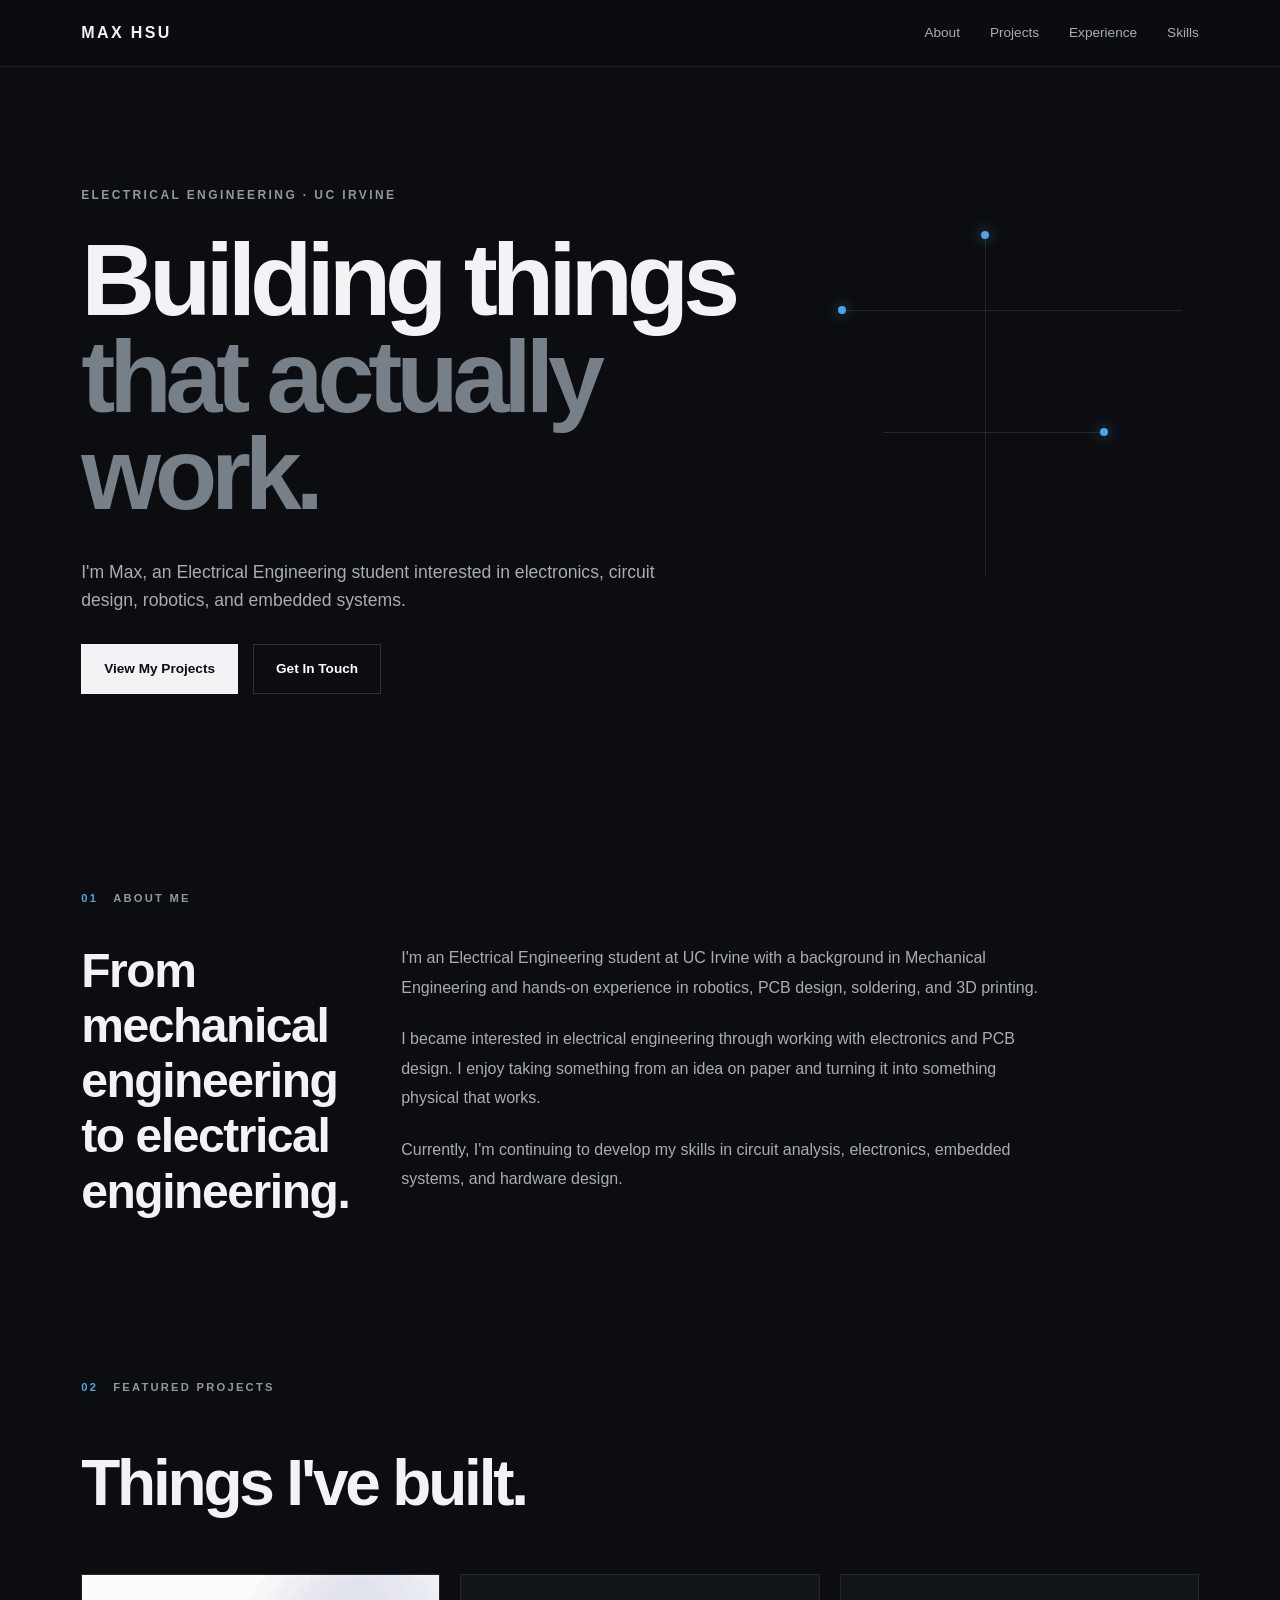
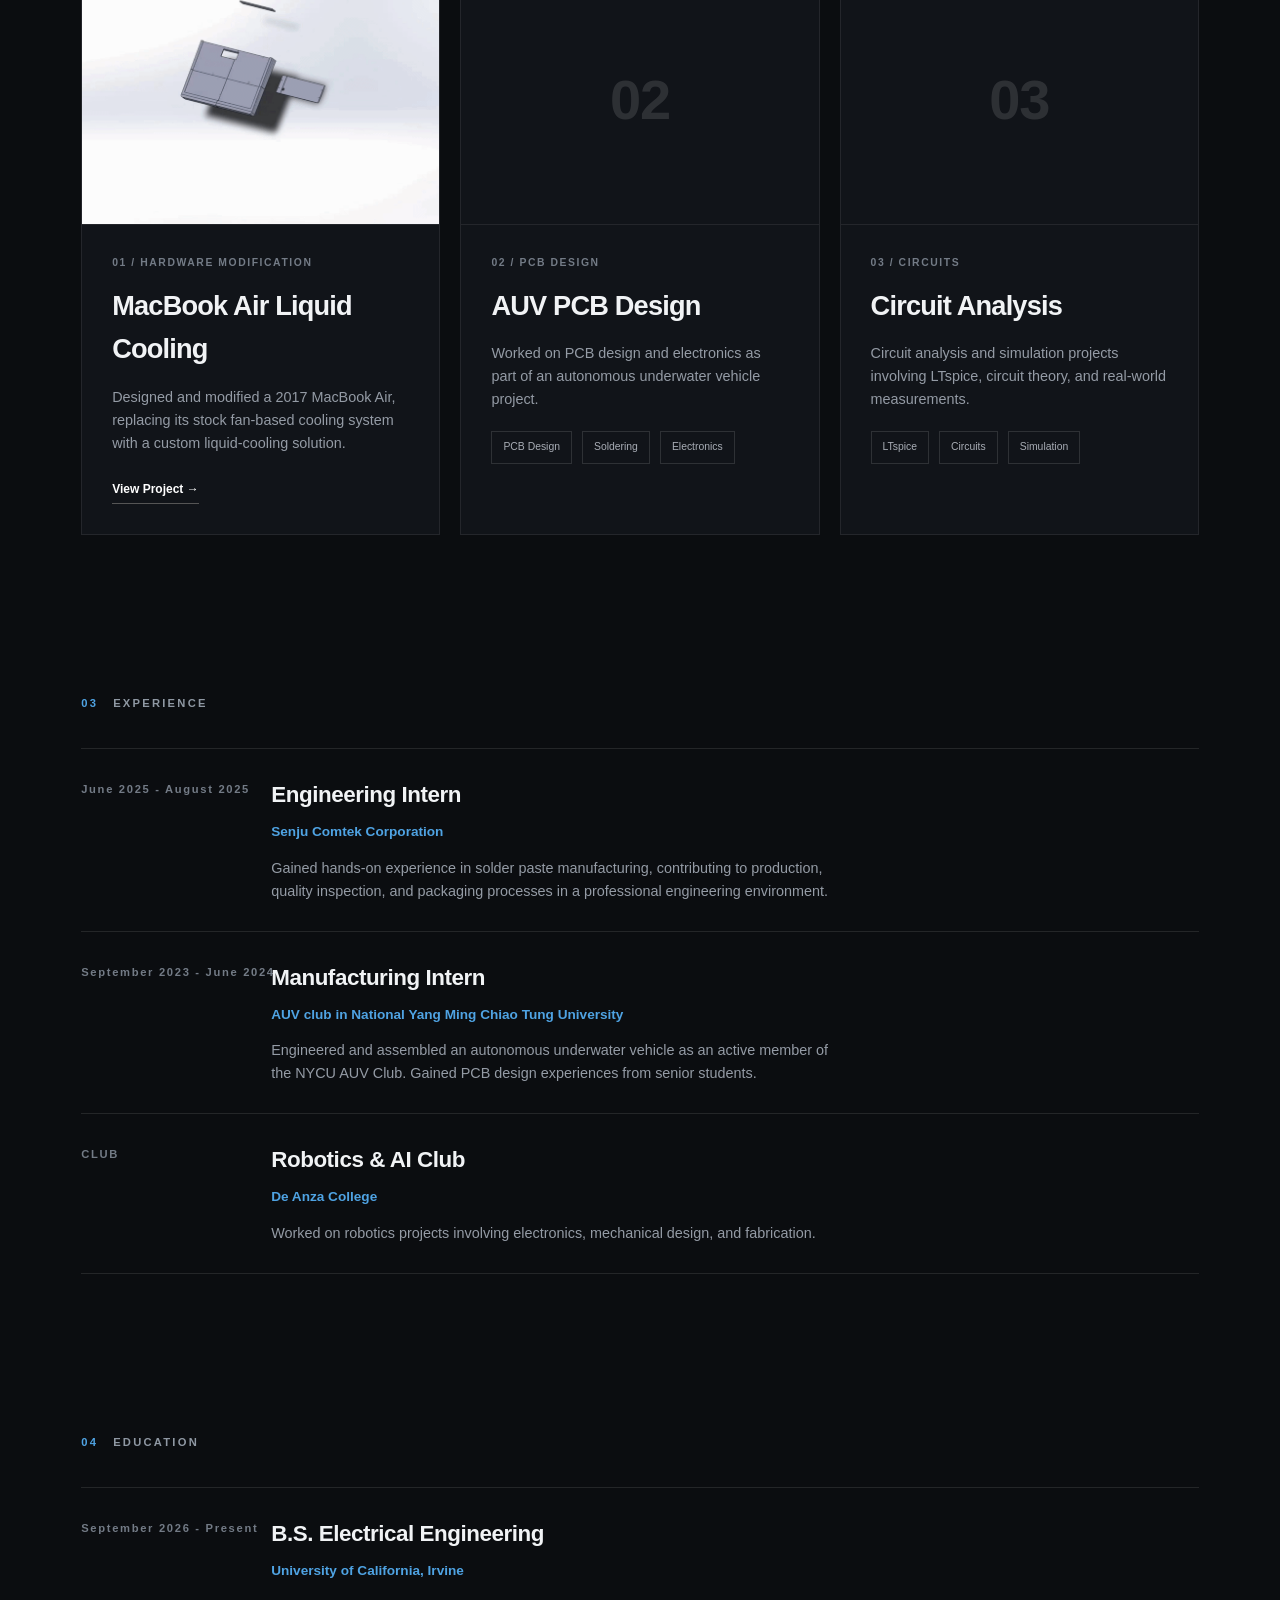
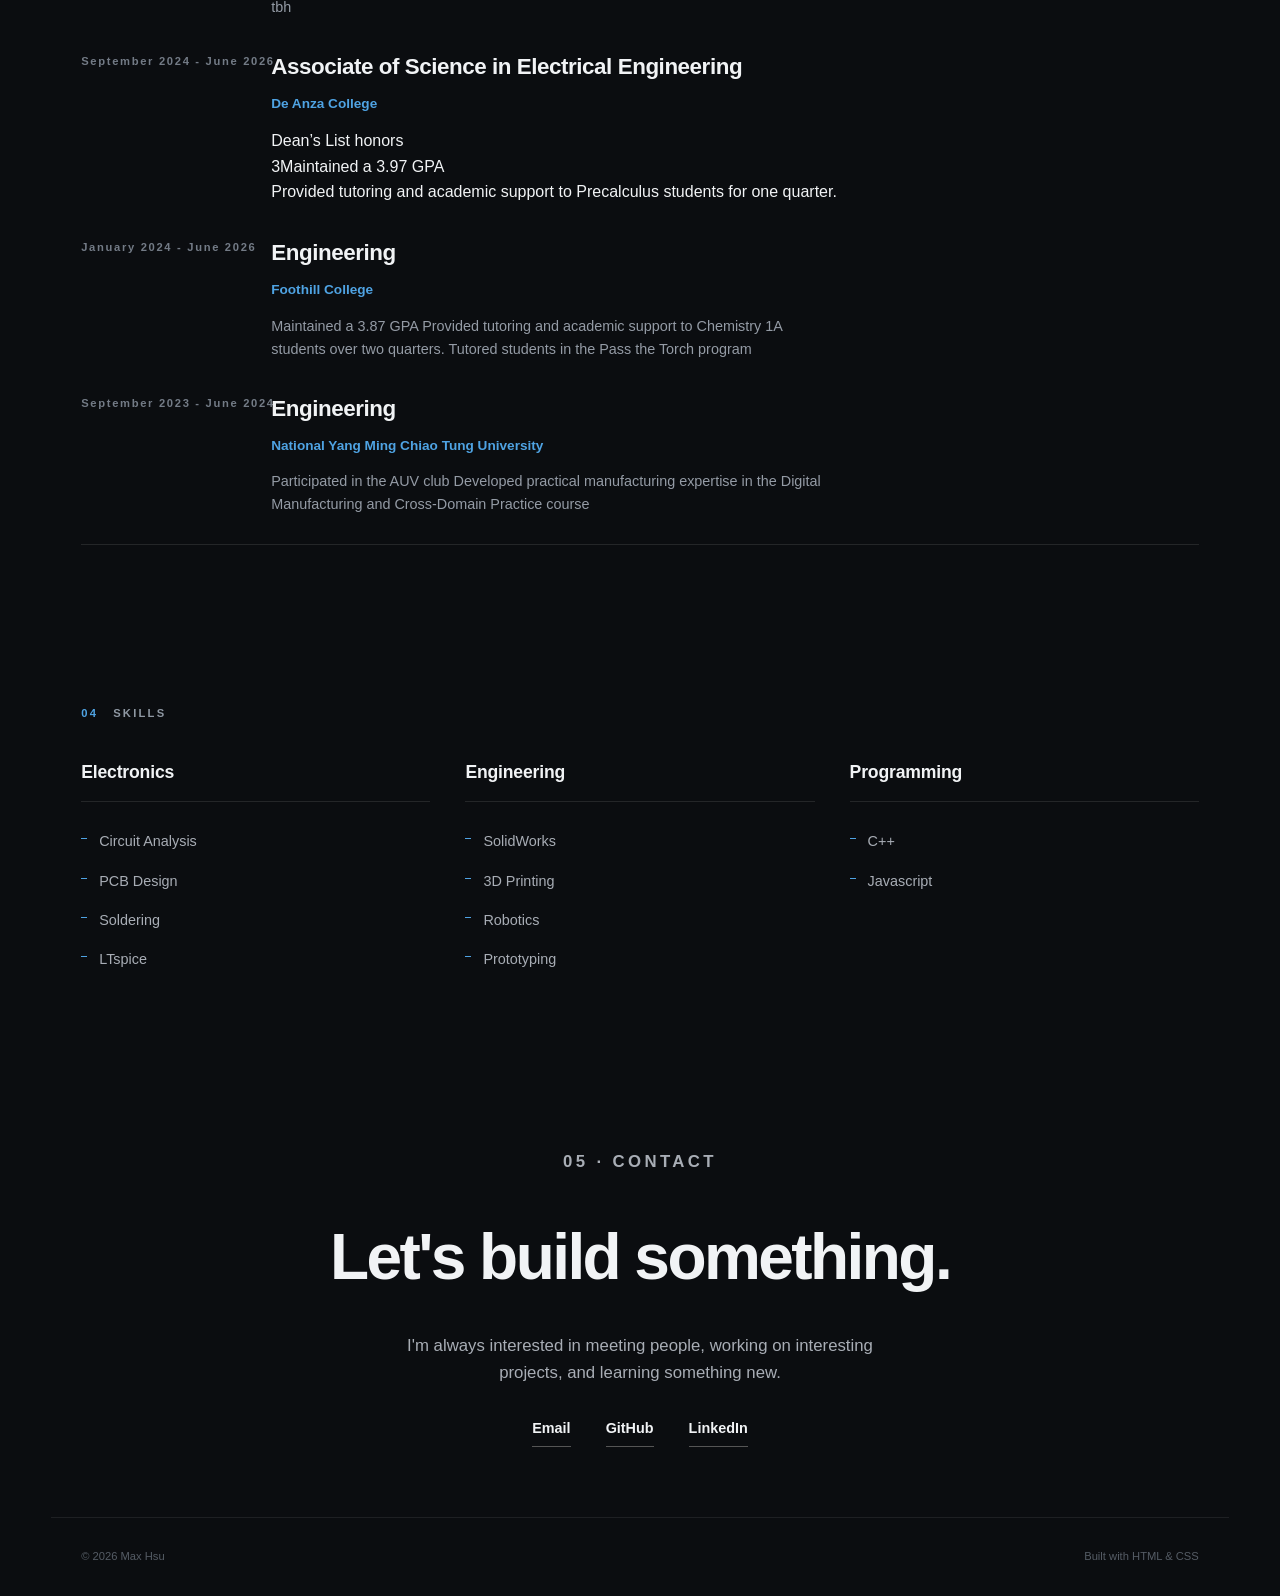
==== index.html @ 90824b8a "Update index.html" ====
<!DOCTYPE html>
<html lang="en">
<head>
    <meta charset="UTF-8">
    <meta name="viewport" content="width=device-width, initial-scale=1.0">

    <title>Max Hsu | Electrical Engineering</title>

    <meta name="description"
          content="Max Hsu — Electrical Engineering student at UC Irvine interested in circuits, robotics, PCB design, and embedded systems.">

    <link rel="stylesheet" href="style.css">
</head>

<body>

    <!-- Navigation -->
    <nav>
        <div class="nav-container">
            <a href="#" class="logo">MAX HSU</a>

            <div class="nav-links">
                <a href="#about">About</a>
                <a href="#projects">Projects</a>
                <a href="#experience">Experience</a>
                <a href="#skills">Skills</a>
            </div>
        </div>
    </nav>


    <!-- Hero -->
    <section class="hero">

        <div class="hero-content">

            <p class="eyebrow">ELECTRICAL ENGINEERING · UC IRVINE</p>

            <h1>
                Building things<br>
                <span>that actually work.</span>
            </h1>

            <p class="hero-description">
                I'm Max, an Electrical Engineering student interested in
                electronics, circuit design, robotics, and embedded systems.
            </p>

            <div class="hero-buttons">
                <a href="#projects" class="button primary">
                    View My Projects
                </a>

                <a href="#contact" class="button secondary">
                    Get In Touch
                </a>
            </div>

        </div>

        <div class="hero-decoration">
            <div class="circuit-line line-1"></div>
            <div class="circuit-line line-2"></div>
            <div class="circuit-line line-3"></div>

            <div class="circuit-node node-1"></div>
            <div class="circuit-node node-2"></div>
            <div class="circuit-node node-3"></div>
        </div>

    </section>


    <!-- About -->
    <section id="about" class="section">

        <div class="section-label">
            <span>01</span>
            ABOUT ME
        </div>

        <div class="about-grid">

            <div>
                <h2>
                    From mechanical engineering
                    to electrical engineering.
                </h2>
            </div>

            <div class="about-text">

                <p>
                    I'm an Electrical Engineering student at UC Irvine
                    with a background in Mechanical Engineering and
                    hands-on experience in robotics, PCB design,
                    soldering, and 3D printing.
                </p>

                <p>
                    I became interested in electrical engineering through
                    working with electronics and PCB design. I enjoy
                    taking something from an idea on paper and turning
                    it into something physical that works.
                </p>

                <p>
                    Currently, I'm continuing to develop my skills in
                    circuit analysis, electronics, embedded systems,
                    and hardware design.
                </p>

            </div>

        </div>

    </section>


    <!-- Projects -->
    <section id="projects" class="section projects-section">

        <div class="section-label">
            <span>02</span>
            FEATURED PROJECTS
        </div>

        <h2 class="section-title">
            Things I've built.
        </h2>

        <div class="projects-grid">


           <!-- Project 1 -->
<article class="project-card">

    <div class="project-image">
    <img
        src="image/Boompic.gif"
        alt="MacBook Air custom liquid cooling project"
    >
</div>

    <div class="project-content">

        <div class="project-number">
            01 / HARDWARE MODIFICATION
        </div>

       <h3>MacBook Air Liquid Cooling</h3>

<p>
    Designed and modified a 2017 MacBook Air, replacing
    its stock fan-based cooling system with a custom
    liquid-cooling solution.
</p>

<a href="macbook-liquid-cooling.html" class="project-link">
    View Project →
</a>

    </div>

</article>
 <!-- Project 2 -->
<article class="project-card">

 <div class="project-image placeholder">
 <span>02</span>
</div>

<div class="project-content">

<div class="project-number">
                        02 / PCB DESIGN
</div>

                    <h3>AUV PCB Design</h3>

                    <p>
                        Worked on PCB design and electronics as
                        part of an autonomous underwater vehicle
                        project.
                    </p>

                    <div class="tags">
                        <span>PCB Design</span>
                        <span>Soldering</span>
                        <span>Electronics</span>
                    </div>

                </div>

            </article>


            <!-- Project 3 -->
            <article class="project-card">

                <div class="project-image placeholder">
                    <span>03</span>
                </div>

                <div class="project-content">

                    <div class="project-number">
                        03 / CIRCUITS
                    </div>

                    <h3>Circuit Analysis</h3>

                    <p>
                        Circuit analysis and simulation projects
                        involving LTspice, circuit theory, and
                        real-world measurements.
                    </p>

                    <div class="tags">
                        <span>LTspice</span>
                        <span>Circuits</span>
                        <span>Simulation</span>
                    </div>

                </div>

            </article>

        </div>

    </section>


    <!-- Experience -->
    <section id="experience" class="section">

        <div class="section-label">
            <span>03</span>
            EXPERIENCE
        </div>

        <div class="experience-list">

            <div class="experience-item">

                <div class="experience-date">
                    June 2025 - August 2025
                </div>

                <div>
                    <h3>Engineering Intern</h3>
                    <p class="company">
                        Senju Comtek Corporation
                    </p>

                    <p>
                    Gained hands-on experience in solder paste manufacturing, 
                    contributing to production, quality inspection, 
                    and packaging processes in a professional engineering environment.
                    </p>
                </div>

            </div>


            <div class="experience-item">

                <div class="experience-date">
                    September 2023 - June 2024
                </div>

                <div>
                    <h3>Manufacturing Intern</h3>
                    <p class="company">
                        AUV club in National Yang Ming Chiao Tung University
                    </p>

                    <p>
                        Engineered and assembled an autonomous underwater vehicle as an active member of the NYCU AUV Club.
                         Gained PCB design experiences from senior students.
                    </p>
                </div>

            </div>


            <div class="experience-item">

                <div class="experience-date">
                    CLUB
                </div>

                <div>
                    <h3>Robotics & AI Club</h3>
                    <p class="company">
                        De Anza College
                    </p>

                    <p>
                        Worked on robotics projects involving
                        electronics, mechanical design, and
                        fabrication.
                    </p>
                </div>

            </div>

        </div>

    </section>

    
 <!-- Education -->
    <section id="education" class="section">
 
        <div class="section-label">
            <span>04</span>
            EDUCATION
        </div>
 
        <div class="experience-list">
 
            <div class="experience-item">

                 <!-- UCI -->
                <div class="experience-date">
                    September 2026 - Present
                </div>
 
                <div>
                    <h3>B.S. Electrical Engineering</h3>
                    <p class="company">
                        University of California, Irvine
                    </p>
 
                    <p>
                        tbh
                    </p>
                </div>

                 <!-- De Anza -->
                 <div class="experience-date">
                    September 2024 - June 2026
                </div>
 
                <div>
                    <h3>Associate of Science in Electrical Engineering</h3>
                    <p class="company">
                        De Anza College
                    </p>
 
                    <ul>
                        <li>Dean’s List honors</li>
                        <li>3Maintained a 3.97 GPA</li>
                        <li>Provided tutoring and academic support to Precalculus students for one quarter.</li>
                    </ul>
                </div>

                 <!-- Foothill -->
                 <div class="experience-date">
                    January 2024 - June 2026
                </div>
 
                <div>
                    <h3>Engineering</h3>
                    <p class="company">
                        Foothill College
                    </p>
 
                    <p>
                        Maintained a 3.87 GPA
                        Provided tutoring and academic support to Chemistry 1A students over two quarters.
                        Tutored students in the Pass the Torch program
                    </p>
                </div>
                
                <!-- NYCU -->
                 <div class="experience-date">
                    September 2023 - June 2024
                </div>
 
                <div>
                    <h3>Engineering</h3>
                    <p class="company">
                        National Yang Ming Chiao Tung University
                    </p>
 
                    <p>
                        Participated in the AUV club
                        Developed practical manufacturing expertise in the Digital Manufacturing and Cross-Domain Practice course
                    </p>
                </div>
 
 
            </div>
 
        </div>
 
    </section>

    <!-- Skills -->
    <section id="skills" class="section skills-section">

        <div class="section-label">
            <span>04</span>
            SKILLS
        </div>

        <div class="skills-grid">

            <div class="skill-category">
                <h3>Electronics</h3>

                <ul>
                    <li>Circuit Analysis</li>
                    <li>PCB Design</li>
                    <li>Soldering</li>
                    <li>LTspice</li>
                </ul>
            </div>


            <div class="skill-category">
                <h3>Engineering</h3>

                <ul>
                    <li>SolidWorks</li>
                    <li>3D Printing</li>
                    <li>Robotics</li>
                    <li>Prototyping</li>
                </ul>
            </div>


            <div class="skill-category">
                <h3>Programming</h3>

                <ul>
                    <li>C++</li>
                    <li>Javascript</li>
                </ul>
            </div>

        </div>

    </section>


    <!-- Contact -->
    <section id="contact" class="contact-section">

        <p class="eyebrow">05 · CONTACT</p>

        <h2>
            Let's build something.
        </h2>

        <p>
            I'm always interested in meeting people,
            working on interesting projects, and learning
            something new.
        </p>

        <div class="contact-links">

            <a href="mailto:maxh10@uci.edu">
                Email
            </a>

            <a href="https://github.com/YOUR_USERNAME"
               target="_blank">
                GitHub
            </a>

            <a href="https://www.linkedin.com/"
               target="_blank">
                LinkedIn
            </a>

        </div>

    </section>


    <!-- Footer -->
    <footer>
        <p>© 2026 Max Hsu</p>
        <p>Built with HTML & CSS</p>
    </footer>

</body>
</html>
---- style.css ----
/* =========================================================
   MAX HSU — ENGINEERING PORTFOLIO
   Global Styles
   ========================================================= */

/* ---------- Reset ---------- */

* {
    margin: 0;
    padding: 0;
    box-sizing: border-box;
}

html {
    scroll-behavior: smooth;
}

body {
    background: #0b0d10;
    color: #f1f3f5;
    font-family: Arial, Helvetica, sans-serif;
    line-height: 1.6;
    overflow-x: hidden;
}

a {
    color: inherit;
    text-decoration: none;
}

img {
    max-width: 100%;
}

ul {
    list-style: none;
}

::selection {
    background: #f1f3f5;
    color: #0b0d10;
}

/* ---------- Shared type ---------- */

.eyebrow {
    color: #8f98a3;
    font-size: 0.75rem;
    font-weight: 700;
    letter-spacing: 0.2em;
    margin-bottom: 25px;
}

.section-label {
    display: flex;
    align-items: center;
    gap: 15px;
    color: #8f98a3;
    font-size: 0.7rem;
    font-weight: 700;
    letter-spacing: 0.2em;
    margin-bottom: 35px;
}

.section-label span {
    color: #4fa3e3;
}

.section-title {
    font-size: clamp(2.5rem, 5vw, 5rem);
    letter-spacing: -0.05em;
    margin-bottom: 40px;
}


/* =========================================================
   NAVIGATION
   ========================================================= */

nav {
    position: fixed;
    top: 0;
    left: 0;
    width: 100%;
    z-index: 1000;
    background: rgba(11, 13, 16, 0.85);
    backdrop-filter: blur(12px);
    border-bottom: 1px solid rgba(255, 255, 255, 0.08);
}

.nav-container {
    max-width: min(92vw, 1800px);
    margin: 0 auto;
    padding: 20px 30px;
    display: flex;
    align-items: center;
    justify-content: space-between;
}

.logo {
    font-size: 1rem;
    font-weight: 800;
    letter-spacing: 0.15em;
}

.nav-links {
    display: flex;
    gap: 30px;
}

.nav-links a {
    color: #a8adb5;
    font-size: 0.85rem;
    transition: color 0.2s ease;
}

.nav-links a:hover {
    color: #ffffff;
}


/* =========================================================
   GENERAL SECTIONS
   ========================================================= */

.section {
    max-width: min(92vw, 1800px);
    margin: 0 auto;
    padding: 80px 30px;
}


/* =========================================================
   HOMEPAGE HERO
   ========================================================= */

.hero {
    min-height: 90vh;
    max-width: min(92vw, 1800px);
    margin: 0 auto;
    padding: 130px 30px 60px;
    display: flex;
    align-items: center;
    position: relative;
    overflow: hidden;
}

.hero-content {
    max-width: 760px;
    position: relative;
    z-index: 2;
}

.hero h1 {
    font-size: clamp(3.5rem, 8vw, 7rem);
    line-height: 0.95;
    letter-spacing: -0.06em;
    margin-bottom: 35px;
}

.hero h1 span {
    color: #777f89;
}

.hero-description {
    max-width: 600px;
    color: #a8adb5;
    font-size: 1.1rem;
    margin-bottom: 30px;
}

.hero-buttons {
    display: flex;
    gap: 15px;
    flex-wrap: wrap;
}

.button {
    display: inline-block;
    padding: 13px 22px;
    border: 1px solid rgba(255, 255, 255, 0.15);
    font-size: 0.85rem;
    font-weight: 700;
    transition: transform 0.2s ease, background 0.2s ease, border-color 0.2s ease;
}

.button:hover {
    transform: translateY(-3px);
}

.button.primary {
    background: #f1f3f5;
    color: #0b0d10;
}

.button.secondary {
    color: #ffffff;
}

.button.secondary:hover {
    border-color: #ffffff;
}

/* Hero decoration — subtle circuit motif, right side, faded */

.hero-decoration {
    position: absolute;
    top: 50%;
    right: 4%;
    transform: translateY(-50%);
    width: 340px;
    height: 340px;
    z-index: 1;
    pointer-events: none;
}

.circuit-line {
    position: absolute;
    background: rgba(255, 255, 255, 0.1);
}

.line-1 {
    top: 22%;
    left: 0;
    width: 100%;
    height: 1px;
}

.line-2 {
    top: 58%;
    left: 12%;
    width: 65%;
    height: 1px;
}

.line-3 {
    top: 0;
    left: 42%;
    width: 1px;
    height: 100%;
}

.circuit-node {
    position: absolute;
    width: 8px;
    height: 8px;
    border-radius: 50%;
    background: #4fa3e3;
    box-shadow: 0 0 14px rgba(79, 163, 227, 0.7);
    transform: translate(-50%, -50%);
}

.node-1 {
    top: 22%;
    left: 0;
}

.node-2 {
    top: 58%;
    left: 77%;
}

.node-3 {
    top: 0;
    left: 42%;
}


/* =========================================================
   ABOUT
   ========================================================= */

.about-grid {
    display: grid;
    grid-template-columns: 280px 1fr;
    gap: 40px;
}

.about-grid h2 {
    font-size: clamp(2rem, 4vw, 3rem);
    line-height: 1.15;
    letter-spacing: -0.03em;
}

.about-text {
    max-width: 640px;
    color: #a8adb5;
    font-size: 1rem;
    line-height: 1.85;
}

.about-text p {
    margin-bottom: 22px;
}

.about-text p:last-child {
    margin-bottom: 0;
}


/* =========================================================
   PROJECTS
   ========================================================= */

.projects-section .section-title {
    margin-bottom: 40px;
}

.projects-grid {
    display: grid;
    grid-template-columns: repeat(3, 1fr);
    gap: 20px;
}

.project-card {
    background: #111419;
    border: 1px solid rgba(255, 255, 255, 0.08);
    overflow: hidden;
    transition: transform 0.3s ease, border-color 0.3s ease;
}

.project-card:hover {
    transform: translateY(-8px);
    border-color: rgba(255, 255, 255, 0.25);
}

.project-image {
    height: 250px;
    overflow: hidden;
    background: #111419;
    border-bottom: 1px solid rgba(255, 255, 255, 0.08);
}

.project-image img {
    width: 100%;
    height: 100%;
    object-fit: cover;
    display: block;
    transition: transform 0.5s ease;
}

.project-card:hover .project-image img {
    transform: scale(1.05);
}

.project-image.placeholder {
    display: flex;
    align-items: center;
    justify-content: center;
}

.project-image.placeholder span {
    font-size: 3.5rem;
    font-weight: 800;
    letter-spacing: -0.02em;
    color: rgba(255, 255, 255, 0.12);
}

.project-content {
    padding: 30px;
}

.project-number {
    color: #737b86;
    font-size: 0.65rem;
    font-weight: 700;
    letter-spacing: 0.15em;
    margin-bottom: 12px;
}

.project-content h3 {
    font-size: 1.7rem;
    margin-bottom: 15px;
    letter-spacing: -0.03em;
}

.project-content p {
    color: #949ba5;
    font-size: 0.9rem;
    margin-bottom: 20px;
}

.project-link {
    display: inline-block;
    color: #ffffff;
    font-size: 0.75rem;
    font-weight: 700;
    border-bottom: 1px solid #555;
    padding-bottom: 4px;
    transition: border-color 0.2s ease, transform 0.2s ease;
}

.project-link:hover {
    border-color: #ffffff;
    transform: translateX(4px);
}


/* =========================================================
   TAGS
   ========================================================= */

.tags,
.large-tags {
    display: flex;
    flex-wrap: wrap;
    gap: 10px;
}

.tags span,
.large-tags span {
    padding: 7px 11px;
    border: 1px solid rgba(255, 255, 255, 0.12);
    color: #a8adb5;
    font-size: 0.65rem;
}


/* =========================================================
   EXPERIENCE
   ========================================================= */

.experience-list {
    border-top: 1px solid rgba(255, 255, 255, 0.1);
}

.experience-item {
    display: grid;
    grid-template-columns: 160px 1fr;
    gap: 30px;
    padding: 28px 0;
    border-bottom: 1px solid rgba(255, 255, 255, 0.1);
}

.experience-date {
    color: #737b86;
    font-size: 0.7rem;
    font-weight: 700;
    letter-spacing: 0.15em;
    padding-top: 4px;
    white-space: nowrap;
}

.experience-item h3 {
    font-size: 1.4rem;
    margin-bottom: 8px;
    letter-spacing: -0.02em;
}

.company {
    color: #4fa3e3;
    font-size: 0.85rem;
    font-weight: 700;
    margin-bottom: 14px;
}

.experience-item p:not(.company) {
    color: #949ba5;
    font-size: 0.9rem;
    max-width: 560px;
}


/* =========================================================
   SKILLS
   ========================================================= */

.skills-grid {
    display: grid;
    grid-template-columns: repeat(3, 1fr);
    gap: 35px;
}

.skill-category h3 {
    font-size: 1.1rem;
    letter-spacing: -0.01em;
    margin-bottom: 20px;
    padding-bottom: 15px;
    border-bottom: 1px solid rgba(255, 255, 255, 0.1);
}

.skill-category ul li {
    color: #a8adb5;
    font-size: 0.9rem;
    padding: 8px 0;
    padding-left: 18px;
    position: relative;
}

.skill-category ul li::before {
    content: "";
    position: absolute;
    left: 0;
    top: 16px;
    width: 6px;
    height: 1px;
    background: #4fa3e3;
}


/* =========================================================
   CONTACT
   ========================================================= */

.contact-section {
    max-width: min(92vw, 1800px);
    margin: 0 auto;
    padding: 90px 30px 70px;
    text-align: center;
}

.contact-section .eyebrow {
    display: inline-block;
}

.contact-section h2 {
    font-size: clamp(2.5rem, 5vw, 4.5rem);
    letter-spacing: -0.04em;
    margin-bottom: 25px;
}

.contact-section p {
    max-width: 500px;
    margin: 0 auto 30px;
    color: #a8adb5;
    font-size: 1.05rem;
}

.contact-links {
    display: flex;
    justify-content: center;
    gap: 35px;
    flex-wrap: wrap;
}

.contact-links a {
    font-size: 0.9rem;
    font-weight: 700;
    padding-bottom: 6px;
    border-bottom: 1px solid #555;
    transition: border-color 0.2s ease, color 0.2s ease;
}

.contact-links a:hover {
    color: #4fa3e3;
    border-color: #4fa3e3;
}


/* =========================================================
   FOOTER
   ========================================================= */

footer {
    max-width: min(92vw, 1800px);
    margin: 0 auto;
    padding: 30px;
    display: flex;
    justify-content: space-between;
    color: #555c65;
    font-size: 0.7rem;
    border-top: 1px solid rgba(255, 255, 255, 0.08);
}


/* =========================================================
   PROJECT DETAIL PAGE
   ========================================================= */

.project-page {
    max-width: min(92vw, 1800px);
    margin: 0 auto;
    padding: 130px 30px 80px;
}

.project-page-header {
    display: grid;
    grid-template-columns: 1fr 300px;
    gap: 50px;
    margin-bottom: 55px;
}

.project-page-header .eyebrow {
    grid-column: 1 / -1;
    margin-bottom: -45px;
}

.project-page-header h1 {
    font-size: clamp(4rem, 8vw, 8rem);
    line-height: 0.9;
    letter-spacing: -0.065em;
}

.project-page-header h1 span {
    color: #777f89;
}

.project-intro {
    align-self: end;
    color: #a8adb5;
    font-size: 1.05rem;
    line-height: 1.8;
}

.project-meta {
    display: grid;
    grid-template-columns: repeat(3, 1fr);
    gap: 30px;
    padding: 25px 0;
    margin-bottom: 50px;
    border-top: 1px solid rgba(255, 255, 255, 0.1);
    border-bottom: 1px solid rgba(255, 255, 255, 0.1);
}

.project-meta-item {
    display: flex;
    flex-direction: column;
    gap: 5px;
}

.project-meta-label {
    color: #737b86;
    font-size: 0.65rem;
    font-weight: 700;
    letter-spacing: 0.15em;
}

.project-meta-value {
    color: #f1f3f5;
    font-size: 0.9rem;
}

.project-hero-image {
    width: 100%;
    margin-bottom: 70px;
    overflow: hidden;
    background: #111419;
    border: 1px solid rgba(255, 255, 255, 0.08);
}

.project-hero-image img {
    width: 100%;
    height: auto;
    display: block;
}

.project-detail-section {
    display: grid;
    grid-template-columns: 200px 1fr;
    gap: 50px;
    padding: 55px 0;
    border-top: 1px solid rgba(255, 255, 255, 0.1);
}

.project-detail-label {
    color: #737b86;
    font-size: 0.7rem;
    font-weight: 700;
    letter-spacing: 0.18em;
}

.project-detail-content {
    max-width: 760px;
    color: #a8adb5;
    font-size: 1rem;
    line-height: 1.8;
}

.project-detail-content p {
    margin-bottom: 25px;
}

.project-detail-content h2 {
    color: #f1f3f5;
    font-size: clamp(2rem, 4vw, 3.5rem);
    line-height: 1.05;
    letter-spacing: -0.045em;
    margin-bottom: 30px;
}

.project-detail-content h3 {
    color: #f1f3f5;
    font-size: 2rem;
    letter-spacing: -0.04em;
    margin-bottom: 30px;
}

.project-back {
    max-width: min(92vw, 1800px);
    margin: 0 auto;
    padding: 0 30px;
}

.project-back a {
    display: inline-block;
    color: #a8adb5;
    font-size: 0.85rem;
    font-weight: 700;
    transition: color 0.2s ease;
}

.project-back a:hover {
    color: #ffffff;
}


/* =========================================================
   DESIGN PROCESS
   ========================================================= */

.design-process {
    padding-top: 55px;
}

.design-intro {
    max-width: 680px;
    font-size: 1.05rem;
    line-height: 1.9;
    margin-bottom: 45px;
}

/* System diagram (shared wrapper) */

.system-diagram {
    margin-top: 55px;
    padding-top: 35px;
    border-top: 1px solid rgba(255, 255, 255, 0.1);
}

.system-diagram h3 {
    color: #f1f3f5;
    font-size: 2rem;
    letter-spacing: -0.04em;
    margin-bottom: 35px;
}

.system-diagram img {
    width: 100%;
    display: block;
    background: #111419;
    border: 1px solid rgba(255, 255, 255, 0.08);
}

/* Exploded view sits right under the intro paragraph, so it resets
   the spacing/border that .system-diagram normally adds. This
   compound selector has higher specificity than either class alone,
   so it wins regardless of source order. */

.system-diagram.exploded-view {
    margin-top: 0;
    padding-top: 0;
    border-top: none;
}

.exploded-view h3 {
    margin-bottom: 40px;
}

.exploded-view img {
    padding: 20px;
}

/* System operation */

.system-operation {
    margin-top: 55px;
}

.operation-text {
    max-width: 720px;
}

.operation-text p {
    margin-bottom: 24px;
}

/* Cooling loop */

.cooling-loop {
    display: grid;
    grid-template-columns: 1fr 60px 1fr 60px 1fr 60px 1fr;
    align-items: center;
    margin-top: 40px;
    padding: 25px 0;
    border-top: 1px solid rgba(255, 255, 255, 0.08);
    border-bottom: 1px solid rgba(255, 255, 255, 0.08);
}

.loop-item {
    display: flex;
    flex-direction: column;
    gap: 5px;
}

.loop-item span {
    color: #555c65;
    font-size: 0.65rem;
    font-weight: 700;
    letter-spacing: 0.15em;
}

.loop-item strong {
    color: #f1f3f5;
    font-size: 0.85rem;
}

.loop-item small {
    color: #737b86;
    font-size: 0.65rem;
}

.loop-line {
    width: 32px;
    height: 1px;
    margin: 0 auto;
    background: rgba(255, 255, 255, 0.15);
    position: relative;
}

.loop-line::after {
    content: "→";
    position: absolute;
    right: -4px;
    top: -11px;
    color: #4fa3e3;
    font-size: 0.8rem;
}

/* Component breakdown */

.component-breakdown {
    margin-top: 65px;
}

.component-breakdown-heading {
    padding-bottom: 30px;
}

.component-breakdown-heading h3 {
    margin-top: 10px;
    margin-bottom: 15px;
}

.component-breakdown-heading p {
    max-width: 600px;
    color: #737b86;
    font-size: 0.9rem;
}

.component {
    display: grid;
    grid-template-columns: 60px 280px 1fr;
    gap: 30px;
    padding: 35px 0;
    border-top: 1px solid rgba(255, 255, 255, 0.1);
    transition: border-color 0.3s ease;
}

.component:hover {
    border-color: rgba(255, 255, 255, 0.2);
}

.component-number {
    color: #555c65;
    font-size: 0.8rem;
    font-weight: 700;
    letter-spacing: 0.1em;
    padding-top: 5px;
}

.component-image {
    width: 100%;
    height: 220px;
    overflow: hidden;
    background: #111419;
    border: 1px solid rgba(255, 255, 255, 0.08);
}

.component-image img {
    width: 100%;
    height: 100%;
    object-fit: cover;
    display: block;
    transition: transform 0.4s ease;
}

.component:hover .component-image img {
    transform: scale(1.04);
}

.component-info {
    max-width: 500px;
}

.component-category {
    display: block;
    color: #737b86;
    font-size: 0.65rem;
    font-weight: 700;
    letter-spacing: 0.15em;
    margin-bottom: 12px;
}

.component-info h3 {
    color: #f1f3f5;
    font-size: 2rem;
    letter-spacing: -0.04em;
    margin-bottom: 20px;
}

.component-info p {
    color: #949ba5;
    font-size: 0.9rem;
    line-height: 1.8;
    margin-bottom: 18px;
}

/* Design -> implementation transition */

.design-transition {
    margin-top: 65px;
    padding: 45px 0 20px;
    border-top: 1px solid rgba(255, 255, 255, 0.12);
}

.design-transition h3 {
    max-width: 650px;
    color: #f1f3f5;
    font-size: clamp(2rem, 4vw, 3.5rem);
    line-height: 1.05;
    letter-spacing: -0.045em;
    margin: 15px 0 25px;
}

.design-transition p {
    max-width: 650px;
    color: #8f98a3;
    line-height: 1.8;
    margin-bottom: 30px;
}

.transition-link {
    display: inline-block;
    color: #f1f3f5;
    font-size: 0.75rem;
    font-weight: 700;
    padding-bottom: 5px;
    border-bottom: 1px solid #555;
    transition: border-color 0.2s ease, transform 0.2s ease;
}

.transition-link:hover {
    border-color: #ffffff;
    transform: translateY(3px);
}

/* Gallery (kept in case a future project page uses it) */

.project-gallery {
    display: grid;
    grid-template-columns: 1fr 1fr;
    gap: 20px;
    margin-top: 50px;
}

.project-gallery img {
    width: 100%;
    height: 420px;
    object-fit: cover;
    display: block;
    background: #111419;
    border: 1px solid rgba(255, 255, 255, 0.08);
}


/* =========================================================
   TABLET
   ========================================================= */

@media (max-width: 900px) {

    .projects-grid {
        grid-template-columns: 1fr 1fr;
    }

    .about-grid {
        grid-template-columns: 1fr;
        gap: 25px;
    }

    .experience-item {
        grid-template-columns: 1fr;
        gap: 12px;
    }

    .skills-grid {
        grid-template-columns: 1fr 1fr;
        gap: 40px 30px;
    }

    .hero-decoration {
        display: none;
    }

    .project-page-header {
        grid-template-columns: 1fr;
    }

    .project-page-header .eyebrow {
        margin-bottom: 0;
    }

    .project-meta {
        grid-template-columns: 1fr 1fr;
    }

    .project-detail-section {
        grid-template-columns: 1fr;
        gap: 25px;
    }

    .component {
        grid-template-columns: 40px 220px 1fr;
        gap: 20px;
    }

    .cooling-loop {
        grid-template-columns: 1fr 30px 1fr 30px 1fr 30px 1fr;
    }

}


/* =========================================================
   MOBILE
   ========================================================= */

@media (max-width: 650px) {

    .nav-container {
        padding: 18px 20px;
    }

    .nav-links {
        display: none;
    }

    /* Homepage */

    .hero {
        padding: 110px 20px 50px;
    }

    .hero h1 {
        font-size: 3.5rem;
    }

    .section {
        padding: 60px 20px;
    }

    .projects-grid {
        grid-template-columns: 1fr;
    }

    .skills-grid {
        grid-template-columns: 1fr;
        gap: 35px;
    }

    .contact-section {
        padding: 70px 20px 60px;
    }

    .contact-links {
        gap: 20px;
    }

    /* Project page */

    .project-page {
        padding: 110px 20px 60px;
    }

    .project-page-header h1 {
        font-size: 4rem;
    }

    .project-meta {
        grid-template-columns: 1fr;
    }

    .project-hero-image {
        margin-bottom: 45px;
    }

    .project-detail-section {
        padding: 40px 0;
    }

    /* Exploded GIF */

    .exploded-view img {
        padding: 10px;
    }

    /* Cooling loop */

    .cooling-loop {
        display: flex;
        flex-direction: column;
        align-items: stretch;
        gap: 20px;
        padding: 30px 0;
    }

    .loop-line {
        width: 100%;
        height: 1px;
    }

    .loop-line::after {
        content: "↓";
        right: -4px;
        top: -10px;
    }

    /* Components */

    .component {
        grid-template-columns: 1fr;
        gap: 20px;
        padding: 40px 0;
    }

    .component-number {
        order: 1;
    }

    .component-image {
        order: 2;
        height: auto;
    }

    .component-info {
        order: 3;
    }

    .component-info h3 {
        font-size: 1.7rem;
    }

    /* Gallery */

    .project-gallery {
        grid-template-columns: 1fr;
    }

    .project-gallery img {
        height: auto;
    }

    /* Transition */

    .design-transition {
        margin-top: 45px;
        padding-top: 35px;
    }

    /* Footer */

    footer {
        padding: 25px 20px;
        flex-direction: column;
        gap: 10px;
    }

}
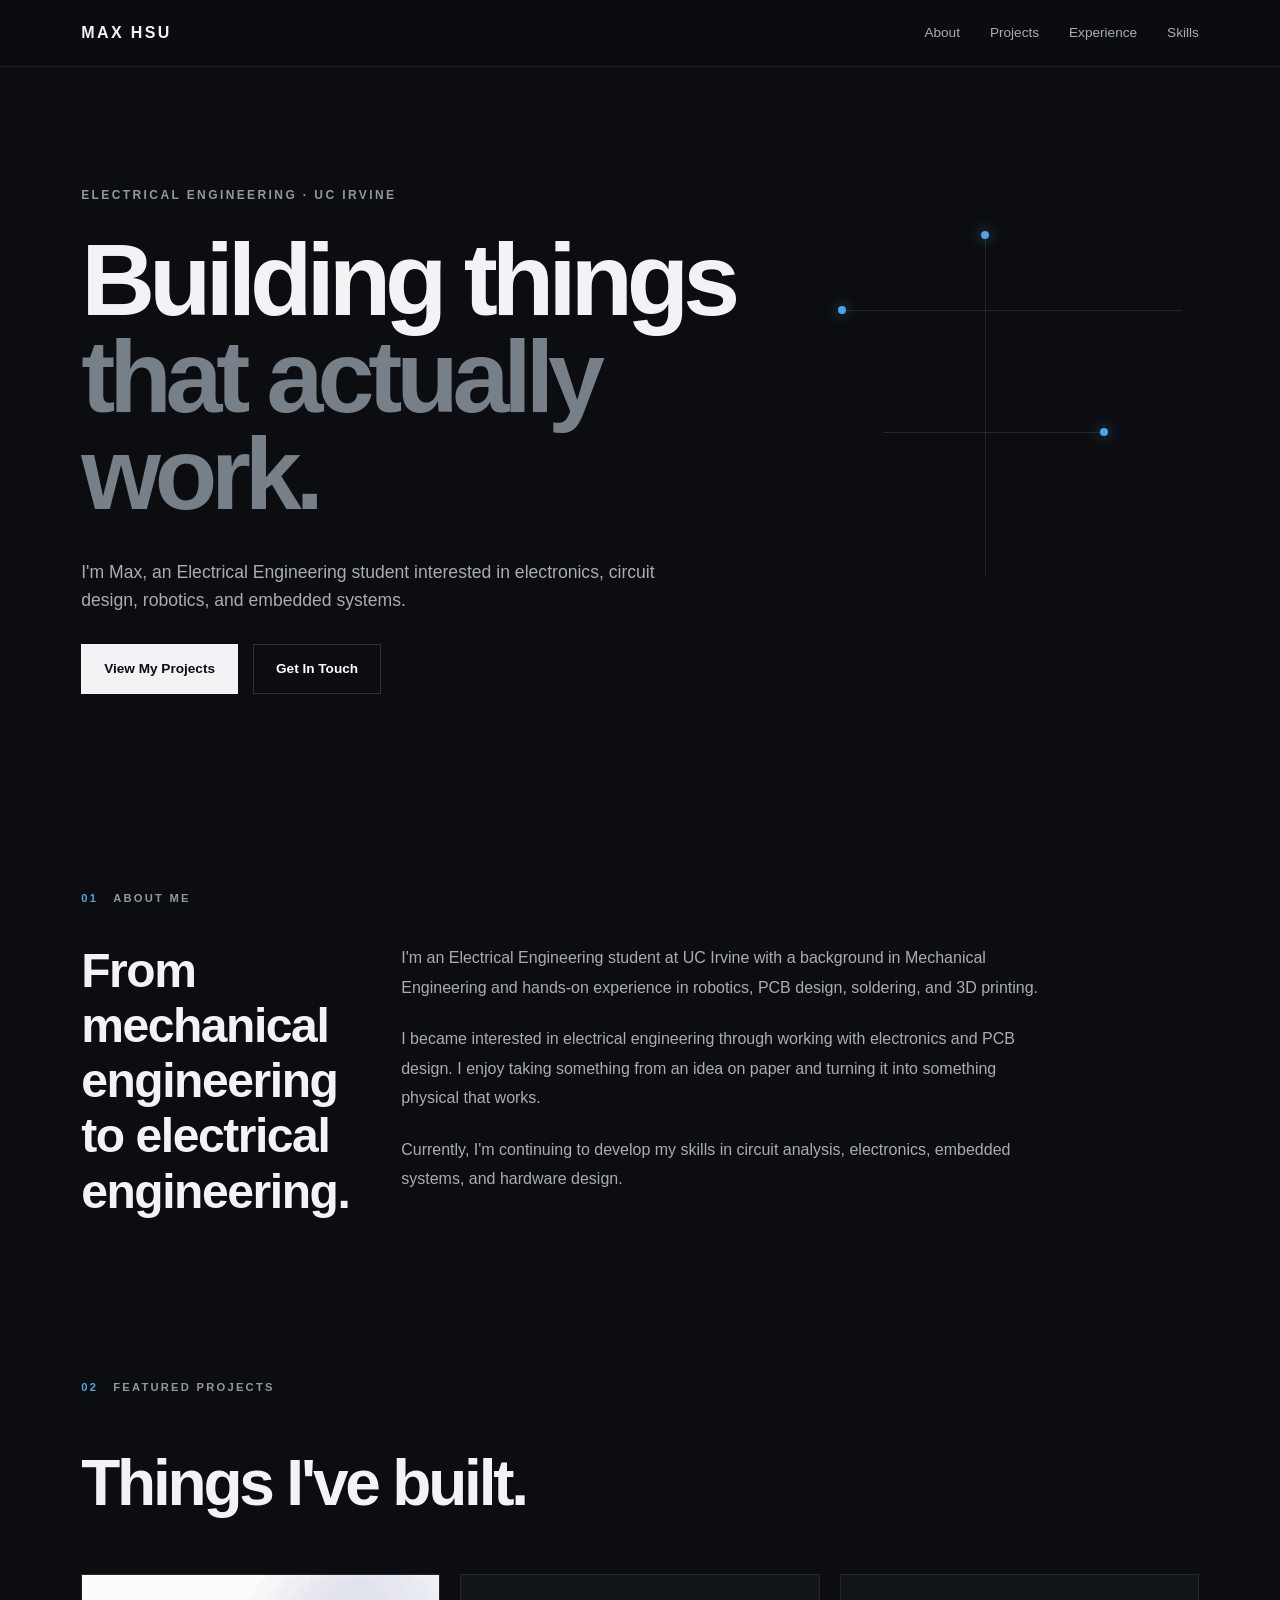
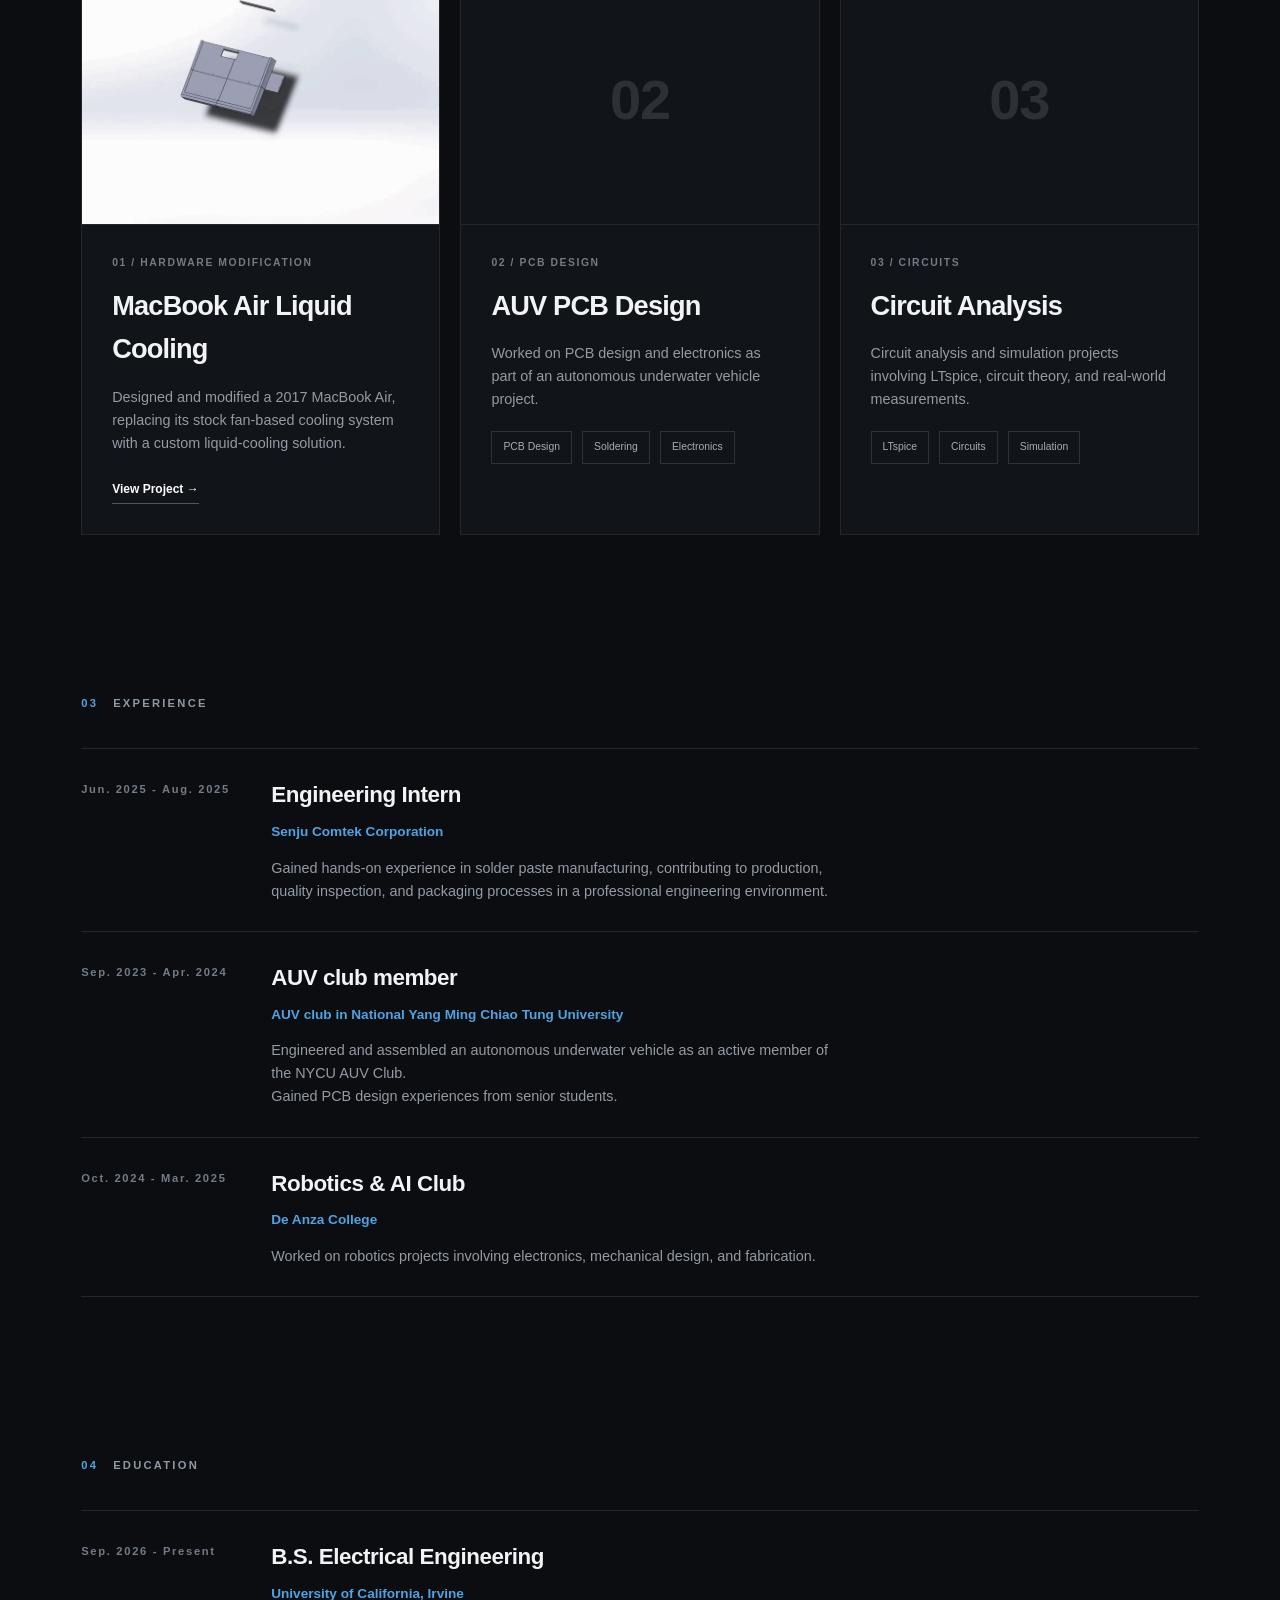
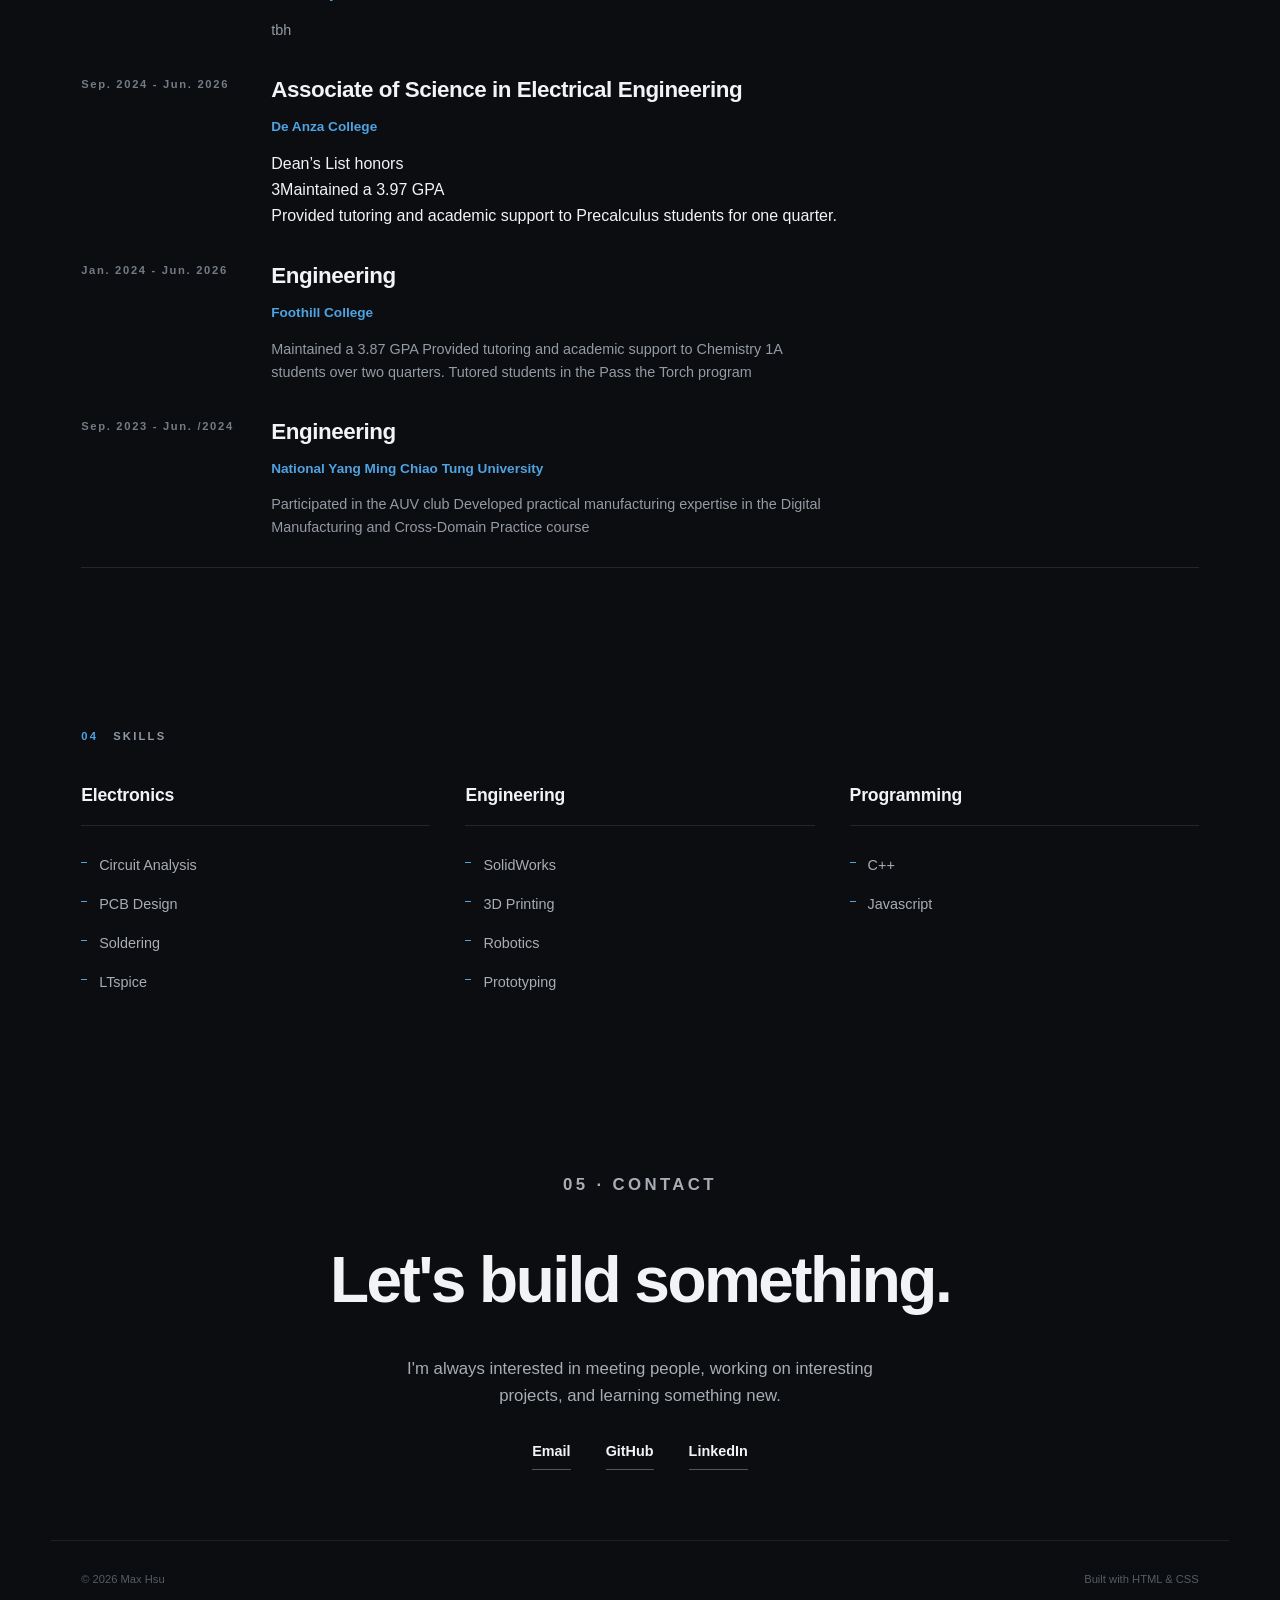
==== commit 45ce1294: "Update index.html" ====
--- a/index.html
+++ b/index.html
@@ -244,7 +244,7 @@
             <div class="experience-item">
 
                 <div class="experience-date">
-                    June 2025 - August 2025
+                    Jun. 2025 - Aug. 2025
                 </div>
 
                 <div>
@@ -266,19 +266,18 @@
             <div class="experience-item">
 
                 <div class="experience-date">
-                    September 2023 - June 2024
-                </div>
-
-                <div>
-                    <h3>Manufacturing Intern</h3>
+                    Sep. 2023 - Apr. 2024
+                </div>
+
+                <div>
+                    <h3>AUV club member</h3>
                     <p class="company">
                         AUV club in National Yang Ming Chiao Tung University
                     </p>
 
-                    <p>
-                        Engineered and assembled an autonomous underwater vehicle as an active member of the NYCU AUV Club.
-                         Gained PCB design experiences from senior students.
-                    </p>
+                    <p> Engineered and assembled an autonomous underwater vehicle as an active member of the NYCU AUV Club. </p>
+                    <p> Gained PCB design experiences from senior students. </p> 
+                   
                 </div>
 
             </div>
@@ -287,7 +286,7 @@
             <div class="experience-item">
 
                 <div class="experience-date">
-                    CLUB
+                    Oct. 2024 - Mar. 2025
                 </div>
 
                 <div>
@@ -324,7 +323,7 @@
 
                  <!-- UCI -->
                 <div class="experience-date">
-                    September 2026 - Present
+                    Sep. 2026 - Present
                 </div>
  
                 <div>
@@ -340,7 +339,7 @@
 
                  <!-- De Anza -->
                  <div class="experience-date">
-                    September 2024 - June 2026
+                    Sep. 2024 - Jun. 2026
                 </div>
  
                 <div>
@@ -358,7 +357,7 @@
 
                  <!-- Foothill -->
                  <div class="experience-date">
-                    January 2024 - June 2026
+                    Jan. 2024 - Jun. 2026
                 </div>
  
                 <div>
@@ -376,7 +375,7 @@
                 
                 <!-- NYCU -->
                  <div class="experience-date">
-                    September 2023 - June 2024
+                    Sep. 2023 - Jun. /2024
                 </div>
  
                 <div>
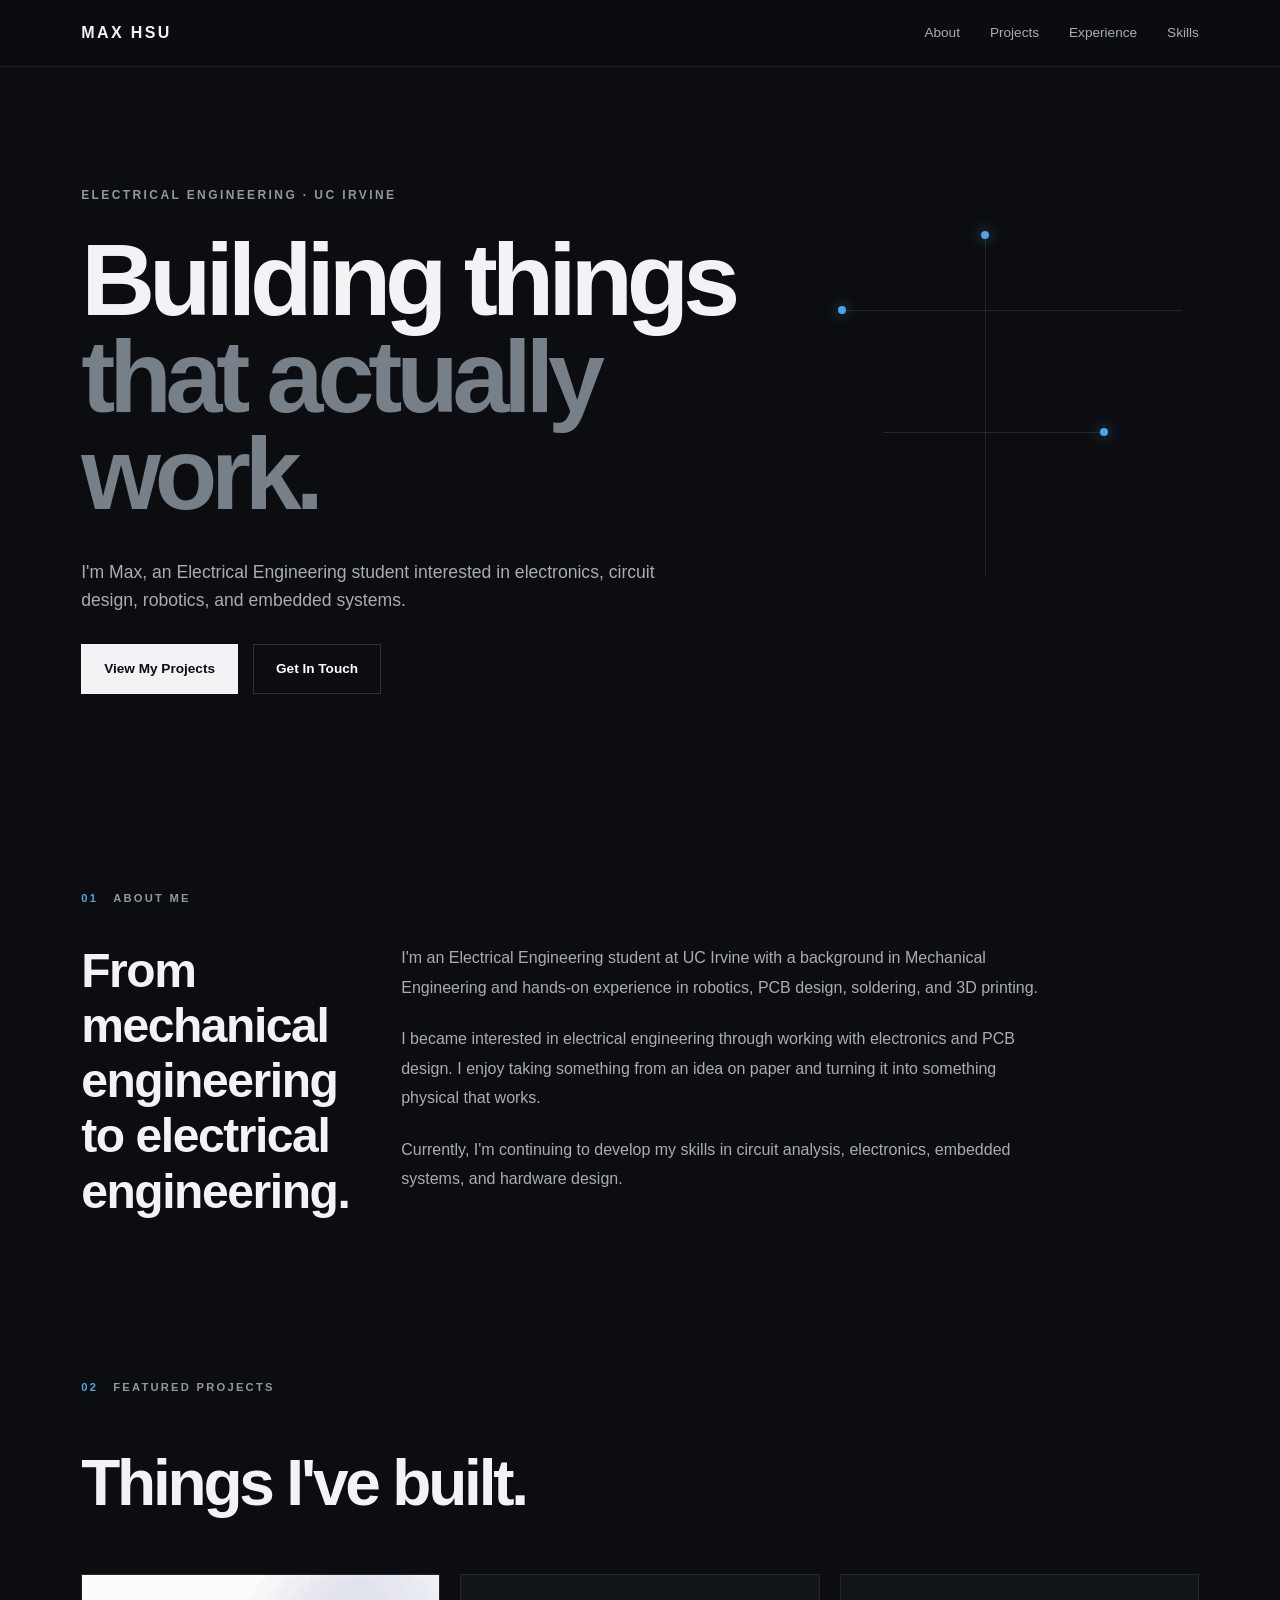
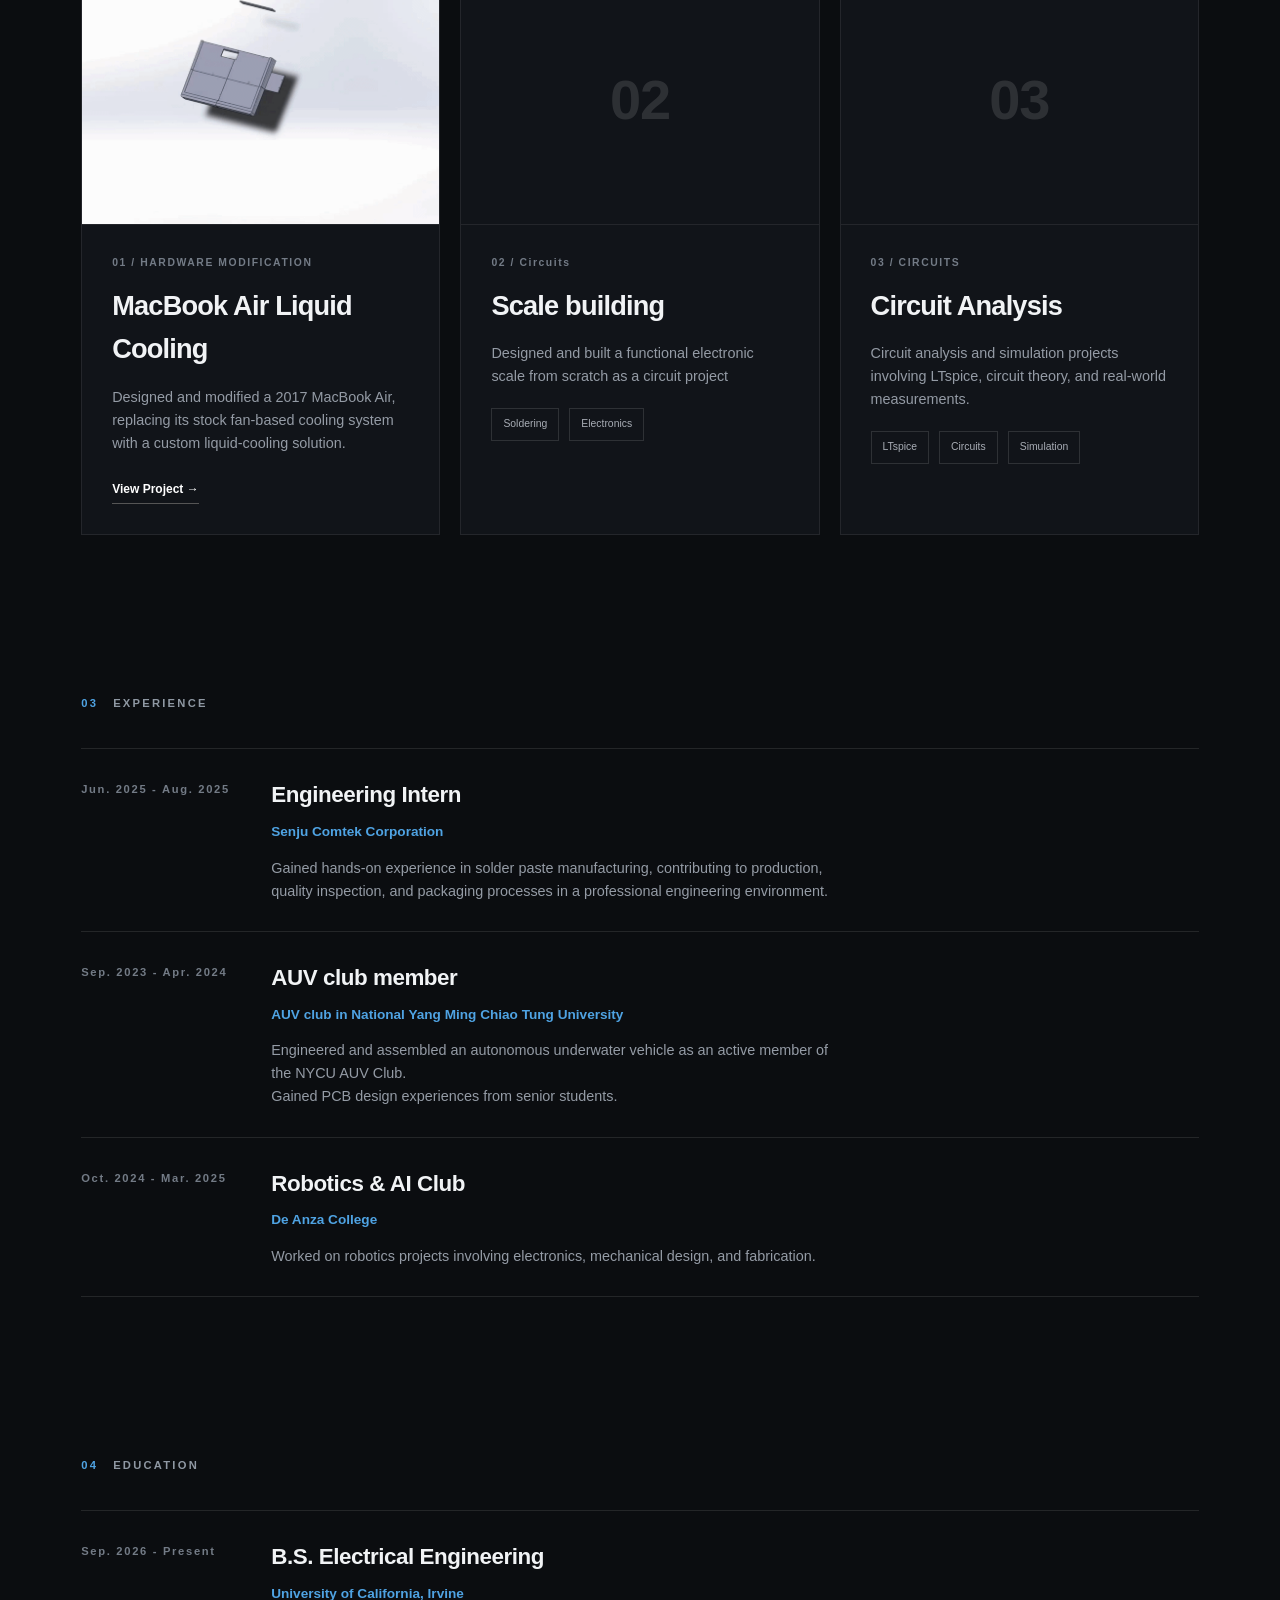
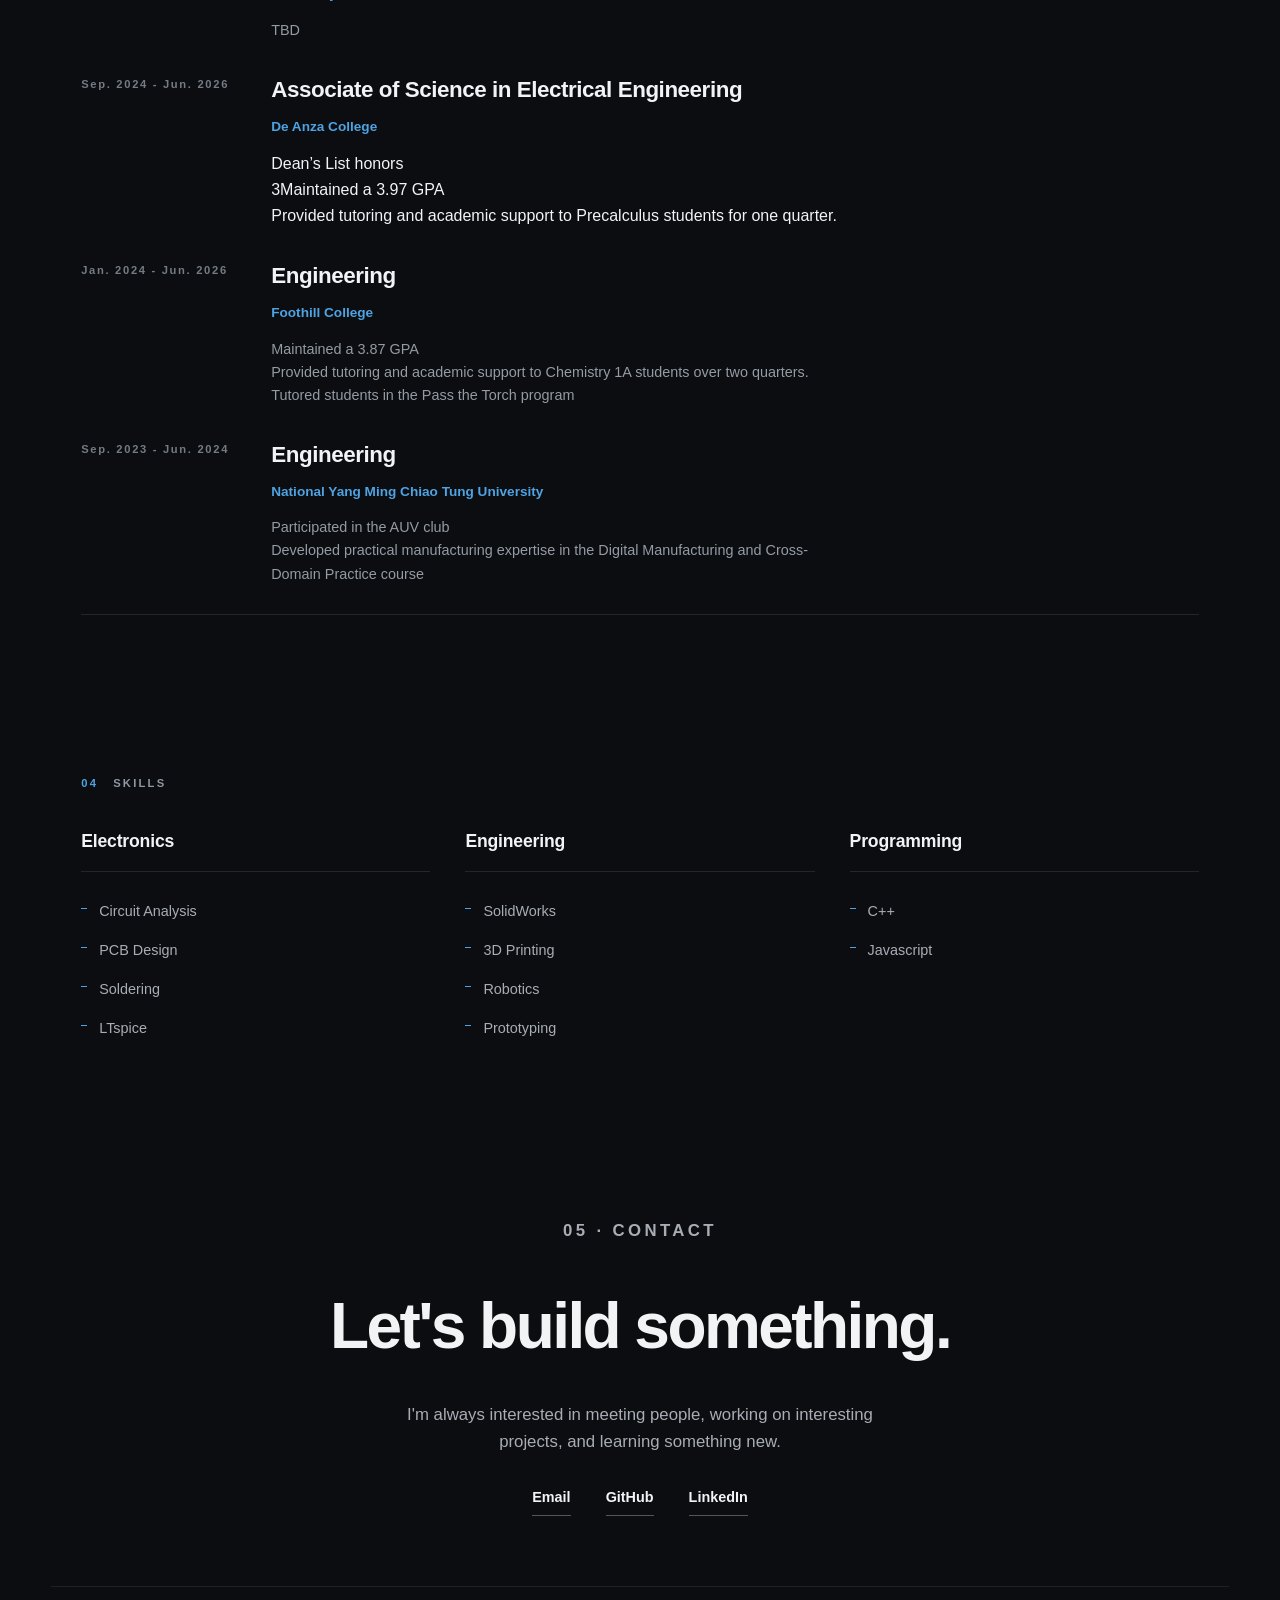
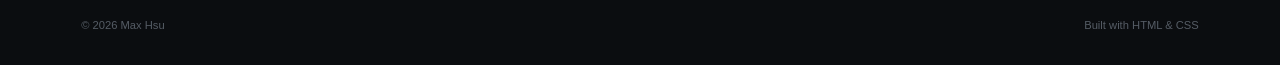
==== commit 96e5c30a: "Update index.html" ====
--- a/index.html
+++ b/index.html
@@ -173,19 +173,16 @@
 <div class="project-content">
 
 <div class="project-number">
-                        02 / PCB DESIGN
+                        02 / Circuits
 </div>
 
-                    <h3>AUV PCB Design</h3>
+                    <h3>Scale building</h3>
 
                     <p>
-                        Worked on PCB design and electronics as
-                        part of an autonomous underwater vehicle
-                        project.
+                    Designed and built a functional electronic scale from scratch as a circuit project
                     </p>
 
                     <div class="tags">
-                        <span>PCB Design</span>
                         <span>Soldering</span>
                         <span>Electronics</span>
                     </div>
@@ -333,7 +330,7 @@
                     </p>
  
                     <p>
-                        tbh
+                        TBD
                     </p>
                 </div>
 
@@ -366,16 +363,15 @@
                         Foothill College
                     </p>
  
-                    <p>
-                        Maintained a 3.87 GPA
-                        Provided tutoring and academic support to Chemistry 1A students over two quarters.
-                        Tutored students in the Pass the Torch program
-                    </p>
+                    <p> Maintained a 3.87 GPA </p>
+                    <p> Provided tutoring and academic support to Chemistry 1A students over two quarters. </p>
+                    <p> Tutored students in the Pass the Torch program </p>
+                   
                 </div>
                 
                 <!-- NYCU -->
                  <div class="experience-date">
-                    Sep. 2023 - Jun. /2024
+                    Sep. 2023 - Jun. 2024
                 </div>
  
                 <div>
@@ -384,10 +380,9 @@
                         National Yang Ming Chiao Tung University
                     </p>
  
-                    <p>
-                        Participated in the AUV club
-                        Developed practical manufacturing expertise in the Digital Manufacturing and Cross-Domain Practice course
-                    </p>
+                    <p> Participated in the AUV club </p>
+                    <p> Developed practical manufacturing expertise in the Digital Manufacturing and Cross-Domain Practice course </p>
+                    
                 </div>
  
  
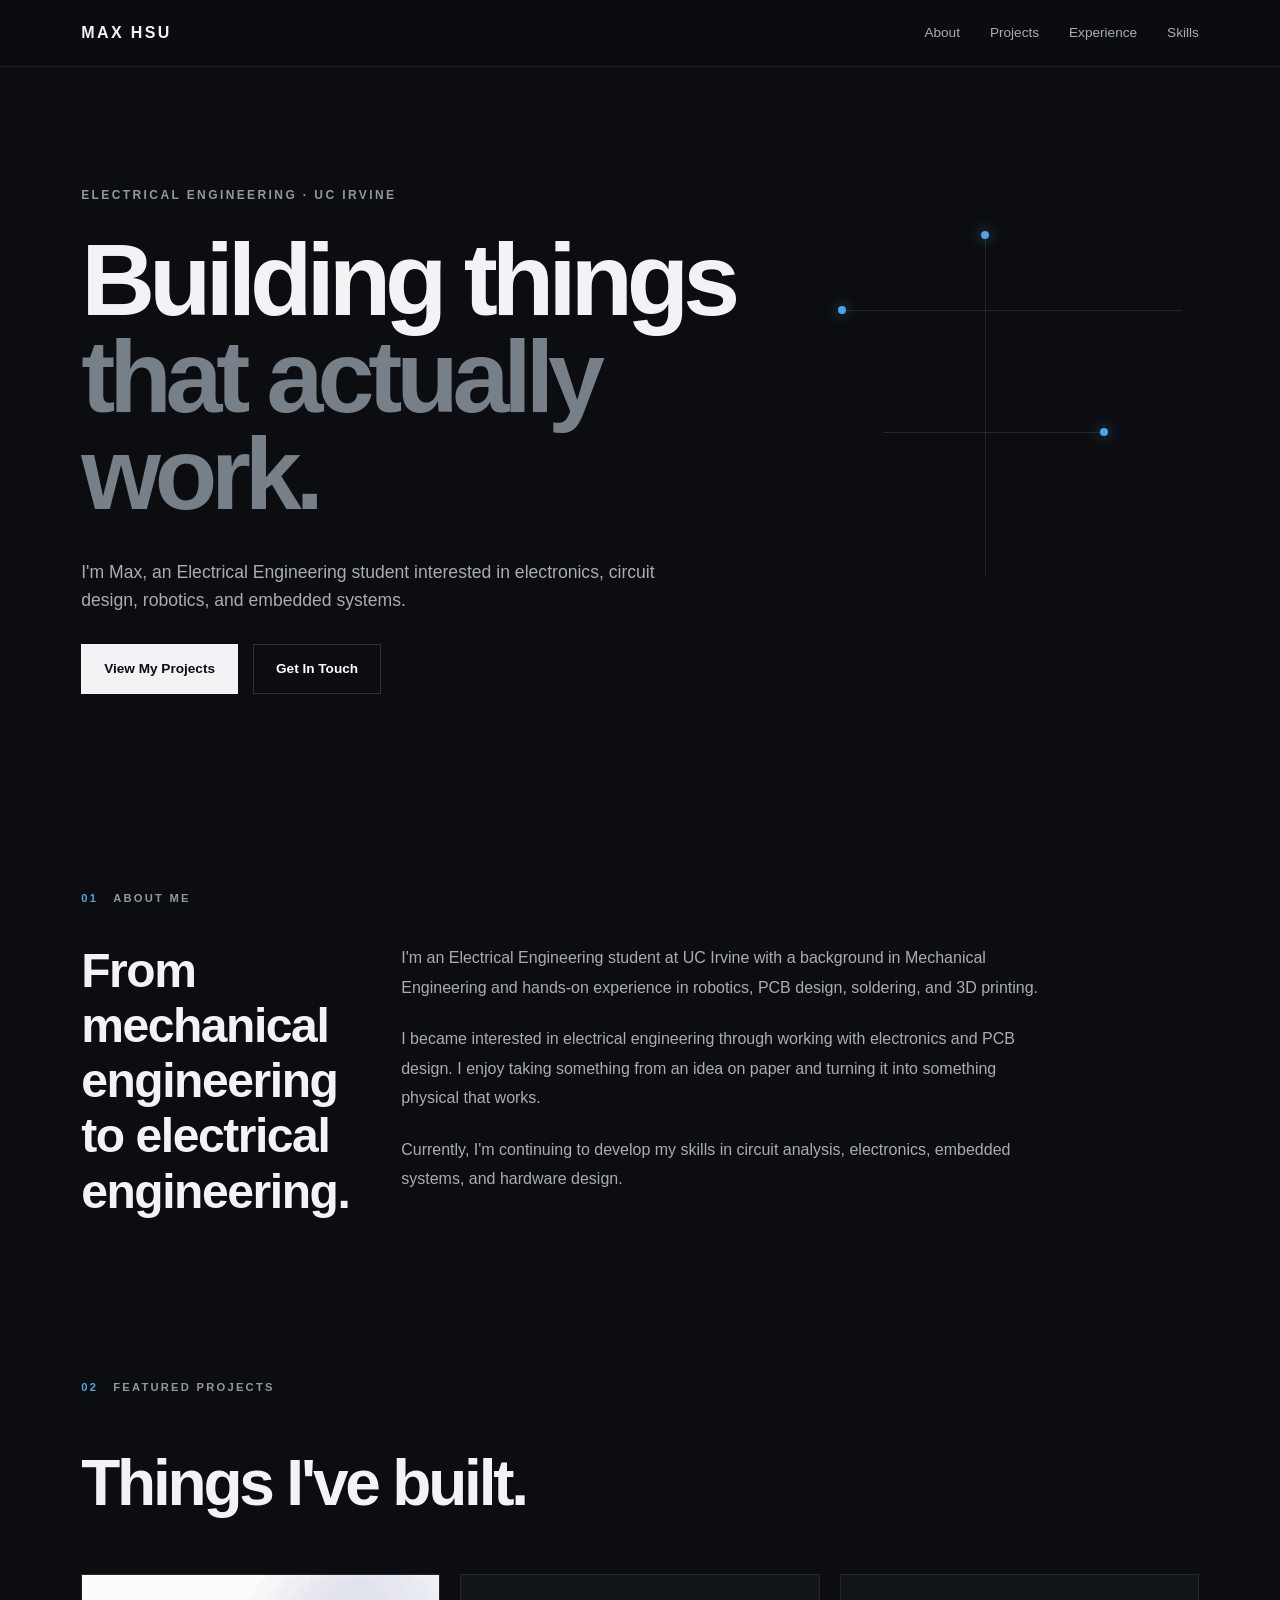
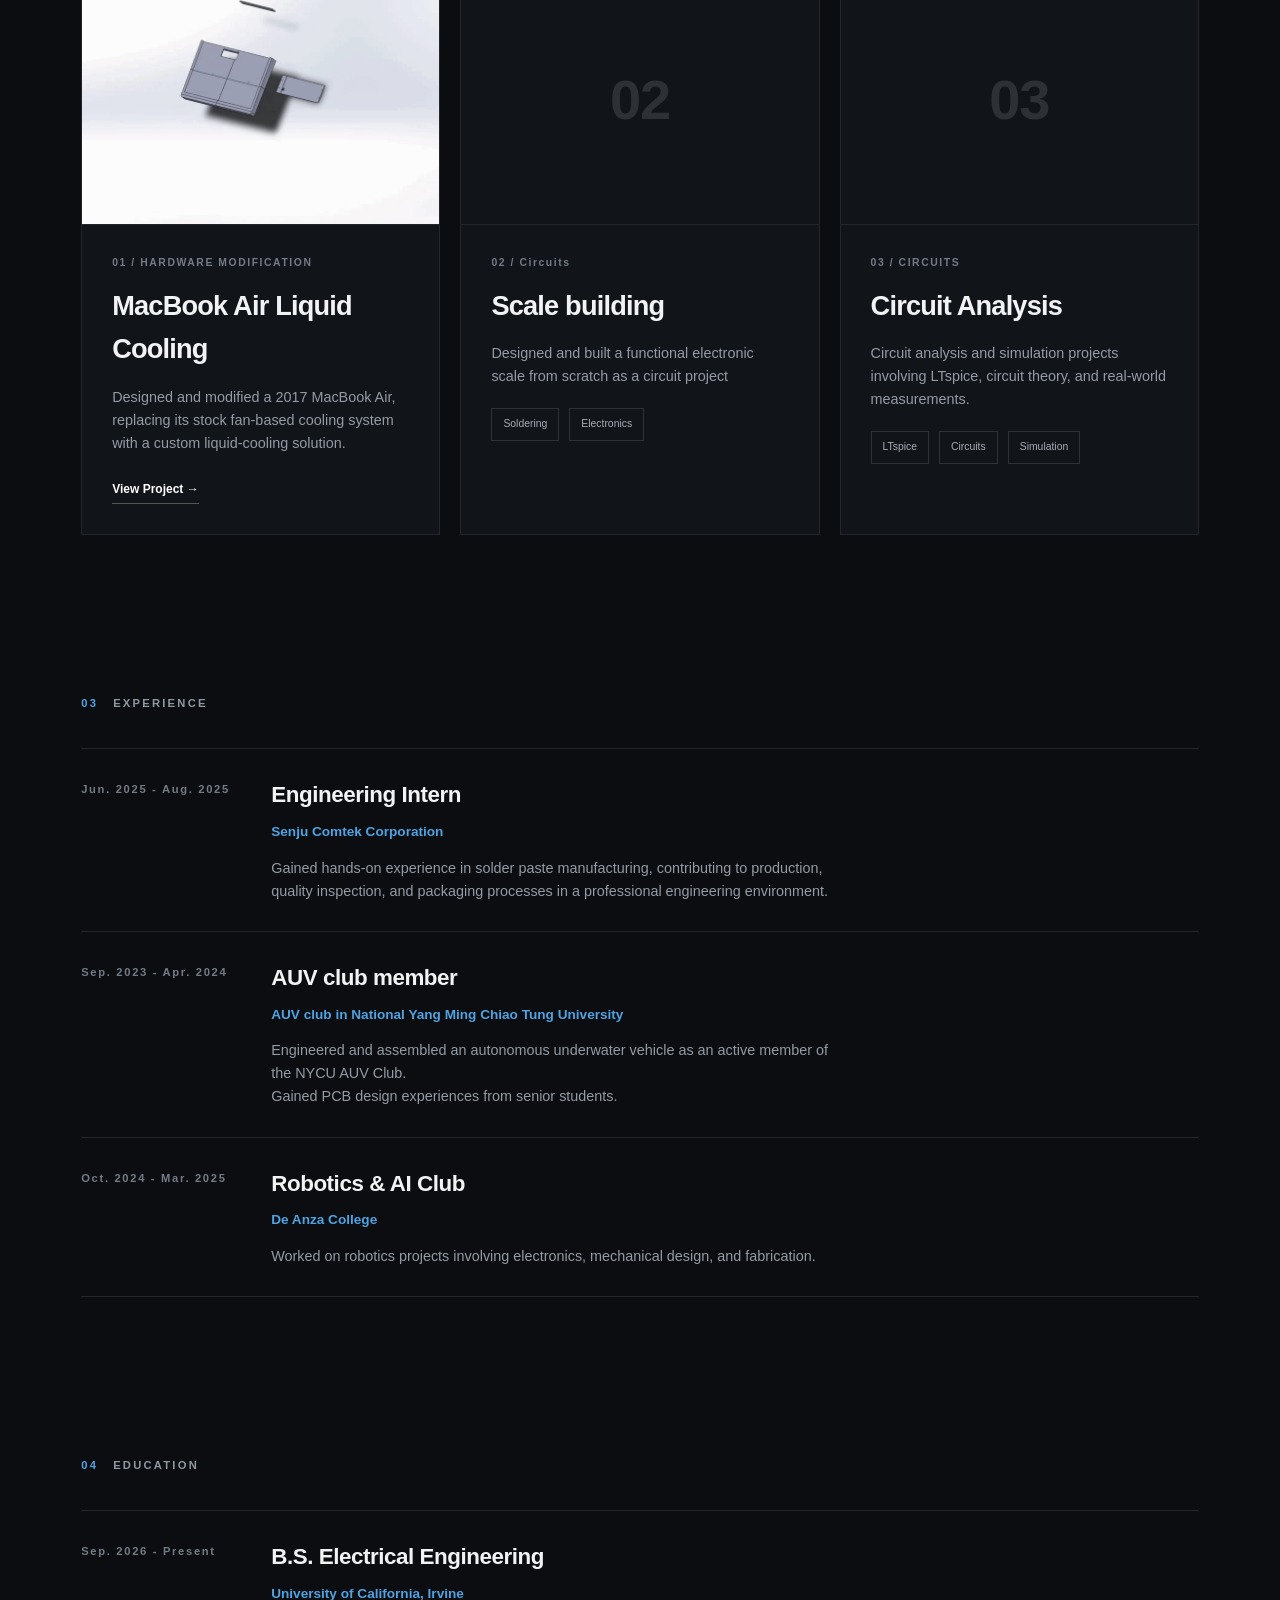
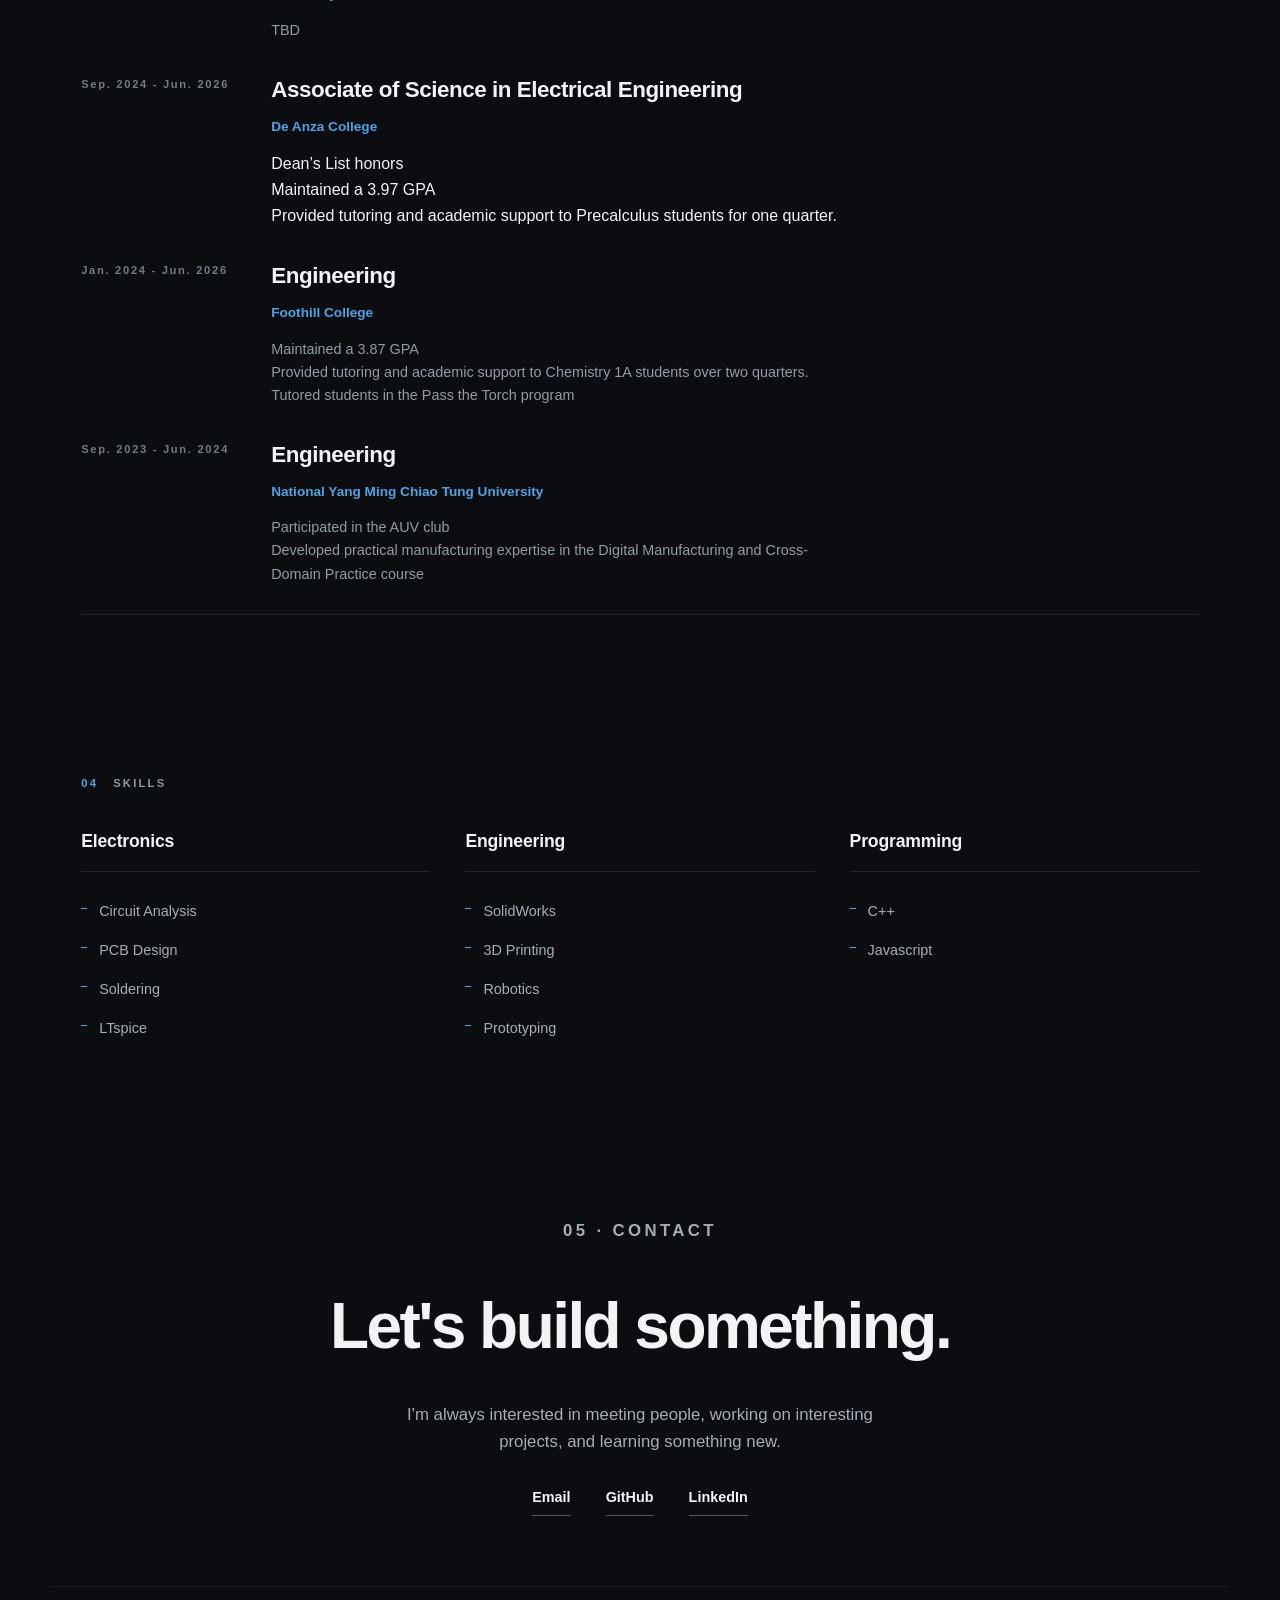
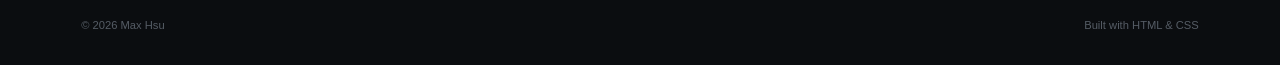
==== commit 8e10856a: "Update index.html" ====
--- a/index.html
+++ b/index.html
@@ -347,7 +347,7 @@
  
                     <ul>
                         <li>Dean’s List honors</li>
-                        <li>3Maintained a 3.97 GPA</li>
+                        <li>Maintained a 3.97 GPA</li>
                         <li>Provided tutoring and academic support to Precalculus students for one quarter.</li>
                     </ul>
                 </div>
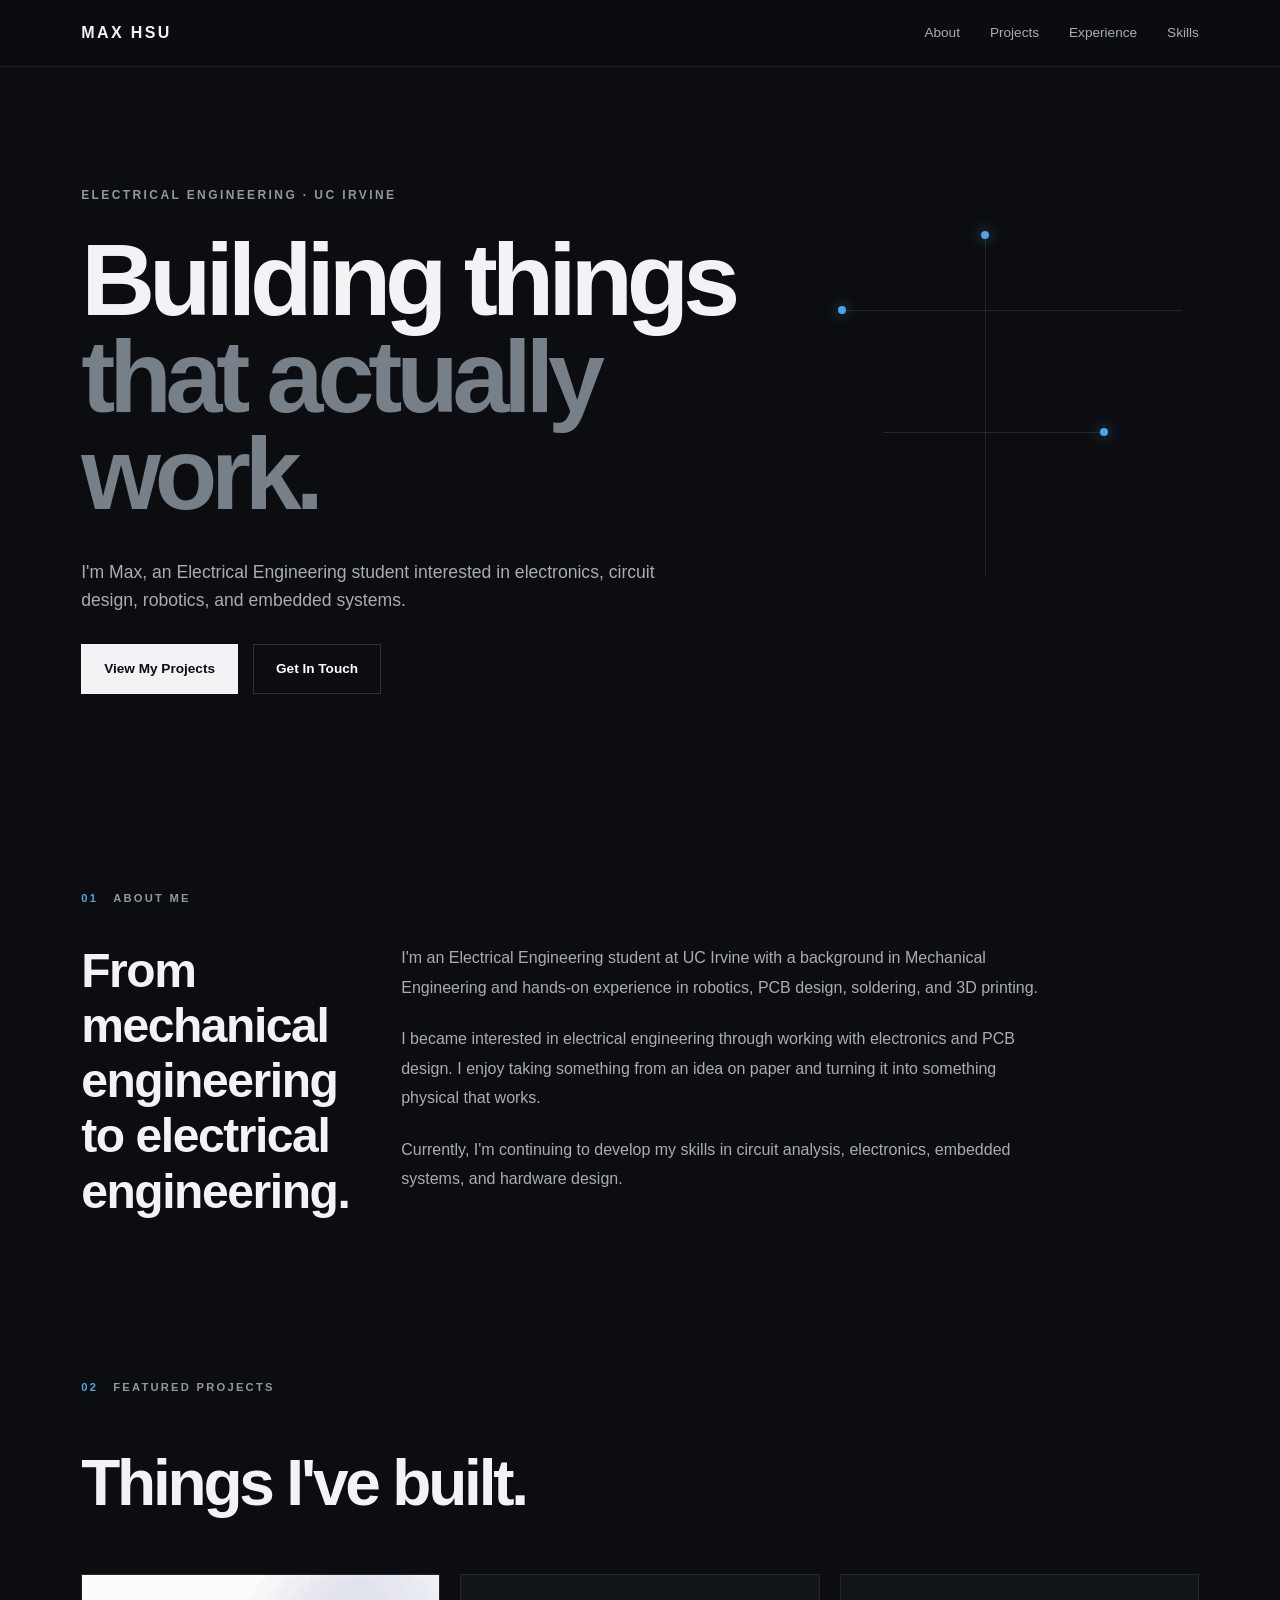
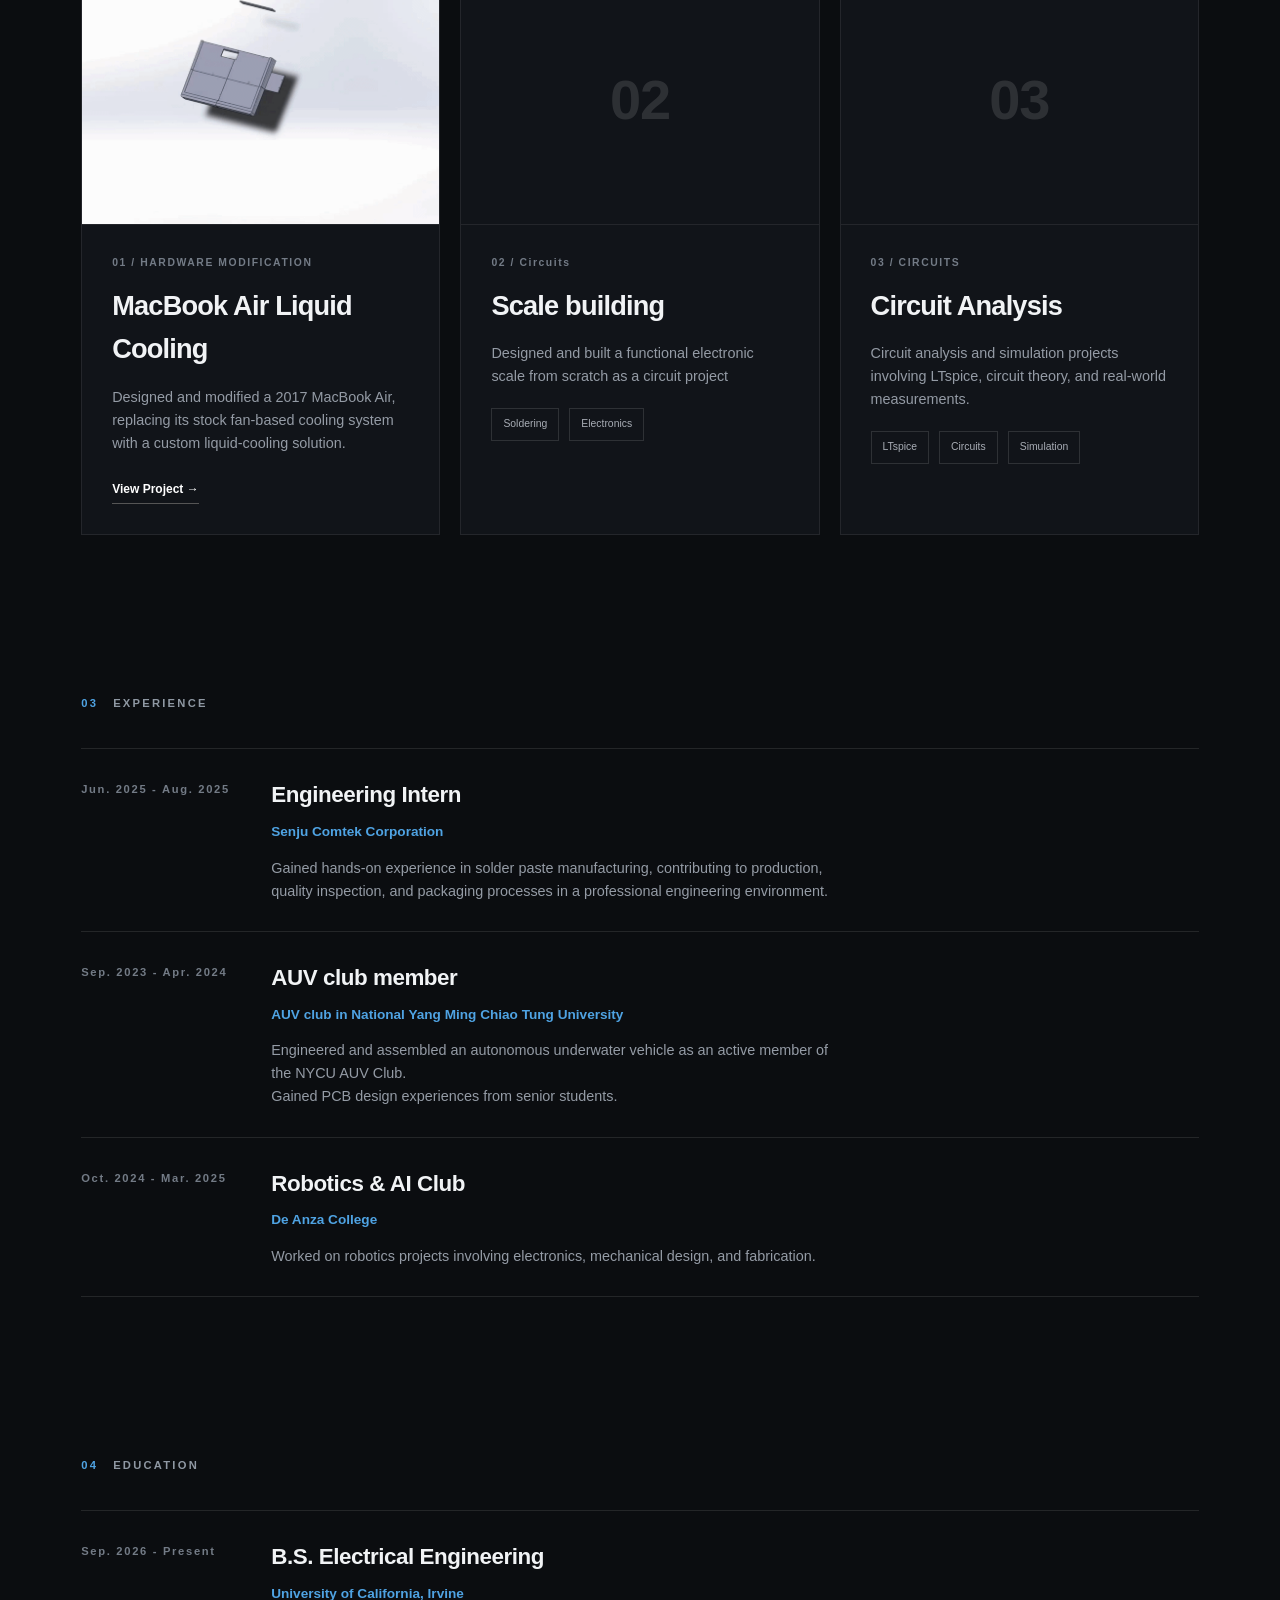
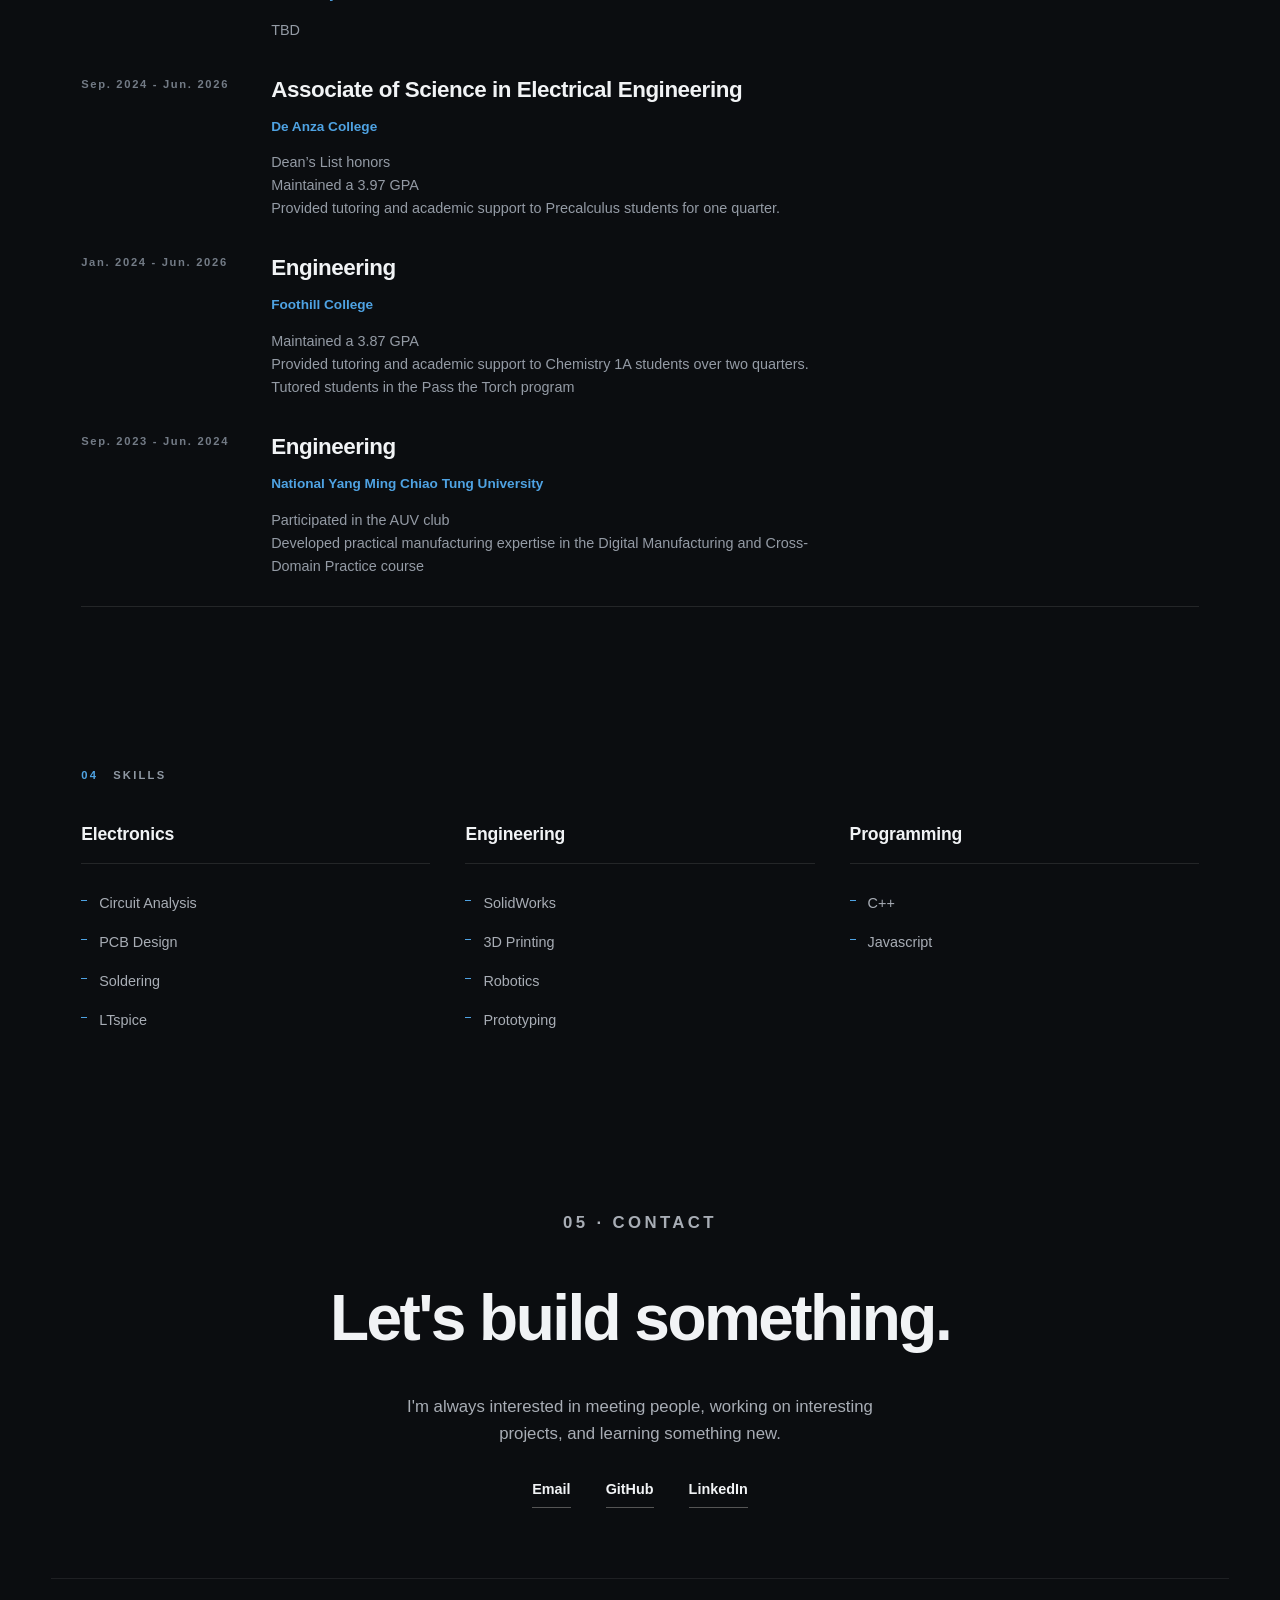
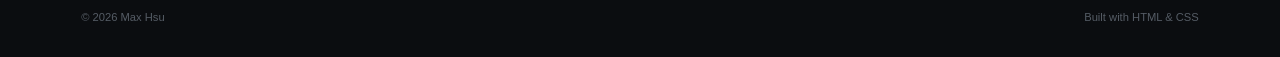
==== commit 1abba2d4: "Update index.html" ====
--- a/index.html
+++ b/index.html
@@ -345,11 +345,9 @@
                         De Anza College
                     </p>
  
-                    <ul>
-                        <li>Dean’s List honors</li>
-                        <li>Maintained a 3.97 GPA</li>
-                        <li>Provided tutoring and academic support to Precalculus students for one quarter.</li>
-                    </ul>
+                        <p>Dean’s List honors</p>
+                        <p>Maintained a 3.97 GPA</p>
+                        <p>Provided tutoring and academic support to Precalculus students for one quarter.</p>
                 </div>
 
                  <!-- Foothill -->
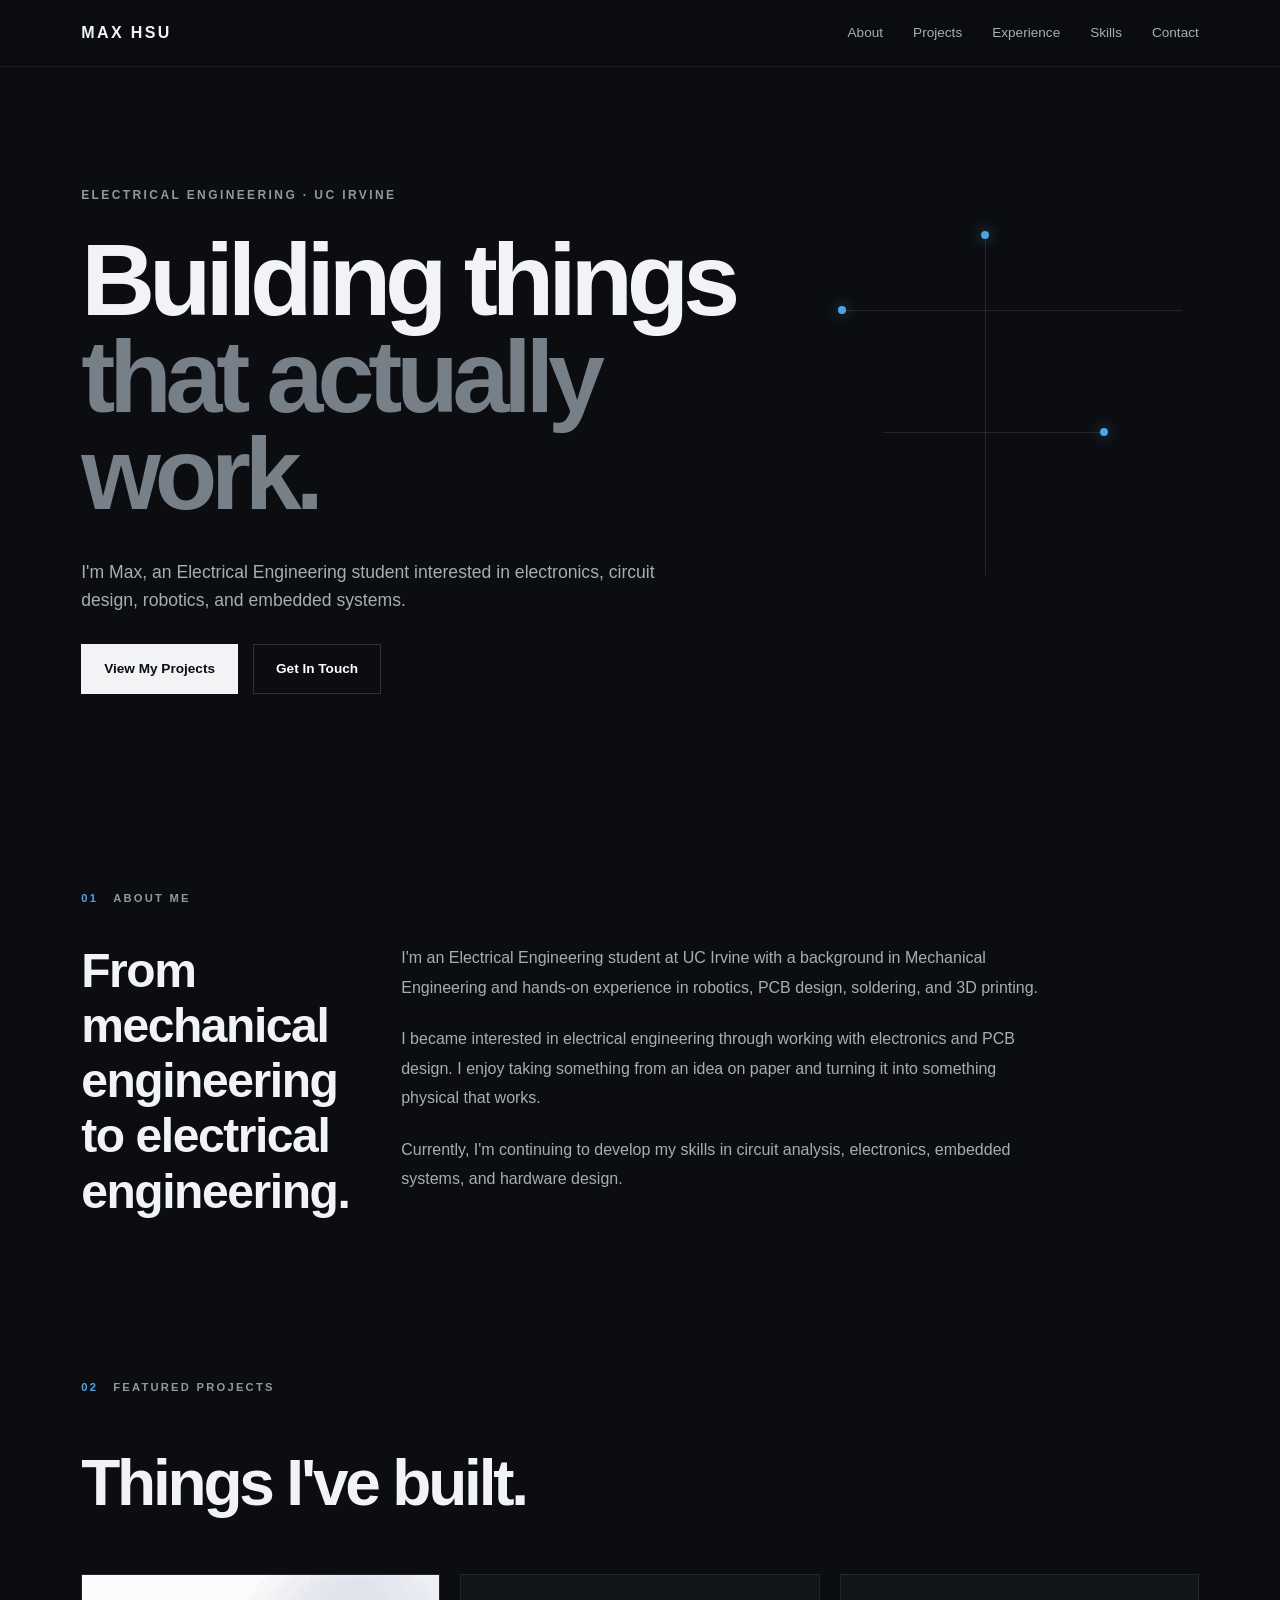
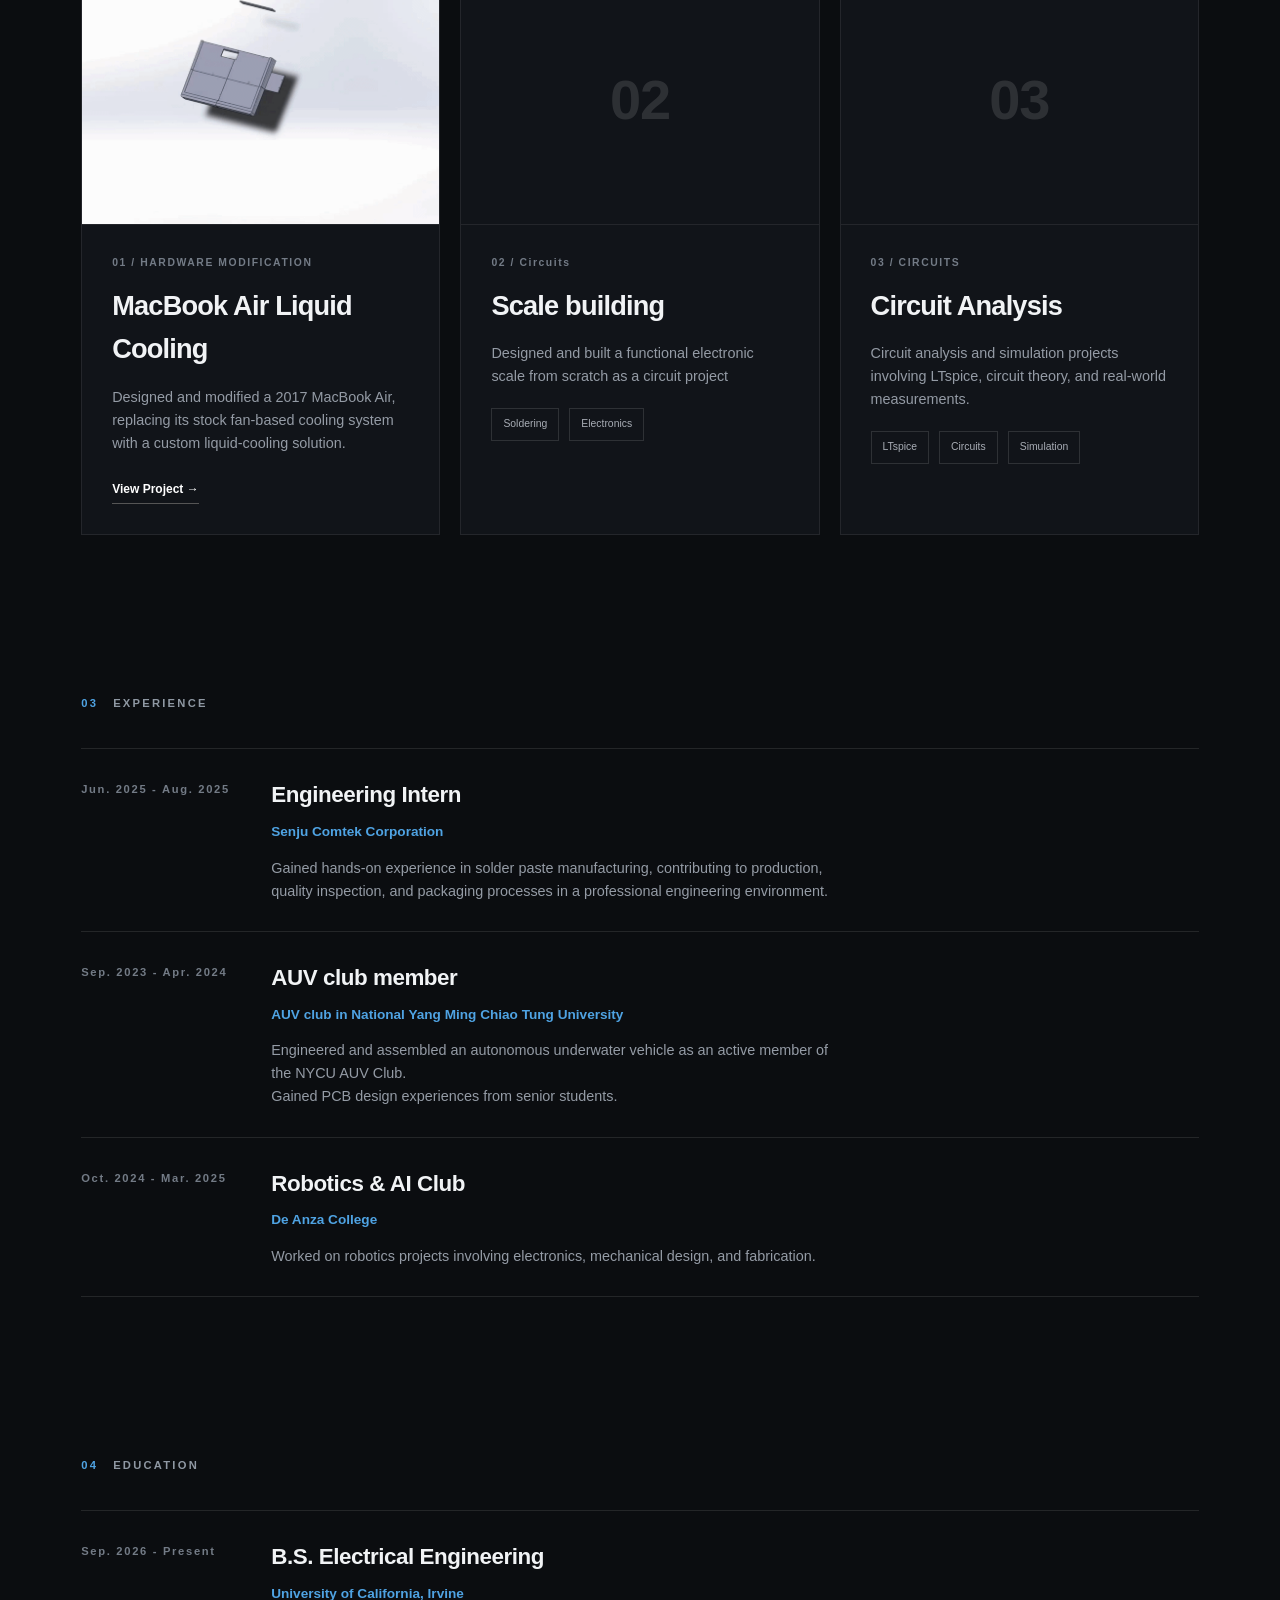
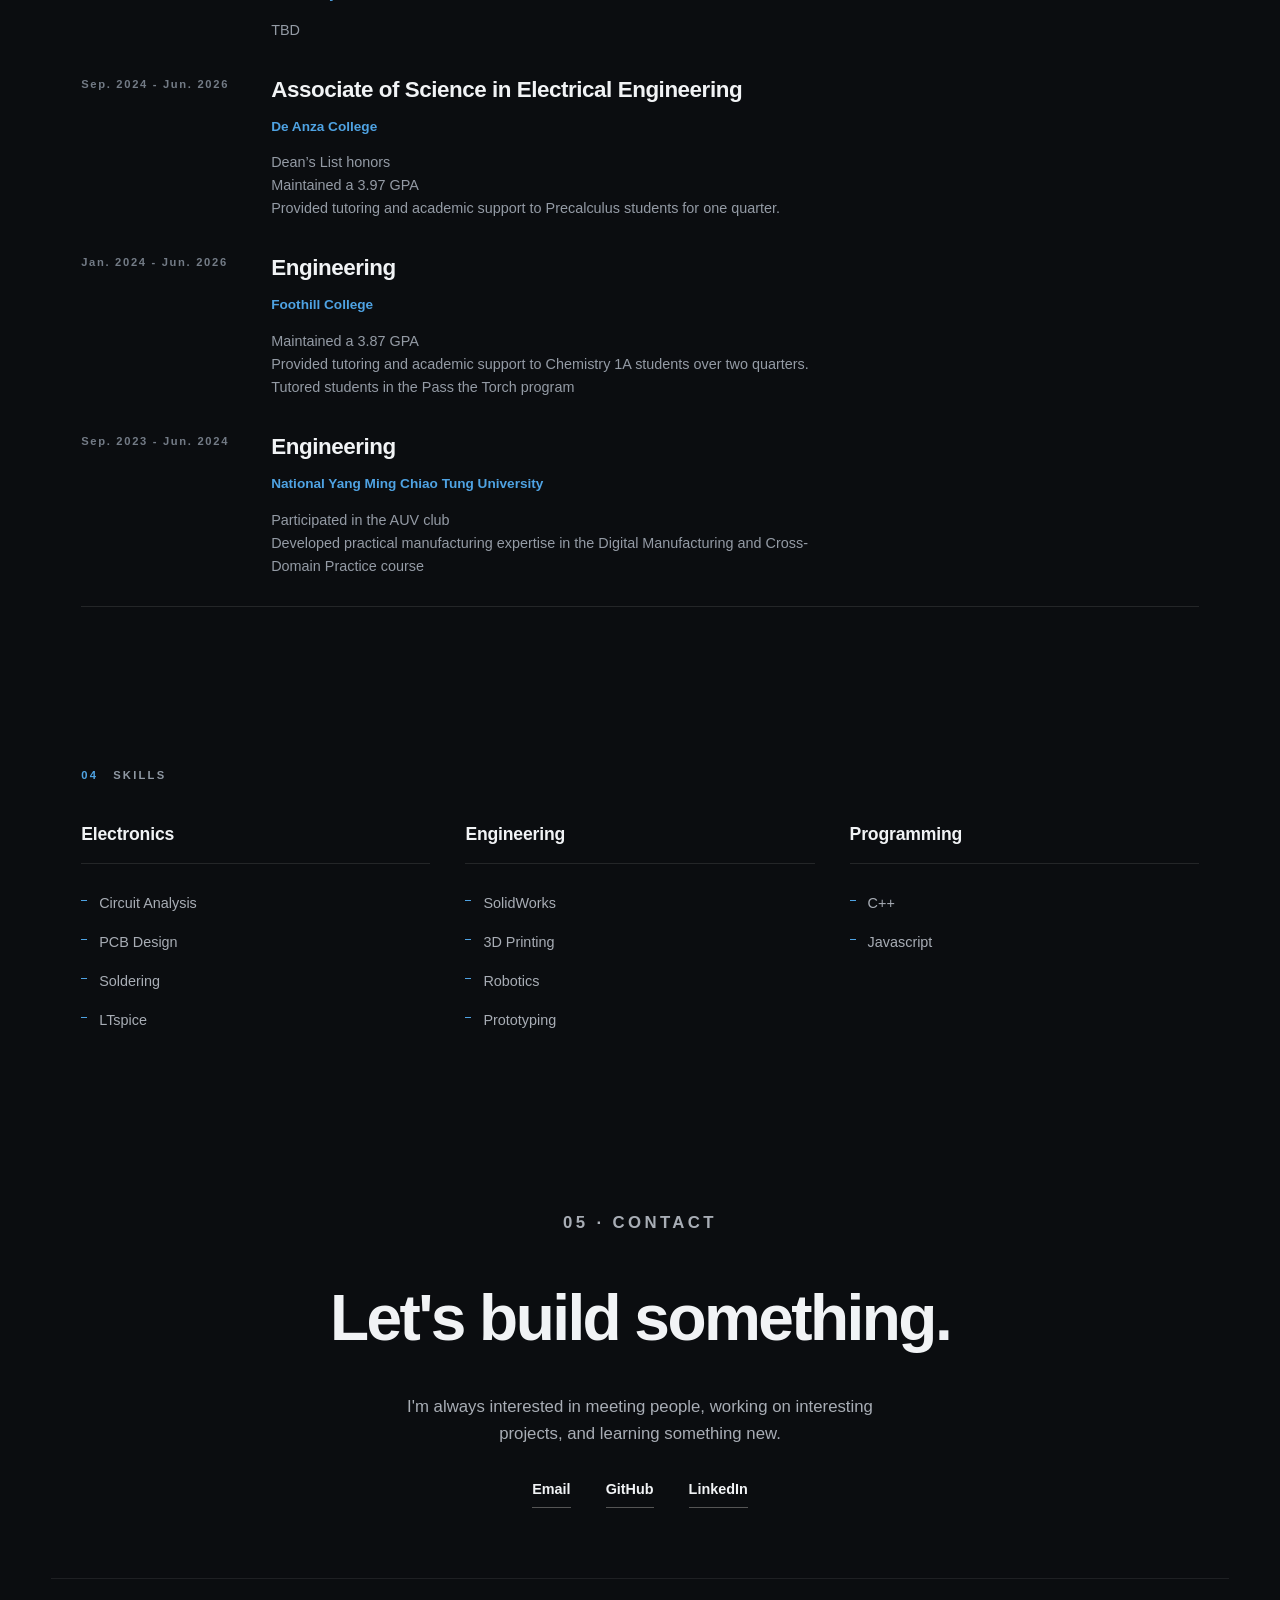
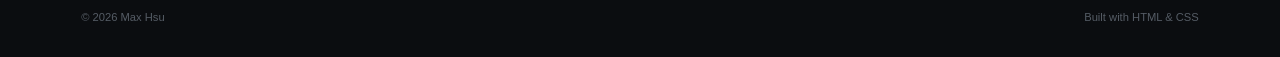
==== commit 3ac4f952: "Update index.html" ====
--- a/index.html
+++ b/index.html
@@ -24,6 +24,7 @@
                 <a href="#projects">Projects</a>
                 <a href="#experience">Experience</a>
                 <a href="#skills">Skills</a>
+                <a href="#contact">Contact</a>
             </div>
         </div>
     </nav>
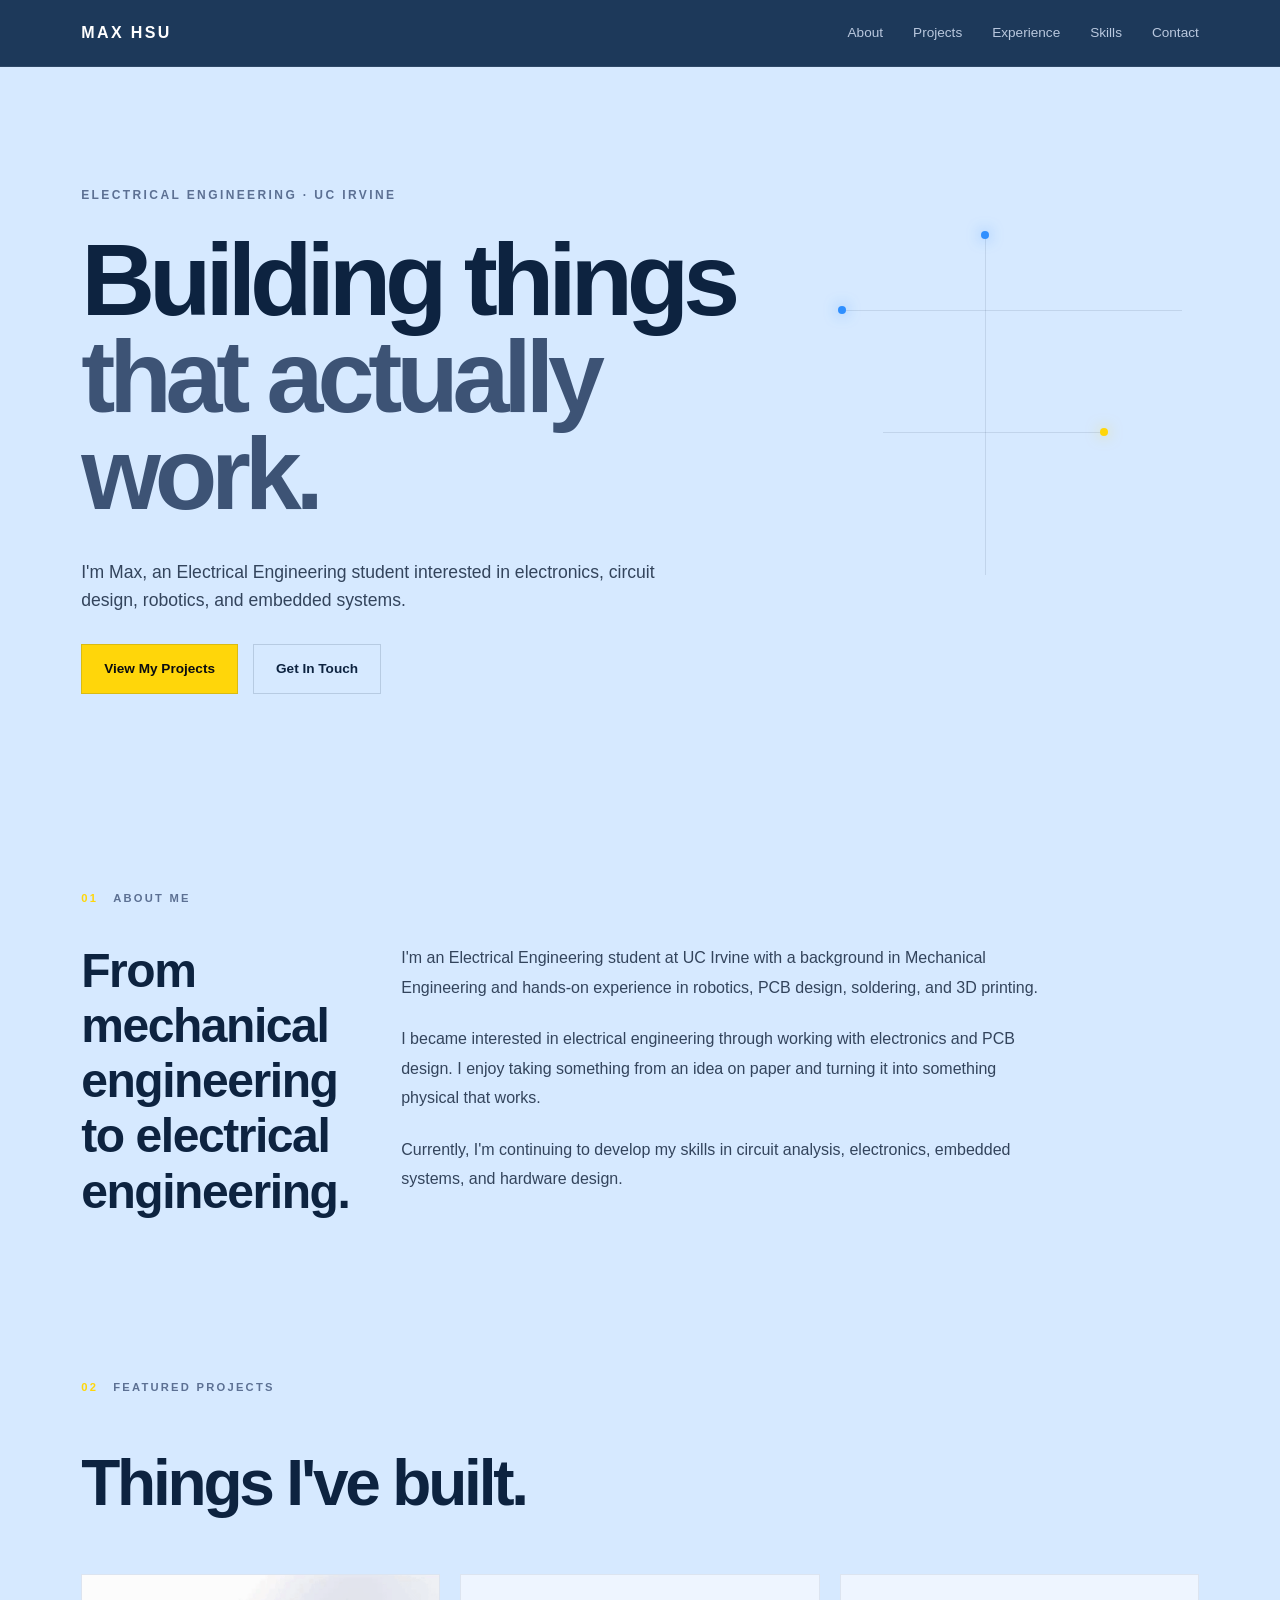
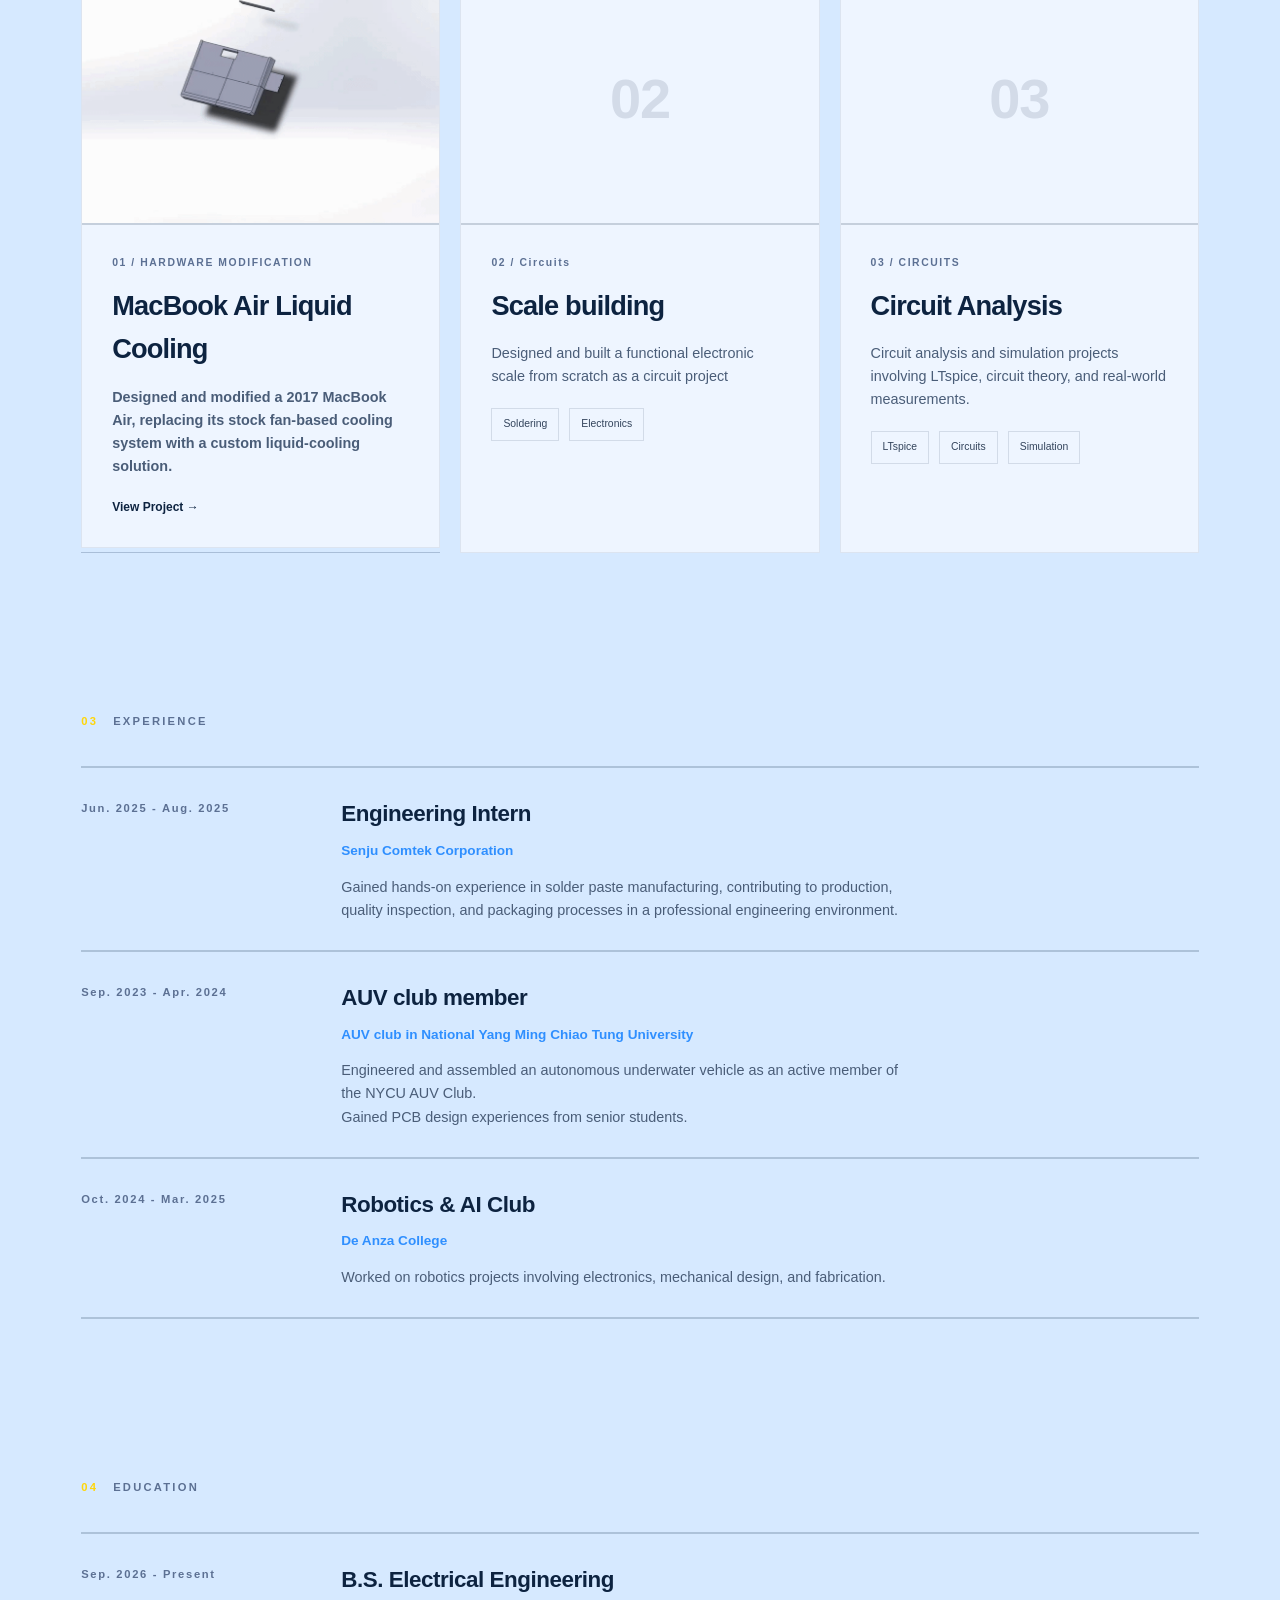
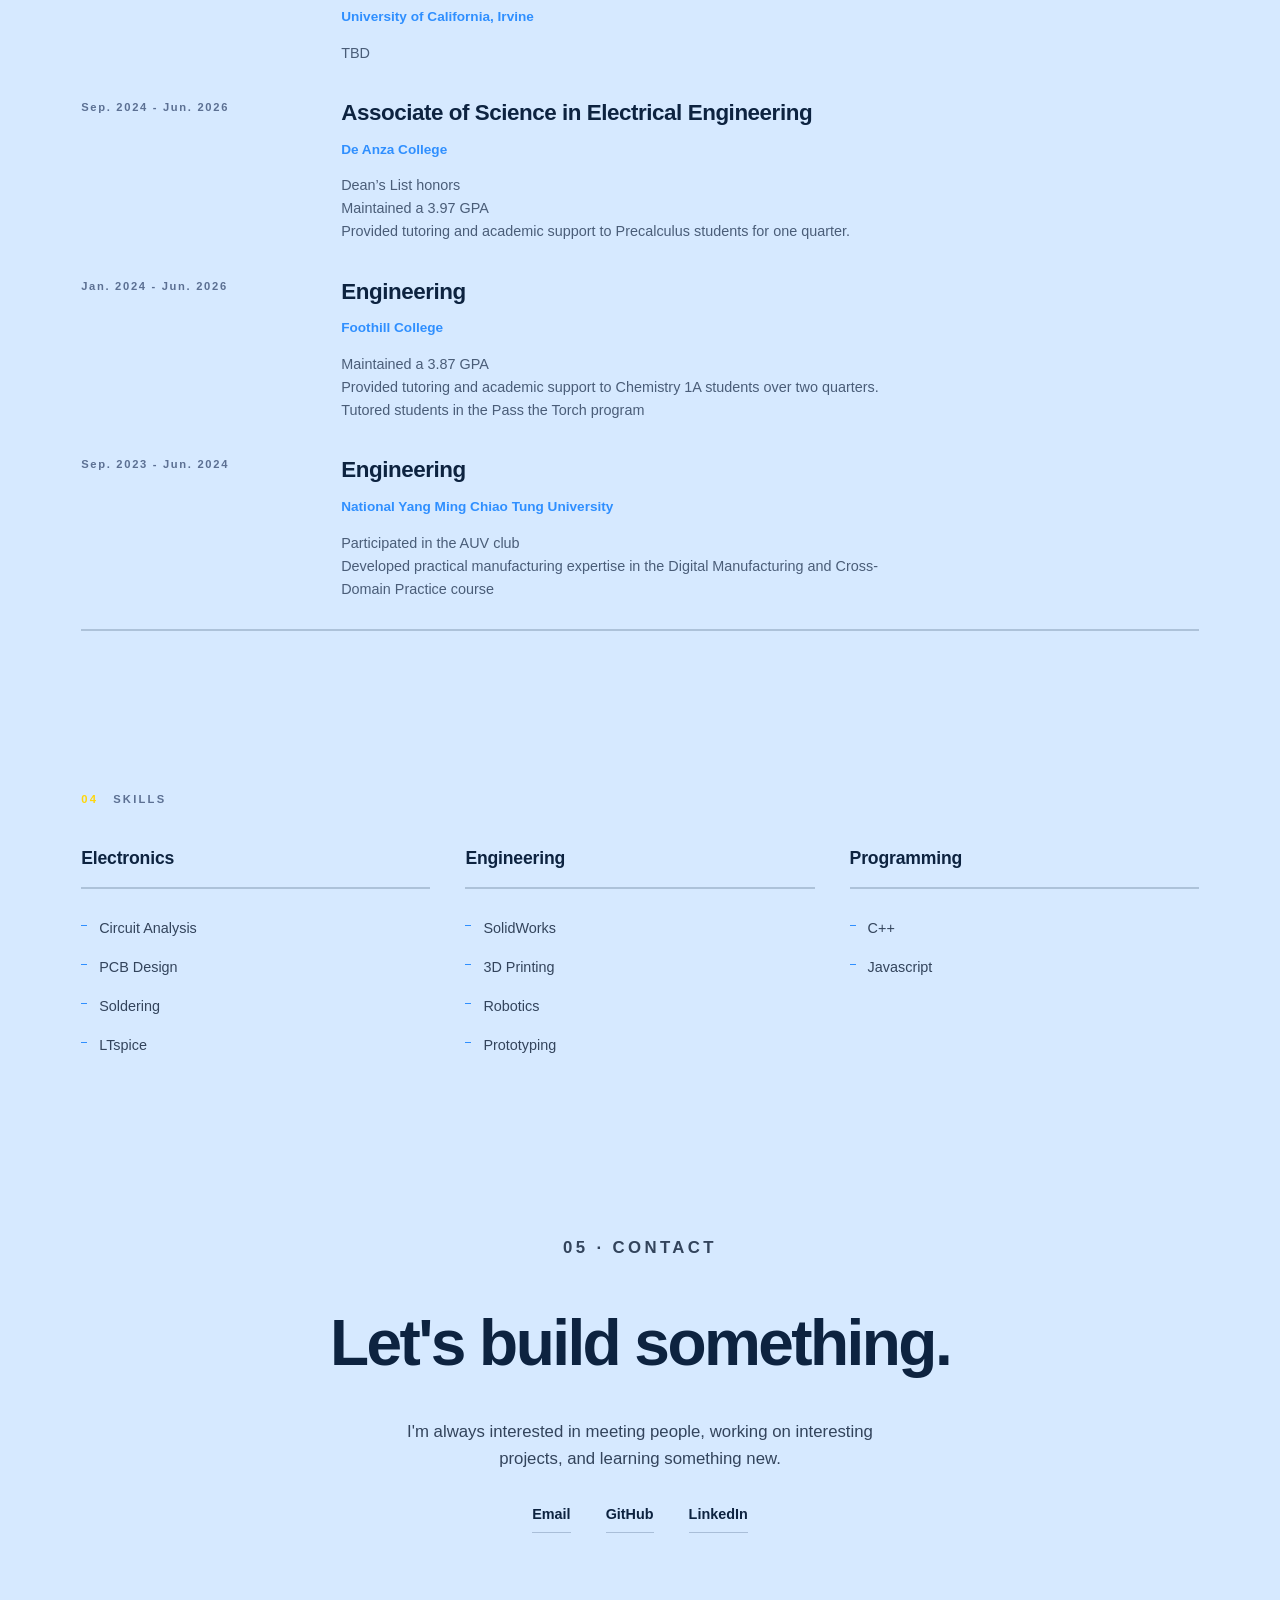
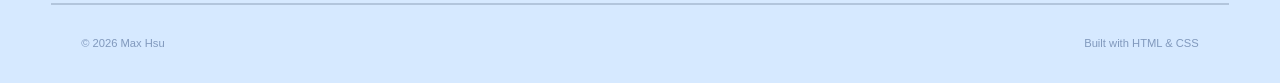
==== commit ab3846c2: "Update index.html" ====
--- a/index.html
+++ b/index.html
@@ -134,6 +134,7 @@
 
 
            <!-- Project 1 -->
+<a href="macbook-liquid-cooling.html" class="project-link">
 <article class="project-card">
 
     <div class="project-image">
@@ -157,13 +158,14 @@
     liquid-cooling solution.
 </p>
 
-<a href="macbook-liquid-cooling.html" class="project-link">
+
     View Project →
+
+
+    </div>
+
+</article>
 </a>
-
-    </div>
-
-</article>
  <!-- Project 2 -->
 <article class="project-card">
 
--- a/style.css
+++ b/style.css
@@ -2,6 +2,24 @@
    MAX HSU — ENGINEERING PORTFOLIO
    Global Styles
    ========================================================= */
+
+:root {
+    --blue: #2f8fff;
+    --blue-glow: rgba(47, 143, 255, 0.6);
+    --yellow: #ffd60a;
+    --yellow-glow: rgba(255, 214, 10, 0.5);
+    --page-bg: #d6e9ff;
+    --panel-bg: #eef5ff;
+    --ink: #0d2340;
+    --slate-700: #33445c;
+    --slate-600: #4a5d78;
+    --slate-500: #5c7093;
+    --slate-400: #8199bd;
+    --slate-300: #a9bed8;
+    --heading-accent: #3d5375;
+    --border-rgb: 13, 35, 64;
+    --nav-bg: rgba(14, 42, 77, 0.92);
+}
 
 /* ---------- Reset ---------- */
 
@@ -16,8 +34,8 @@
 }
 
 body {
-    background: #0b0d10;
-    color: #f1f3f5;
+    background: var(--page-bg);
+    color: var(--ink);
     font-family: Arial, Helvetica, sans-serif;
     line-height: 1.6;
     overflow-x: hidden;
@@ -37,14 +55,14 @@
 }
 
 ::selection {
-    background: #f1f3f5;
-    color: #0b0d10;
+    background: var(--blue);
+    color: #ffffff;
 }
 
 /* ---------- Shared type ---------- */
 
 .eyebrow {
-    color: #8f98a3;
+    color: var(--slate-500);
     font-size: 0.75rem;
     font-weight: 700;
     letter-spacing: 0.2em;
@@ -55,7 +73,7 @@
     display: flex;
     align-items: center;
     gap: 15px;
-    color: #8f98a3;
+    color: var(--slate-500);
     font-size: 0.7rem;
     font-weight: 700;
     letter-spacing: 0.2em;
@@ -63,7 +81,7 @@
 }
 
 .section-label span {
-    color: #4fa3e3;
+    color: var(--yellow);
 }
 
 .section-title {
@@ -83,7 +101,8 @@
     left: 0;
     width: 100%;
     z-index: 1000;
-    background: rgba(11, 13, 16, 0.85);
+    color: #ffffff;
+    background: var(--nav-bg);
     backdrop-filter: blur(12px);
     border-bottom: 1px solid rgba(255, 255, 255, 0.08);
 }
@@ -109,13 +128,13 @@
 }
 
 .nav-links a {
-    color: #a8adb5;
+    color: #b9c8de;
     font-size: 0.85rem;
     transition: color 0.2s ease;
 }
 
 .nav-links a:hover {
-    color: #ffffff;
+    color: var(--blue);
 }
 
 
@@ -159,12 +178,12 @@
 }
 
 .hero h1 span {
-    color: #777f89;
+    color: var(--heading-accent);
 }
 
 .hero-description {
     max-width: 600px;
-    color: #a8adb5;
+    color: var(--slate-700);
     font-size: 1.1rem;
     margin-bottom: 30px;
 }
@@ -178,7 +197,7 @@
 .button {
     display: inline-block;
     padding: 13px 22px;
-    border: 1px solid rgba(255, 255, 255, 0.15);
+    border: 1px solid rgba(var(--border-rgb), 0.15);
     font-size: 0.85rem;
     font-weight: 700;
     transition: transform 0.2s ease, background 0.2s ease, border-color 0.2s ease;
@@ -189,16 +208,21 @@
 }
 
 .button.primary {
-    background: #f1f3f5;
+    background: var(--yellow);
     color: #0b0d10;
 }
 
+.button.primary:hover {
+    box-shadow: 0 0 24px var(--yellow-glow);
+}
+
 .button.secondary {
-    color: #ffffff;
+    color: var(--ink);
 }
 
 .button.secondary:hover {
-    border-color: #ffffff;
+    border-color: var(--blue);
+    color: var(--blue);
 }
 
 /* Hero decoration — subtle circuit motif, right side, faded */
@@ -216,7 +240,7 @@
 
 .circuit-line {
     position: absolute;
-    background: rgba(255, 255, 255, 0.1);
+    background: rgba(var(--border-rgb), 0.1);
 }
 
 .line-1 {
@@ -245,8 +269,8 @@
     width: 8px;
     height: 8px;
     border-radius: 50%;
-    background: #4fa3e3;
-    box-shadow: 0 0 14px rgba(79, 163, 227, 0.7);
+    background: var(--blue);
+    box-shadow: 0 0 14px var(--blue-glow);
     transform: translate(-50%, -50%);
 }
 
@@ -258,6 +282,8 @@
 .node-2 {
     top: 58%;
     left: 77%;
+    background: var(--yellow);
+    box-shadow: 0 0 14px var(--yellow-glow);
 }
 
 .node-3 {
@@ -284,7 +310,7 @@
 
 .about-text {
     max-width: 640px;
-    color: #a8adb5;
+    color: var(--slate-700);
     font-size: 1rem;
     line-height: 1.85;
 }
@@ -313,22 +339,30 @@
 }
 
 .project-card {
-    background: #111419;
-    border: 1px solid rgba(255, 255, 255, 0.08);
+    display: block;
+    background: var(--panel-bg);
+    border: 1px solid rgba(var(--border-rgb), 0.08);
     overflow: hidden;
     transition: transform 0.3s ease, border-color 0.3s ease;
 }
 
 .project-card:hover {
     transform: translateY(-8px);
-    border-color: rgba(255, 255, 255, 0.25);
+    border-color: var(--blue);
+    box-shadow: 0 0 30px rgba(47, 143, 255, 0.15);
+}
+
+.project-card:hover .project-link {
+    border-color: var(--blue);
+    color: var(--blue);
+    transform: translateX(4px);
 }
 
 .project-image {
     height: 250px;
     overflow: hidden;
-    background: #111419;
-    border-bottom: 1px solid rgba(255, 255, 255, 0.08);
+    background: var(--panel-bg);
+    border-bottom: 2px solid rgba(var(--border-rgb), 0.18);
 }
 
 .project-image img {
@@ -353,7 +387,7 @@
     font-size: 3.5rem;
     font-weight: 800;
     letter-spacing: -0.02em;
-    color: rgba(255, 255, 255, 0.12);
+    color: rgba(var(--border-rgb), 0.12);
 }
 
 .project-content {
@@ -361,7 +395,7 @@
 }
 
 .project-number {
-    color: #737b86;
+    color: var(--slate-500);
     font-size: 0.65rem;
     font-weight: 700;
     letter-spacing: 0.15em;
@@ -375,23 +409,24 @@
 }
 
 .project-content p {
-    color: #949ba5;
+    color: var(--slate-600);
     font-size: 0.9rem;
     margin-bottom: 20px;
 }
 
 .project-link {
     display: inline-block;
-    color: #ffffff;
+    color: var(--ink);
     font-size: 0.75rem;
     font-weight: 700;
-    border-bottom: 1px solid #555;
+    border-bottom: 1px solid var(--slate-300);
     padding-bottom: 4px;
     transition: border-color 0.2s ease, transform 0.2s ease;
 }
 
 .project-link:hover {
-    border-color: #ffffff;
+    border-color: var(--blue);
+    color: var(--blue);
     transform: translateX(4px);
 }
 
@@ -410,8 +445,8 @@
 .tags span,
 .large-tags span {
     padding: 7px 11px;
-    border: 1px solid rgba(255, 255, 255, 0.12);
-    color: #a8adb5;
+    border: 1px solid rgba(var(--border-rgb), 0.12);
+    color: var(--slate-700);
     font-size: 0.65rem;
 }
 
@@ -421,19 +456,19 @@
    ========================================================= */
 
 .experience-list {
-    border-top: 1px solid rgba(255, 255, 255, 0.1);
+    border-top: 2px solid rgba(var(--border-rgb), 0.2);
 }
 
 .experience-item {
     display: grid;
-    grid-template-columns: 160px 1fr;
+    grid-template-columns: 230px 1fr;
     gap: 30px;
     padding: 28px 0;
-    border-bottom: 1px solid rgba(255, 255, 255, 0.1);
+    border-bottom: 2px solid rgba(var(--border-rgb), 0.2);
 }
 
 .experience-date {
-    color: #737b86;
+    color: var(--slate-500);
     font-size: 0.7rem;
     font-weight: 700;
     letter-spacing: 0.15em;
@@ -448,14 +483,14 @@
 }
 
 .company {
-    color: #4fa3e3;
+    color: var(--blue);
     font-size: 0.85rem;
     font-weight: 700;
     margin-bottom: 14px;
 }
 
 .experience-item p:not(.company) {
-    color: #949ba5;
+    color: var(--slate-600);
     font-size: 0.9rem;
     max-width: 560px;
 }
@@ -476,11 +511,11 @@
     letter-spacing: -0.01em;
     margin-bottom: 20px;
     padding-bottom: 15px;
-    border-bottom: 1px solid rgba(255, 255, 255, 0.1);
+    border-bottom: 2px solid rgba(var(--border-rgb), 0.2);
 }
 
 .skill-category ul li {
-    color: #a8adb5;
+    color: var(--slate-700);
     font-size: 0.9rem;
     padding: 8px 0;
     padding-left: 18px;
@@ -494,7 +529,7 @@
     top: 16px;
     width: 6px;
     height: 1px;
-    background: #4fa3e3;
+    background: var(--blue);
 }
 
 
@@ -522,7 +557,7 @@
 .contact-section p {
     max-width: 500px;
     margin: 0 auto 30px;
-    color: #a8adb5;
+    color: var(--slate-700);
     font-size: 1.05rem;
 }
 
@@ -537,13 +572,13 @@
     font-size: 0.9rem;
     font-weight: 700;
     padding-bottom: 6px;
-    border-bottom: 1px solid #555;
+    border-bottom: 1px solid var(--slate-300);
     transition: border-color 0.2s ease, color 0.2s ease;
 }
 
 .contact-links a:hover {
-    color: #4fa3e3;
-    border-color: #4fa3e3;
+    color: var(--yellow);
+    border-color: var(--yellow);
 }
 
 
@@ -557,9 +592,9 @@
     padding: 30px;
     display: flex;
     justify-content: space-between;
-    color: #555c65;
+    color: var(--slate-400);
     font-size: 0.7rem;
-    border-top: 1px solid rgba(255, 255, 255, 0.08);
+    border-top: 2px solid rgba(var(--border-rgb), 0.18);
 }
 
 
@@ -592,12 +627,12 @@
 }
 
 .project-page-header h1 span {
-    color: #777f89;
+    color: var(--heading-accent);
 }
 
 .project-intro {
     align-self: end;
-    color: #a8adb5;
+    color: var(--slate-700);
     font-size: 1.05rem;
     line-height: 1.8;
 }
@@ -608,8 +643,8 @@
     gap: 30px;
     padding: 25px 0;
     margin-bottom: 50px;
-    border-top: 1px solid rgba(255, 255, 255, 0.1);
-    border-bottom: 1px solid rgba(255, 255, 255, 0.1);
+    border-top: 2px solid rgba(var(--border-rgb), 0.2);
+    border-bottom: 2px solid rgba(var(--border-rgb), 0.2);
 }
 
 .project-meta-item {
@@ -619,29 +654,33 @@
 }
 
 .project-meta-label {
-    color: #737b86;
+    color: var(--slate-500);
     font-size: 0.65rem;
     font-weight: 700;
     letter-spacing: 0.15em;
 }
 
 .project-meta-value {
-    color: #f1f3f5;
+    color: var(--ink);
     font-size: 0.9rem;
 }
 
 .project-hero-image {
     width: 100%;
-    margin-bottom: 70px;
+    max-width: 640px;
+    margin: 0 auto 70px;
     overflow: hidden;
-    background: #111419;
-    border: 1px solid rgba(255, 255, 255, 0.08);
+    background: var(--panel-bg);
+    border: 1px solid rgba(var(--border-rgb), 0.08);
 }
 
 .project-hero-image img {
     width: 100%;
     height: auto;
+    max-height: 420px;
+    object-fit: contain;
     display: block;
+    margin: 0 auto;
 }
 
 .project-detail-section {
@@ -649,11 +688,11 @@
     grid-template-columns: 200px 1fr;
     gap: 50px;
     padding: 55px 0;
-    border-top: 1px solid rgba(255, 255, 255, 0.1);
+    border-top: 2px solid rgba(var(--border-rgb), 0.2);
 }
 
 .project-detail-label {
-    color: #737b86;
+    color: var(--slate-500);
     font-size: 0.7rem;
     font-weight: 700;
     letter-spacing: 0.18em;
@@ -661,7 +700,7 @@
 
 .project-detail-content {
     max-width: 760px;
-    color: #a8adb5;
+    color: var(--slate-700);
     font-size: 1rem;
     line-height: 1.8;
 }
@@ -671,7 +710,7 @@
 }
 
 .project-detail-content h2 {
-    color: #f1f3f5;
+    color: var(--ink);
     font-size: clamp(2rem, 4vw, 3.5rem);
     line-height: 1.05;
     letter-spacing: -0.045em;
@@ -679,7 +718,7 @@
 }
 
 .project-detail-content h3 {
-    color: #f1f3f5;
+    color: var(--ink);
     font-size: 2rem;
     letter-spacing: -0.04em;
     margin-bottom: 30px;
@@ -693,14 +732,14 @@
 
 .project-back a {
     display: inline-block;
-    color: #a8adb5;
+    color: var(--slate-700);
     font-size: 0.85rem;
     font-weight: 700;
     transition: color 0.2s ease;
 }
 
 .project-back a:hover {
-    color: #ffffff;
+    color: var(--blue);
 }
 
 
@@ -724,11 +763,11 @@
 .system-diagram {
     margin-top: 55px;
     padding-top: 35px;
-    border-top: 1px solid rgba(255, 255, 255, 0.1);
+    border-top: 2px solid rgba(var(--border-rgb), 0.2);
 }
 
 .system-diagram h3 {
-    color: #f1f3f5;
+    color: var(--ink);
     font-size: 2rem;
     letter-spacing: -0.04em;
     margin-bottom: 35px;
@@ -737,8 +776,8 @@
 .system-diagram img {
     width: 100%;
     display: block;
-    background: #111419;
-    border: 1px solid rgba(255, 255, 255, 0.08);
+    background: var(--panel-bg);
+    border: 1px solid rgba(var(--border-rgb), 0.08);
 }
 
 /* Exploded view sits right under the intro paragraph, so it resets
@@ -774,57 +813,6 @@
     margin-bottom: 24px;
 }
 
-/* Cooling loop */
-
-.cooling-loop {
-    display: grid;
-    grid-template-columns: 1fr 60px 1fr 60px 1fr 60px 1fr;
-    align-items: center;
-    margin-top: 40px;
-    padding: 25px 0;
-    border-top: 1px solid rgba(255, 255, 255, 0.08);
-    border-bottom: 1px solid rgba(255, 255, 255, 0.08);
-}
-
-.loop-item {
-    display: flex;
-    flex-direction: column;
-    gap: 5px;
-}
-
-.loop-item span {
-    color: #555c65;
-    font-size: 0.65rem;
-    font-weight: 700;
-    letter-spacing: 0.15em;
-}
-
-.loop-item strong {
-    color: #f1f3f5;
-    font-size: 0.85rem;
-}
-
-.loop-item small {
-    color: #737b86;
-    font-size: 0.65rem;
-}
-
-.loop-line {
-    width: 32px;
-    height: 1px;
-    margin: 0 auto;
-    background: rgba(255, 255, 255, 0.15);
-    position: relative;
-}
-
-.loop-line::after {
-    content: "→";
-    position: absolute;
-    right: -4px;
-    top: -11px;
-    color: #4fa3e3;
-    font-size: 0.8rem;
-}
 
 /* Component breakdown */
 
@@ -843,43 +831,50 @@
 
 .component-breakdown-heading p {
     max-width: 600px;
-    color: #737b86;
+    color: var(--slate-500);
     font-size: 0.9rem;
 }
 
 .component {
     display: grid;
-    grid-template-columns: 60px 280px 1fr;
+    grid-template-columns: 60px 340px 1fr;
     gap: 30px;
     padding: 35px 0;
-    border-top: 1px solid rgba(255, 255, 255, 0.1);
+    border-top: 2px solid rgba(var(--border-rgb), 0.2);
     transition: border-color 0.3s ease;
 }
 
 .component:hover {
-    border-color: rgba(255, 255, 255, 0.2);
+    border-color: var(--blue);
 }
 
 .component-number {
-    color: #555c65;
+    color: var(--slate-400);
     font-size: 0.8rem;
     font-weight: 700;
     letter-spacing: 0.1em;
     padding-top: 5px;
 }
 
+.component-images {
+    display: flex;
+    flex-direction: column;
+    gap: 14px;
+}
+
 .component-image {
     width: 100%;
-    height: 220px;
+    height: 260px;
     overflow: hidden;
-    background: #111419;
-    border: 1px solid rgba(255, 255, 255, 0.08);
+    padding: 16px;
+    background: var(--panel-bg);
+    border: 1px solid rgba(var(--border-rgb), 0.08);
 }
 
 .component-image img {
     width: 100%;
     height: 100%;
-    object-fit: cover;
+    object-fit: contain;
     display: block;
     transition: transform 0.4s ease;
 }
@@ -894,7 +889,7 @@
 
 .component-category {
     display: block;
-    color: #737b86;
+    color: var(--slate-500);
     font-size: 0.65rem;
     font-weight: 700;
     letter-spacing: 0.15em;
@@ -902,14 +897,14 @@
 }
 
 .component-info h3 {
-    color: #f1f3f5;
+    color: var(--ink);
     font-size: 2rem;
     letter-spacing: -0.04em;
     margin-bottom: 20px;
 }
 
 .component-info p {
-    color: #949ba5;
+    color: var(--slate-600);
     font-size: 0.9rem;
     line-height: 1.8;
     margin-bottom: 18px;
@@ -920,12 +915,12 @@
 .design-transition {
     margin-top: 65px;
     padding: 45px 0 20px;
-    border-top: 1px solid rgba(255, 255, 255, 0.12);
+    border-top: 2px solid rgba(var(--border-rgb), 0.22);
 }
 
 .design-transition h3 {
     max-width: 650px;
-    color: #f1f3f5;
+    color: var(--ink);
     font-size: clamp(2rem, 4vw, 3.5rem);
     line-height: 1.05;
     letter-spacing: -0.045em;
@@ -934,23 +929,24 @@
 
 .design-transition p {
     max-width: 650px;
-    color: #8f98a3;
+    color: var(--slate-500);
     line-height: 1.8;
     margin-bottom: 30px;
 }
 
 .transition-link {
     display: inline-block;
-    color: #f1f3f5;
+    color: var(--ink);
     font-size: 0.75rem;
     font-weight: 700;
     padding-bottom: 5px;
-    border-bottom: 1px solid #555;
+    border-bottom: 1px solid var(--slate-300);
     transition: border-color 0.2s ease, transform 0.2s ease;
 }
 
 .transition-link:hover {
-    border-color: #ffffff;
+    border-color: var(--yellow);
+    color: var(--yellow);
     transform: translateY(3px);
 }
 
@@ -968,8 +964,76 @@
     height: 420px;
     object-fit: cover;
     display: block;
-    background: #111419;
-    border: 1px solid rgba(255, 255, 255, 0.08);
+    background: var(--panel-bg);
+    border: 1px solid rgba(var(--border-rgb), 0.08);
+}
+
+
+/* =========================================================
+   IMPLEMENTATION STEPS
+   ========================================================= */
+
+.impl-steps {
+    margin-top: 20px;
+}
+
+.impl-step {
+    display: grid;
+    grid-template-columns: 90px 1fr 300px;
+    gap: 40px;
+    align-items: center;
+    padding: 40px 0;
+    border-top: 2px solid rgba(var(--border-rgb), 0.2);
+}
+
+.impl-step:first-child {
+    border-top: none;
+    padding-top: 10px;
+}
+
+.impl-step-number {
+    color: var(--yellow);
+    font-size: 1.8rem;
+    font-weight: 800;
+    letter-spacing: -0.02em;
+}
+
+.impl-step-number span {
+    display: block;
+    color: var(--slate-500);
+    font-size: 0.6rem;
+    font-weight: 700;
+    letter-spacing: 0.2em;
+    margin-bottom: 6px;
+}
+
+.impl-step-text h3 {
+    color: var(--ink);
+    font-size: 1.3rem;
+    letter-spacing: -0.02em;
+    margin-bottom: 10px;
+}
+
+.impl-step-text p {
+    color: var(--slate-700);
+    font-size: 0.95rem;
+    line-height: 1.7;
+}
+
+.impl-step-image {
+    width: 100%;
+    height: 190px;
+    overflow: hidden;
+    padding: 14px;
+    background: var(--panel-bg);
+    border: 1px solid rgba(var(--border-rgb), 0.08);
+}
+
+.impl-step-image img {
+    width: 100%;
+    height: 100%;
+    object-fit: contain;
+    display: block;
 }
 
 
@@ -1020,12 +1084,13 @@
     }
 
     .component {
-        grid-template-columns: 40px 220px 1fr;
+        grid-template-columns: 40px 260px 1fr;
         gap: 20px;
     }
 
-    .cooling-loop {
-        grid-template-columns: 1fr 30px 1fr 30px 1fr 30px 1fr;
+    .impl-step {
+        grid-template-columns: 60px 1fr 200px;
+        gap: 25px;
     }
 
 }
@@ -1102,27 +1167,6 @@
 
     .exploded-view img {
         padding: 10px;
-    }
-
-    /* Cooling loop */
-
-    .cooling-loop {
-        display: flex;
-        flex-direction: column;
-        align-items: stretch;
-        gap: 20px;
-        padding: 30px 0;
-    }
-
-    .loop-line {
-        width: 100%;
-        height: 1px;
-    }
-
-    .loop-line::after {
-        content: "↓";
-        right: -4px;
-        top: -10px;
     }
 
     /* Components */
@@ -1150,6 +1194,27 @@
         font-size: 1.7rem;
     }
 
+    /* Implementation steps */
+
+    .impl-step {
+        grid-template-columns: 1fr;
+        gap: 16px;
+        padding: 30px 0;
+    }
+
+    .impl-step-number {
+        order: 1;
+    }
+
+    .impl-step-image {
+        order: 2;
+        height: auto;
+    }
+
+    .impl-step-text {
+        order: 3;
+    }
+
     /* Gallery */
 
     .project-gallery {
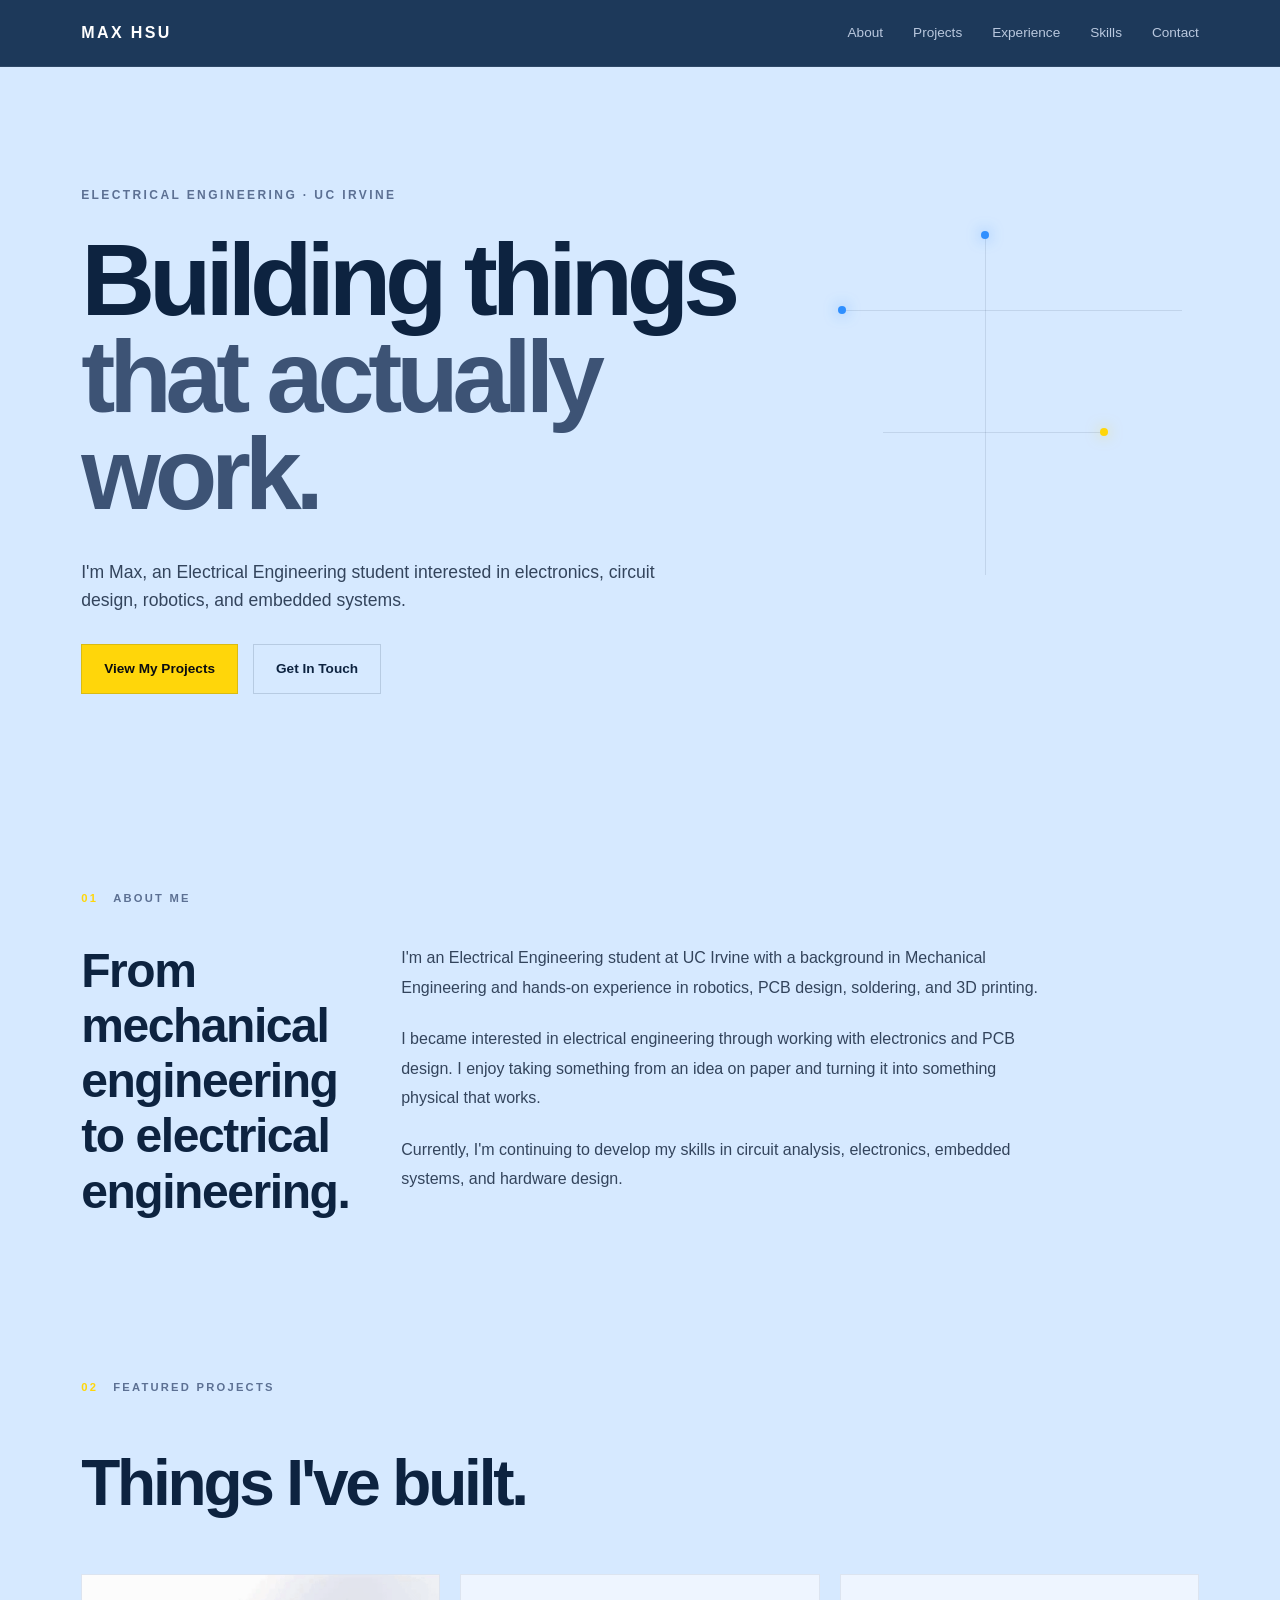
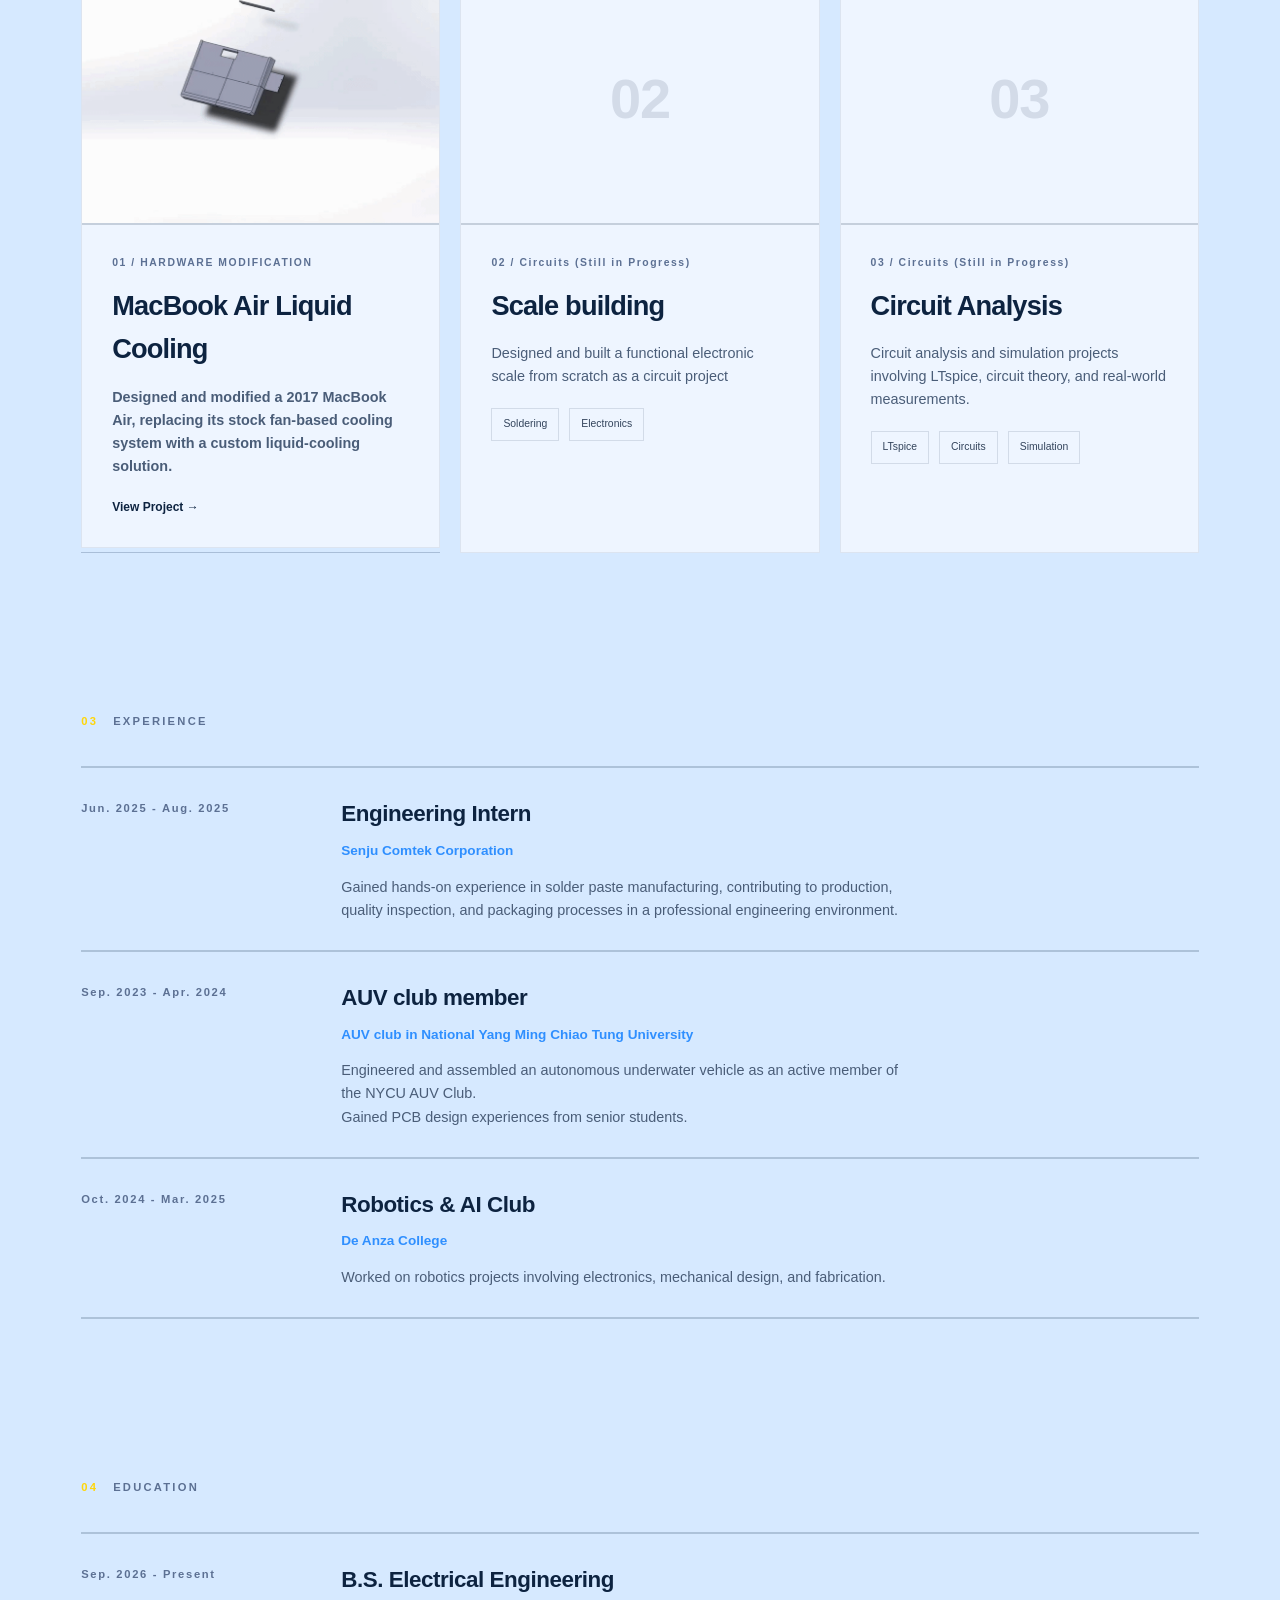
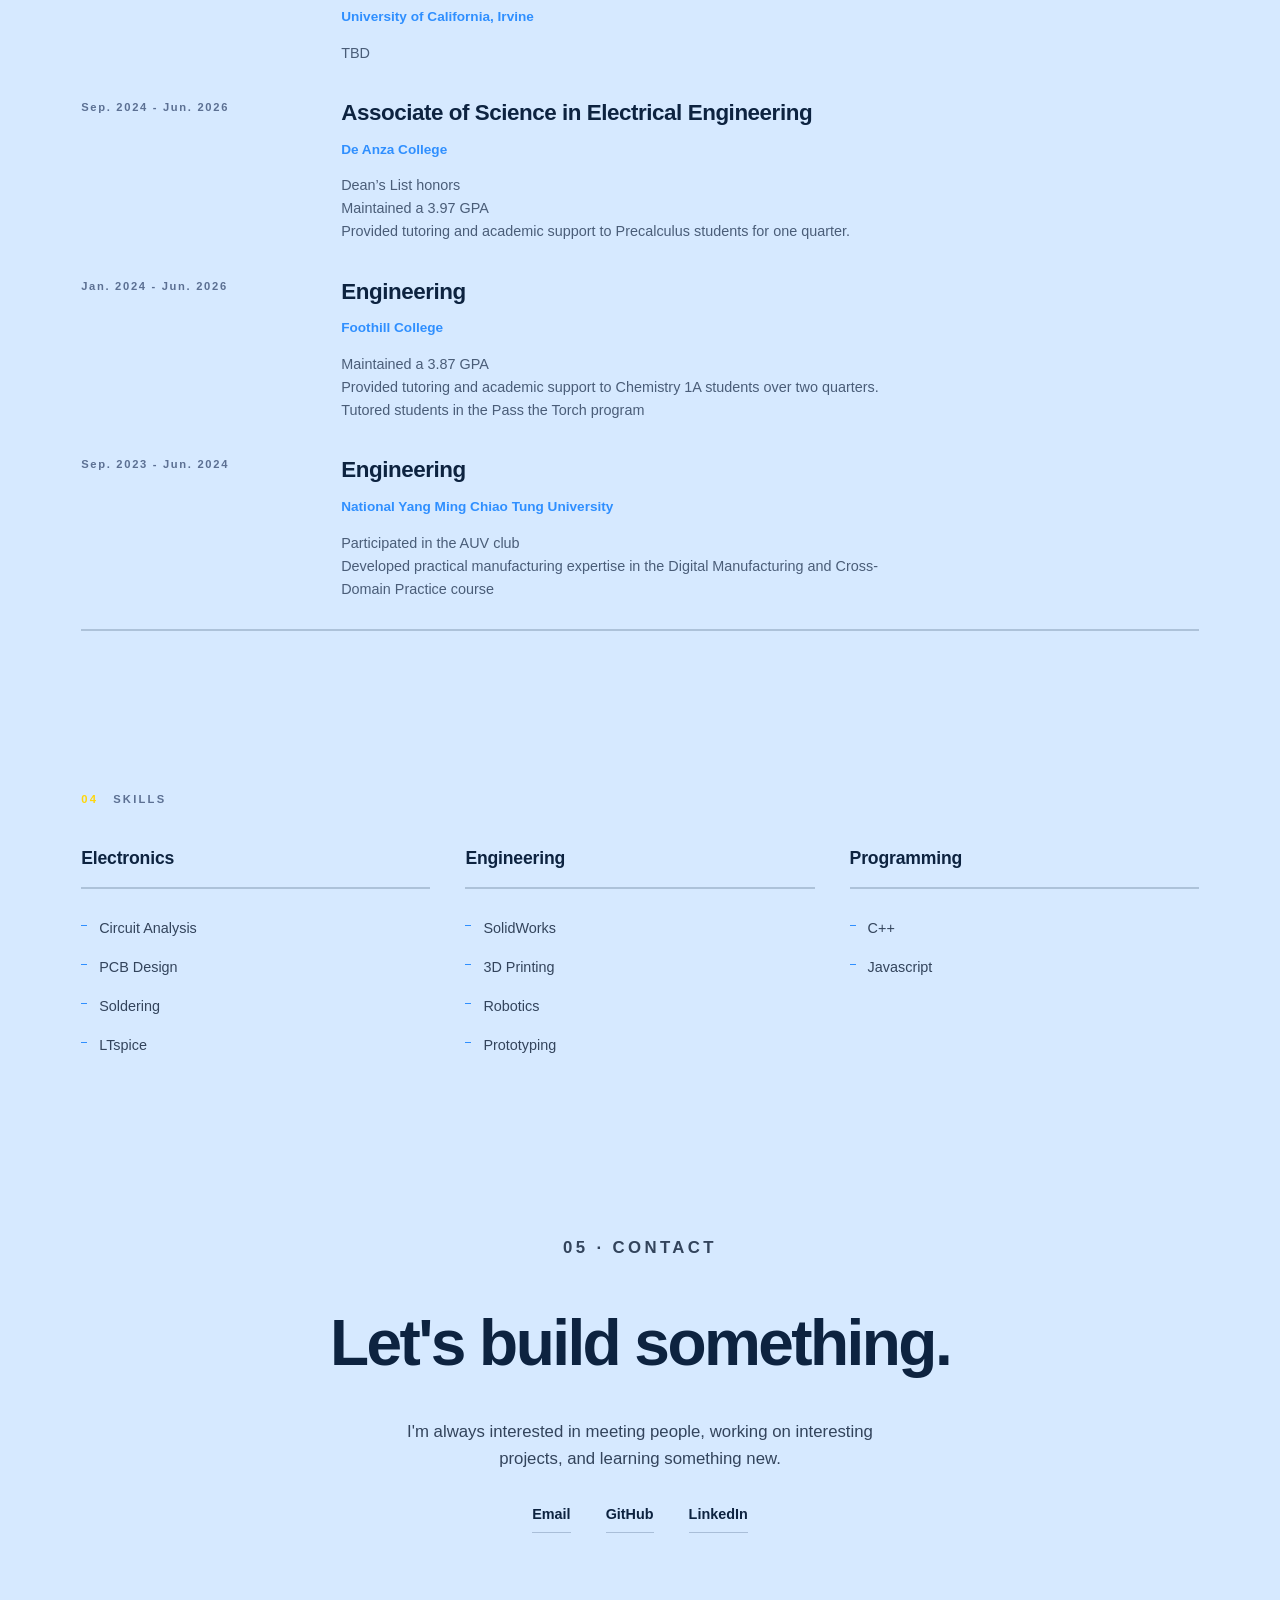
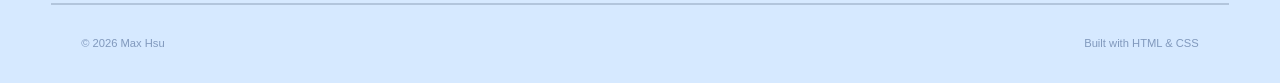
==== commit 86460a6b: "Update index.html" ====
--- a/index.html
+++ b/index.html
@@ -176,7 +176,7 @@
 <div class="project-content">
 
 <div class="project-number">
-                        02 / Circuits
+                        02 / Circuits (Still in Progress)
 </div>
 
                     <h3>Scale building</h3>
@@ -205,7 +205,7 @@
                 <div class="project-content">
 
                     <div class="project-number">
-                        03 / CIRCUITS
+                        03 / Circuits (Still in Progress)
                     </div>
 
                     <h3>Circuit Analysis</h3>
--- a/style.css
+++ b/style.css
@@ -674,7 +674,8 @@
     border: 1px solid rgba(var(--border-rgb), 0.08);
 }
 
-.project-hero-image img {
+.project-hero-image img,
+.project-hero-image video {
     width: 100%;
     height: auto;
     max-height: 420px;
@@ -773,7 +774,8 @@
     margin-bottom: 35px;
 }
 
-.system-diagram img {
+.system-diagram img,
+.system-diagram video {
     width: 100%;
     display: block;
     background: var(--panel-bg);
@@ -795,7 +797,8 @@
     margin-bottom: 40px;
 }
 
-.exploded-view img {
+.exploded-view img,
+.exploded-view video {
     padding: 20px;
 }
 
@@ -871,7 +874,8 @@
     border: 1px solid rgba(var(--border-rgb), 0.08);
 }
 
-.component-image img {
+.component-image img,
+.component-image video {
     width: 100%;
     height: 100%;
     object-fit: contain;
@@ -959,7 +963,8 @@
     margin-top: 50px;
 }
 
-.project-gallery img {
+.project-gallery img,
+.project-gallery video {
     width: 100%;
     height: 420px;
     object-fit: cover;
@@ -1029,7 +1034,8 @@
     border: 1px solid rgba(var(--border-rgb), 0.08);
 }
 
-.impl-step-image img {
+.impl-step-image img,
+.impl-step-image video {
     width: 100%;
     height: 100%;
     object-fit: contain;
@@ -1038,6 +1044,98 @@
 
 
 /* =========================================================
+   PHOTO CAROUSEL
+   ========================================================= */
+
+.photo-carousel {
+    position: relative;
+    max-width: 700px;
+    margin-top: 20px;
+}
+
+.carousel-track {
+    position: relative;
+    width: 100%;
+    height: 420px;
+    overflow: hidden;
+    background: var(--panel-bg);
+    border: 1px solid rgba(var(--border-rgb), 0.08);
+}
+
+.carousel-slide {
+    position: absolute;
+    inset: 0;
+    width: 100%;
+    height: 100%;
+    object-fit: contain;
+    padding: 20px;
+    opacity: 0;
+    visibility: hidden;
+    transition: opacity 0.35s ease;
+}
+
+.carousel-slide.active {
+    opacity: 1;
+    visibility: visible;
+}
+
+.carousel-arrow {
+    position: absolute;
+    top: 50%;
+    z-index: 2;
+    transform: translateY(-50%);
+    width: 44px;
+    height: 44px;
+    border-radius: 50%;
+    border: 1px solid rgba(var(--border-rgb), 0.15);
+    background: var(--panel-bg);
+    color: var(--ink);
+    font-size: 1.5rem;
+    line-height: 1;
+    cursor: pointer;
+    display: flex;
+    align-items: center;
+    justify-content: center;
+    transition: border-color 0.2s ease, color 0.2s ease;
+}
+
+.carousel-arrow:hover {
+    border-color: var(--blue);
+    color: var(--blue);
+}
+
+.carousel-prev {
+    left: 14px;
+}
+
+.carousel-next {
+    right: 14px;
+}
+
+.carousel-dots {
+    display: flex;
+    justify-content: center;
+    gap: 8px;
+    margin-top: 16px;
+}
+
+.carousel-dot {
+    width: 8px;
+    height: 8px;
+    padding: 0;
+    border: none;
+    border-radius: 50%;
+    background: rgba(var(--border-rgb), 0.25);
+    cursor: pointer;
+    transition: background 0.2s ease;
+}
+
+.carousel-dot.active {
+    background: var(--yellow);
+}
+
+
+/* =========================================================
    TABLET
    ========================================================= */
 
@@ -1225,6 +1323,16 @@
         height: auto;
     }
 
+    .carousel-track {
+        height: 260px;
+    }
+
+    .carousel-arrow {
+        width: 36px;
+        height: 36px;
+        font-size: 1.2rem;
+    }
+
     /* Transition */
 
     .design-transition {
